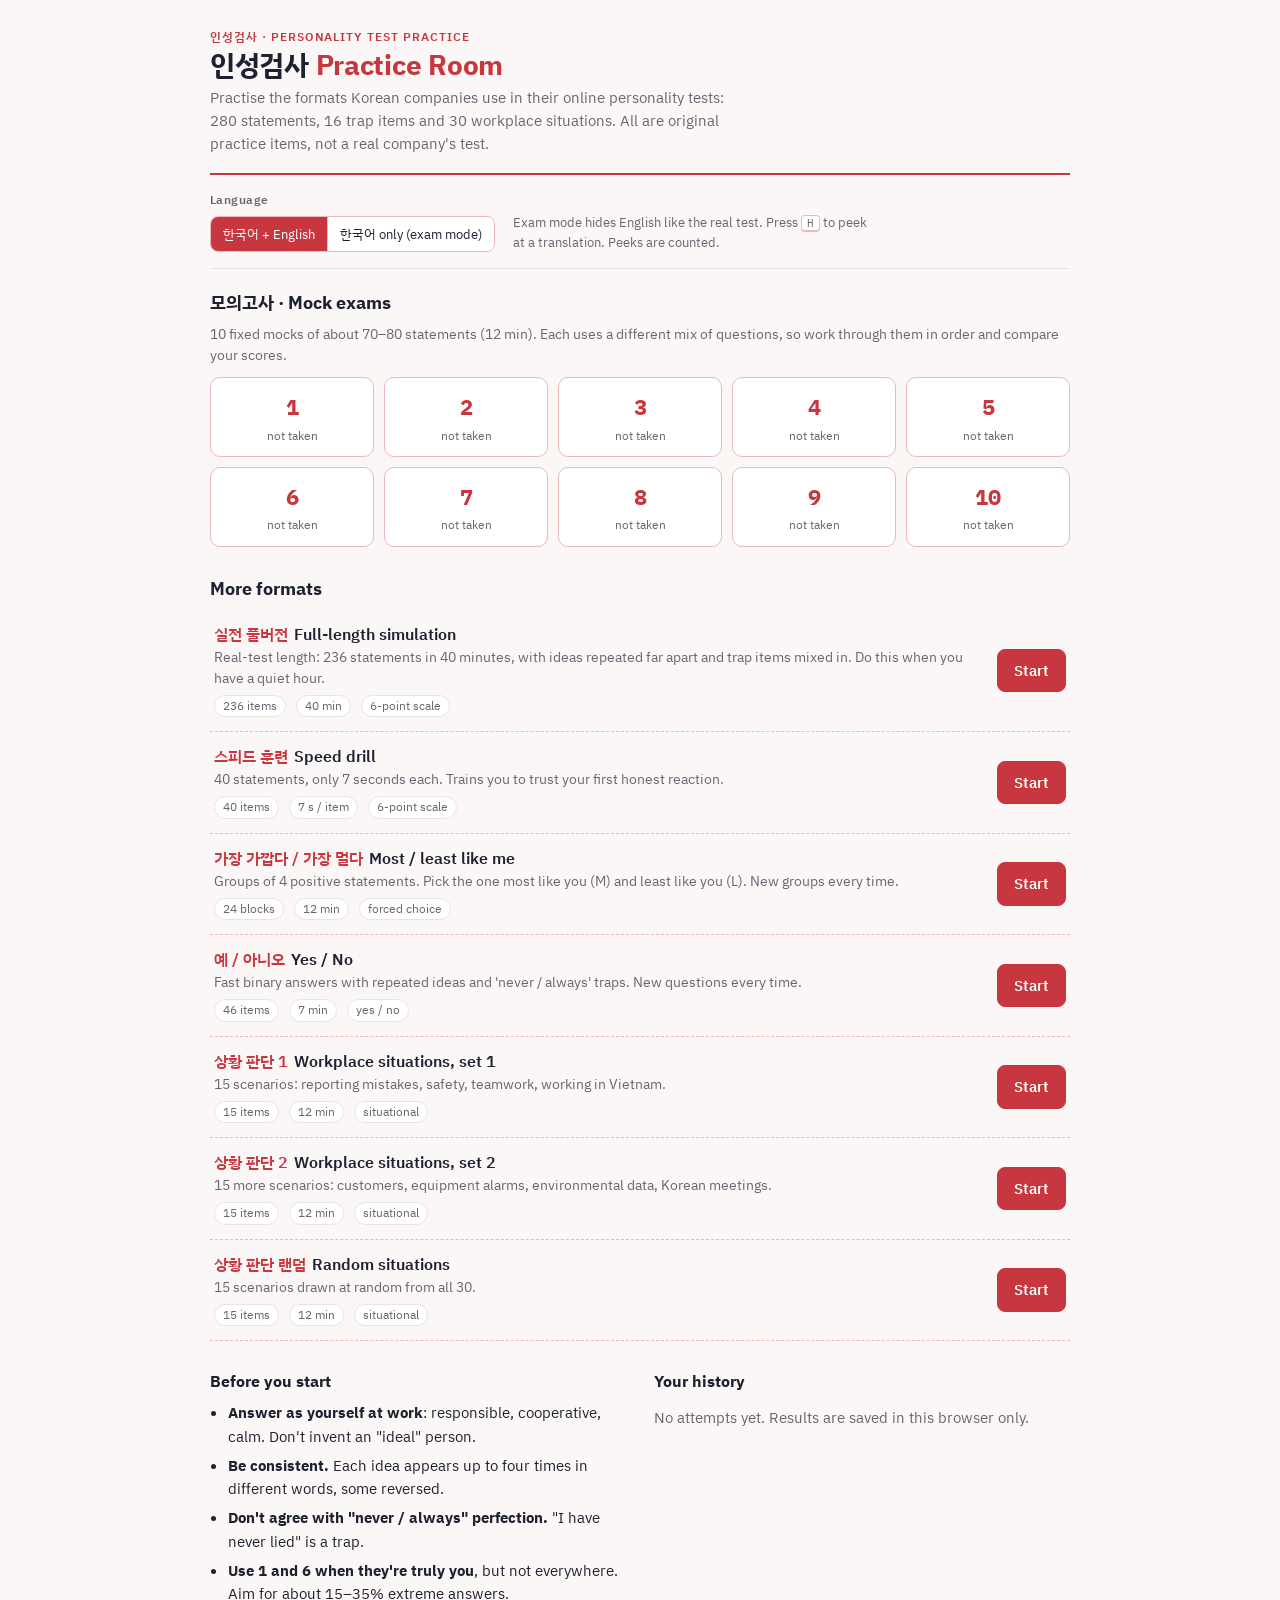
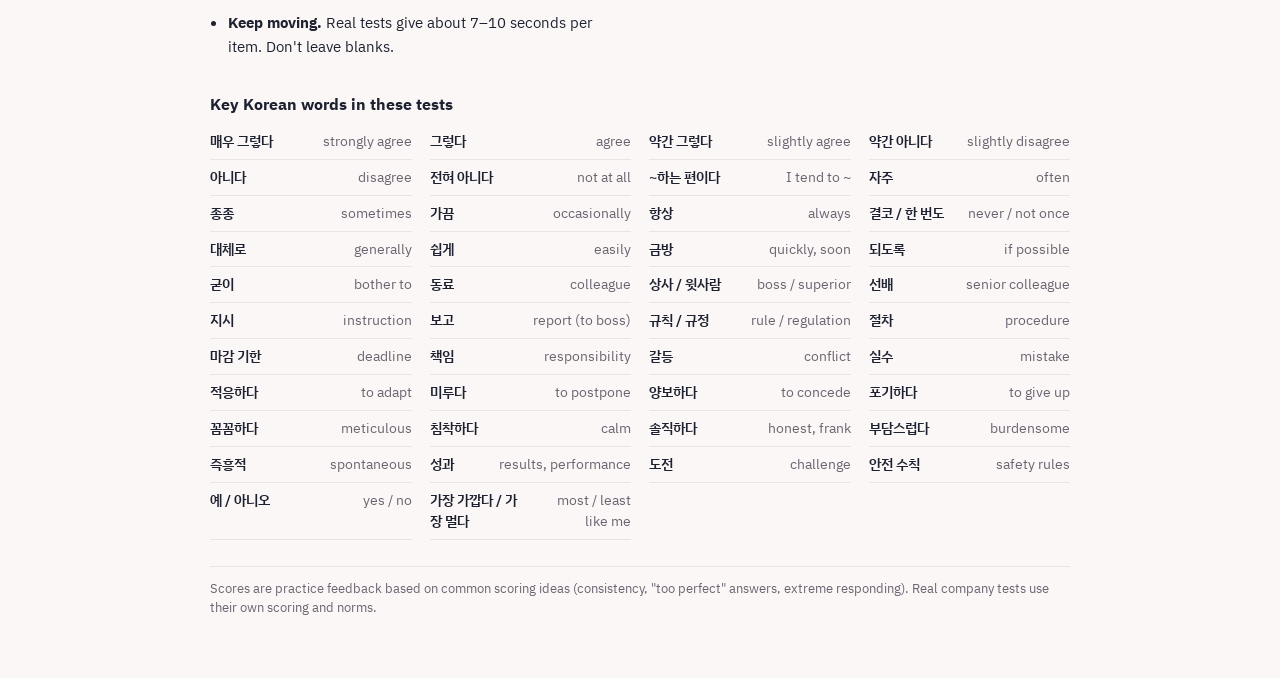
==== index.html @ 673fbba3 "Add 인성검사 practice room Co-Authored-By: Claude Opus 5.5 <noreply@anthropic.com>" ====
<!doctype html>
<html lang="ko">
<head>
<meta charset="utf-8">
<meta name="viewport" content="width=device-width, initial-scale=1, viewport-fit=cover">
<style>html{color-scheme:light dark}body{margin:0}[hidden]{display:none!important}img{max-width:100%}</style>
<title>인성검사 Practice Room</title>
<link rel="preconnect" href="https://fonts.googleapis.com">
<link rel="preconnect" href="https://fonts.gstatic.com" crossorigin>
<link rel="stylesheet" href="https://fonts.googleapis.com/css2?family=IBM+Plex+Sans+KR:wght@400;500;600;700&family=IBM+Plex+Mono:wght@500;600&display=swap">
<style>
:root{
  --ground:#FBF7F7; --surface:#FFFFFF; --sheet:#FFF1F1; --line:#E9B9BC; --omr:#C8373F; --omr-soft:#F7DADC;
  --ink:#1E2230; --muted:#6A6470; --faint:#EAE3E5; --mark:#23232B; --mark-ink:#FFFFFF;
  --good:#2E7D5B; --warn:#B7791F; --bad:#C8373F; --good-bg:#E4F3EC; --warn-bg:#FBF0DC; --bad-bg:#FBE4E5;
  --focus:#3B5BDB;
  --sans:"IBM Plex Sans KR","Apple SD Gothic Neo","Malgun Gothic","Noto Sans KR",system-ui,sans-serif;
  --mono:"IBM Plex Mono",ui-monospace,SFMono-Regular,Menlo,Consolas,monospace;
}
@media (prefers-color-scheme: dark){
  :root:not([data-theme="light"]){
    color-scheme:dark;
    --ground:#161418; --surface:#1F1C21; --sheet:#2A1F22; --line:#6B3A3F; --omr:#F0727A; --omr-soft:#3A2427;
    --ink:#EEEAEC; --muted:#A79FA6; --faint:#332E34; --mark:#EEEAEC; --mark-ink:#161418;
    --good:#6BC79C; --warn:#E5B35C; --bad:#F0727A; --good-bg:#1D3129; --warn-bg:#352A17; --bad-bg:#3A2124;
    --focus:#8AA2FF;
  }
}
:root[data-theme="dark"]{
  color-scheme:dark;
  --ground:#161418; --surface:#1F1C21; --sheet:#2A1F22; --line:#6B3A3F; --omr:#F0727A; --omr-soft:#3A2427;
  --ink:#EEEAEC; --muted:#A79FA6; --faint:#332E34; --mark:#EEEAEC; --mark-ink:#161418;
  --good:#6BC79C; --warn:#E5B35C; --bad:#F0727A; --good-bg:#1D3129; --warn-bg:#352A17; --bad-bg:#3A2124;
  --focus:#8AA2FF;
}
*{box-sizing:border-box}
body{background:var(--ground);color:var(--ink);font-family:var(--sans);font-size:15px;line-height:1.55;padding-inline:16px;padding-block:0 48px}
.wrap{max-width:860px;margin:0 auto}
h1,h2,h3{text-wrap:balance;margin:0;line-height:1.25}
button{font:inherit;color:inherit}
:focus-visible{outline:2px solid var(--focus);outline-offset:2px}
.mono{font-family:var(--mono);font-variant-numeric:tabular-nums}
.eyebrow{font-size:12px;letter-spacing:.08em;text-transform:uppercase;color:var(--omr);font-weight:600}
.muted{color:var(--muted)}

/* header */
.top{display:flex;flex-wrap:wrap;align-items:flex-end;justify-content:space-between;gap:12px;padding-block:28px 18px;border-bottom:2px solid var(--omr)}
.top h1{font-size:28px;font-weight:700;letter-spacing:-.01em}
.top h1 span{color:var(--omr)}
.top p{margin:4px 0 0;color:var(--muted);max-width:60ch}

/* settings */
.settings{display:flex;flex-wrap:wrap;gap:18px;padding-block:16px;border-bottom:1px solid var(--faint)}
.seg{display:flex;flex-direction:column;gap:6px}
.seg label.cap{font-size:12px;color:var(--muted);font-weight:600;letter-spacing:.04em}
.seg .opts{display:flex;border:1px solid var(--line);border-radius:8px;overflow:hidden}
.seg .opts button{border:0;background:var(--surface);padding:7px 12px;cursor:pointer;font-size:13px}
.seg .opts button+button{border-left:1px solid var(--line)}
.seg .opts button[aria-pressed="true"]{background:var(--omr);color:#fff}

/* test list: booklet table of contents */
.toc{margin-top:22px}
.toc h2{font-size:18px;margin-bottom:10px}
.row{display:grid;grid-template-columns:1fr auto;gap:12px;align-items:center;padding:14px 4px;border-bottom:1px dashed var(--line)}
.row h3{font-size:16px;font-weight:600}
.row .ko{color:var(--omr);font-weight:600;margin-right:6px}
.row p{margin:3px 0 0;color:var(--muted);font-size:13.5px}
.row .meta{display:flex;gap:10px;flex-wrap:wrap;margin-top:6px;font-size:12px;color:var(--muted)}
.row .meta span{border:1px solid var(--faint);border-radius:999px;padding:1px 8px;background:var(--surface)}
.btn{border:1px solid var(--omr);background:var(--omr);color:#fff;border-radius:8px;padding:9px 16px;cursor:pointer;font-weight:600;white-space:nowrap}
.btn.ghost{background:transparent;color:var(--omr)}
.btn:disabled{opacity:.4;cursor:not-allowed}

.twocol{display:grid;grid-template-columns:1fr 1fr;gap:28px;margin-top:30px}
@media (max-width:720px){.twocol{grid-template-columns:1fr}}
.panel h2{font-size:16px;margin-bottom:10px}
.tips li{margin-bottom:6px}
.tips{padding-left:18px;margin:0}
table.hist{width:100%;border-collapse:collapse;font-size:13px}
table.hist th,table.hist td{text-align:left;padding:6px 4px;border-bottom:1px solid var(--faint)}
table.hist th{color:var(--muted);font-weight:600;font-size:12px}
.tablewrap{overflow-x:auto}

.gloss{display:grid;grid-template-columns:repeat(auto-fill,minmax(180px,1fr));gap:0 18px;margin-top:10px}
.gloss div{padding:7px 0;border-bottom:1px solid var(--faint);display:flex;justify-content:space-between;gap:8px;font-size:13.5px}
.gloss b{font-weight:600}
.gloss i{font-style:normal;color:var(--muted);text-align:right}

/* test screen */
.bar{position:sticky;top:env(safe-area-inset-top,0px);z-index:5;background:var(--ground);padding-block:12px 10px;border-bottom:1px solid var(--line);display:flex;flex-wrap:wrap;gap:10px 16px;align-items:center;justify-content:space-between}
.bar .t{font-weight:600}
.clock{font-family:var(--mono);font-size:20px;font-weight:600;color:var(--ink);font-variant-numeric:tabular-nums}
.clock.low{color:var(--bad)}
.prog{flex-basis:100%;height:6px;background:var(--faint);border-radius:99px;overflow:hidden}
.prog i{display:block;height:100%;background:var(--omr);width:0;transition:width .2s}
@media (prefers-reduced-motion:reduce){.prog i{transition:none}}

.sheet{margin-top:22px;background:var(--sheet);border:1px solid var(--line);border-radius:12px;padding:22px}
.qnum{font-family:var(--mono);color:var(--omr);font-weight:600;font-size:13px}
.stmt{font-size:21px;font-weight:600;margin:6px 0 4px;line-height:1.45}
.en{color:var(--muted);font-size:14.5px;margin:0}
.peek{border:0;background:none;color:var(--omr);cursor:pointer;padding:0;font-size:13px;text-decoration:underline;text-underline-offset:3px}

.scale{display:grid;grid-template-columns:repeat(6,1fr);gap:8px;margin-top:22px}
.scale.two{grid-template-columns:repeat(2,1fr);max-width:360px}
.bub{display:flex;flex-direction:column;align-items:center;gap:6px;background:none;border:0;cursor:pointer;padding:4px 0}
.bub .o{width:42px;height:42px;border-radius:50%;border:2px solid var(--omr);display:grid;place-items:center;font-family:var(--mono);font-weight:600;color:var(--omr);background:var(--surface);transition:background .12s}
.bub:hover .o{background:var(--omr-soft)}
.bub[aria-pressed="true"] .o{background:var(--mark);border-color:var(--mark);color:var(--mark-ink)}
.bub small{font-size:11.5px;color:var(--muted);text-align:center;line-height:1.3}
.anchors{display:flex;justify-content:space-between;font-size:12px;color:var(--muted);margin-top:6px}

.nav{display:flex;justify-content:space-between;gap:10px;margin-top:18px;flex-wrap:wrap}
.keys{font-size:12px;color:var(--muted);margin-top:14px}
kbd{font-family:var(--mono);font-size:11px;border:1px solid var(--line);border-bottom-width:2px;border-radius:4px;padding:0 5px;background:var(--surface)}

/* forced choice */
.fc{width:100%;border-collapse:collapse;margin-top:14px}
.fc th{font-size:12px;color:var(--muted);font-weight:600;padding:6px;text-align:center}
.fc th:first-child{text-align:left}
.fc td{padding:10px 6px;border-top:1px solid var(--line);vertical-align:middle}
.fc td.c{text-align:center;width:64px}
.fc .s{font-weight:600}
.fc .s small{display:block;font-weight:400;color:var(--muted);font-size:13px}
.mini{width:34px;height:34px;border-radius:50%;border:2px solid var(--omr);background:var(--surface);color:var(--omr);font-family:var(--mono);font-weight:600;cursor:pointer}
.mini[aria-pressed="true"]{background:var(--mark);border-color:var(--mark);color:var(--mark-ink)}

/* SJT */
.opts-list{display:flex;flex-direction:column;gap:8px;margin-top:16px}
.opt{display:grid;grid-template-columns:34px 1fr;gap:10px;align-items:start;text-align:left;background:var(--surface);border:1px solid var(--line);border-radius:10px;padding:10px 12px;cursor:pointer}
.opt .l{width:30px;height:30px;border-radius:50%;border:2px solid var(--omr);display:grid;place-items:center;font-family:var(--mono);font-weight:600;color:var(--omr)}
.opt[aria-pressed="true"]{border-color:var(--mark)}
.opt[aria-pressed="true"] .l{background:var(--mark);border-color:var(--mark);color:var(--mark-ink)}
.opt small{display:block;color:var(--muted);font-size:13px}

/* results */
.res-head{padding-block:26px 12px;border-bottom:2px solid var(--omr)}
.res-head h1{font-size:24px}
.stats{display:grid;grid-template-columns:repeat(auto-fit,minmax(150px,1fr));gap:0;margin-top:18px;border:1px solid var(--line);border-radius:12px;overflow:hidden;background:var(--surface)}
.stat{padding:14px 16px;border-right:1px solid var(--faint);border-bottom:1px solid var(--faint)}
.stat b{display:block;font-family:var(--mono);font-size:24px;font-variant-numeric:tabular-nums}
.stat span{font-size:12.5px;color:var(--muted)}
.pill{display:inline-block;font-size:12px;font-weight:600;border-radius:999px;padding:2px 9px;margin-top:4px}
.pill.good{background:var(--good-bg);color:var(--good)}
.pill.warn{background:var(--warn-bg);color:var(--warn)}
.pill.bad{background:var(--bad-bg);color:var(--bad)}
.traits{margin-top:22px;display:flex;flex-direction:column;gap:10px}
.tr{display:grid;grid-template-columns:150px 1fr 44px;gap:12px;align-items:center;font-size:14px}
@media (max-width:520px){.tr{grid-template-columns:110px 1fr 40px}}
.tr .track{height:12px;background:var(--faint);border-radius:99px;position:relative;overflow:hidden}
.tr .track i{position:absolute;inset:0 auto 0 0;background:var(--omr);border-radius:99px}
.tr .v{font-family:var(--mono);text-align:right}
.fb{margin-top:24px;display:flex;flex-direction:column;gap:10px}
.fb div{padding:12px 14px;border-radius:10px;border:1px solid var(--faint);background:var(--surface)}
.fb div.warn{border-color:var(--warn);background:var(--warn-bg)}
.fb div.bad{border-color:var(--bad);background:var(--bad-bg)}
.fb div.good{border-color:var(--good);background:var(--good-bg)}
.review{margin-top:24px}
.review details{border-bottom:1px solid var(--faint);padding:10px 0}
.review summary{cursor:pointer;font-weight:600}
.review .ans{font-size:13.5px;margin-top:6px}
.tag{font-size:11.5px;font-weight:600;border-radius:4px;padding:1px 6px;margin-left:6px}
.tag.best{background:var(--good-bg);color:var(--good)}
.tag.ok{background:var(--warn-bg);color:var(--warn)}
.tag.bad{background:var(--bad-bg);color:var(--bad)}
.note{font-size:12.5px;color:var(--muted);margin-top:26px;border-top:1px solid var(--faint);padding-top:12px}
.confirm{margin-top:12px;padding:12px 14px;border:1px solid var(--warn);background:var(--warn-bg);border-radius:10px;display:flex;flex-wrap:wrap;gap:10px;align-items:center;justify-content:space-between}

.mockgrid{display:grid;grid-template-columns:repeat(5,1fr);gap:10px}
@media (max-width:560px){.mockgrid{grid-template-columns:repeat(3,1fr)}}
.mock{display:flex;flex-direction:column;align-items:center;gap:2px;padding:12px 6px;border:1.5px solid var(--line);border-radius:10px;background:var(--surface);cursor:pointer}
.mock b{font-family:var(--mono);font-size:22px;color:var(--omr)}
.mock span{font-size:11.5px;color:var(--muted)}
.mock:hover{border-color:var(--omr);background:var(--omr-soft)}
.toc+.toc{margin-top:30px}
</style>

</head>
<body>
<div class="wrap" id="app"></div>

<script>
/* ---------- Item bank: 70 facets x 4 reworded statements (280 items). Items in a facet measure the same idea, so answers should agree. ---------- */
const TRAITS = {
  C:{ko:"성실성",en:"Conscientiousness"},
  A:{ko:"협조성",en:"Cooperation"},
  S:{ko:"정서안정",en:"Emotional stability"},
  O:{ko:"개방성",en:"Openness"},
  E:{ko:"외향성",en:"Sociability"},
  I:{ko:"정직·윤리",en:"Integrity"},
  G:{ko:"성취지향",en:"Achievement"}
};
// [trait, facet, [[reverse, 한국어, English] x4]]
const FACETS = [
["C","책임감",[[0,"맡은 일은 끝까지 책임지고 마무리한다.","I take responsibility for finishing whatever task I'm given."],[1,"일을 중간에 그만두는 경우가 종종 있다.","I often quit tasks halfway."],[0,"어떤 일이든 시작하면 끝을 본다.","Whatever I start, I see it through to the end."],[1,"맡은 일을 다른 사람에게 미루는 편이다.","I tend to push my tasks onto others."]]],
["C","계획",[[0,"일을 시작하기 전에 계획을 먼저 세운다.","I make a plan before starting work."],[0,"일을 할 때는 미리 순서를 정해 둔다.","When I work, I decide the order of tasks in advance."],[1,"계획 없이 즉흥적으로 행동하는 편이다.","I tend to act spontaneously without a plan."],[1,"하루 일정을 따로 정리하지 않는다.","I don't bother organizing my daily schedule."]]],
["C","기한",[[1,"마감 기한을 넘기는 경우가 종종 있다.","I often miss deadlines."],[1,"기한을 지키지 못할 때가 자주 있다.","I frequently fail to meet deadlines."],[0,"정해진 기한보다 일찍 일을 끝내려고 한다.","I try to finish work before the deadline."],[0,"약속 시간을 잘 지키는 편이다.","I tend to be on time for appointments."]]],
["C","꼼꼼함",[[0,"세부 사항을 꼼꼼하게 확인한다.","I check details carefully."],[1,"일을 대충 끝내고 넘어갈 때가 많다.","I often finish work carelessly and move on."],[0,"제출하기 전에 한 번 더 검토한다.","I review my work once more before submitting it."],[1,"작은 오류는 확인하지 않고 넘어가는 편이다.","I tend to let small errors pass without checking them."]]],
["C","정리정돈",[[0,"물건을 정리정돈하는 것을 좋아한다.","I like keeping things organized."],[1,"책상 위가 어지러워도 불편하지 않다.","A messy desk doesn't bother me."],[0,"자료를 찾기 쉽게 분류해 둔다.","I sort my files so they're easy to find."],[1,"필요한 물건을 찾느라 시간을 자주 쓴다.","I often waste time looking for things I need."]]],
["C","미루기",[[1,"귀찮은 일은 되도록 미루는 편이다.","I tend to put off tedious tasks."],[0,"해야 할 일은 바로바로 처리한다.","I deal with tasks right away."],[1,"급한 일이 아니면 나중으로 미룬다.","If it's not urgent, I leave it for later."],[0,"하기 싫은 일도 먼저 끝내 놓는다.","I finish even unpleasant tasks first."]]],
["C","끈기",[[0,"한번 정한 목표는 쉽게 포기하지 않는다.","Once I set a goal, I don't give up easily."],[0,"어려움이 있어도 끝까지 노력한다.","I keep trying to the end even when it's hard."],[1,"결과가 빨리 나오지 않으면 흥미를 잃는다.","I lose interest if results don't come quickly."],[1,"힘든 일은 금방 포기하는 편이다.","I tend to give up quickly on hard tasks."]]],
["C","규칙적 생활",[[0,"규칙적인 생활을 유지한다.","I keep a regular daily routine."],[1,"생활 리듬이 자주 흐트러진다.","My daily rhythm is often disrupted."],[0,"매일 정해진 시간에 일어난다.","I get up at the same time every day."],[1,"기분에 따라 일하는 시간이 달라진다.","My working hours change depending on my mood."]]],
["C","기록",[[0,"중요한 내용은 반드시 기록해 둔다.","I always write down important things."],[1,"들은 내용을 자주 잊어버린다.","I often forget what I've been told."],[0,"업무 내용을 메모하는 습관이 있다.","I have a habit of taking notes on my work."],[1,"기록하는 것은 시간 낭비라고 생각한다.","I think taking notes is a waste of time."]]],
["C","신중함",[[0,"결정하기 전에 충분히 생각한다.","I think things through before deciding."],[1,"충동적으로 결정할 때가 많다.","I often make decisions on impulse."],[0,"중요한 일은 여러 번 확인한 후 진행한다.","I check important things several times before proceeding."],[1,"일단 저지르고 나중에 생각한다.","I act first and think later."]]],

["A","경청",[[0,"다른 사람의 의견을 끝까지 듣는 편이다.","I tend to listen to others' opinions to the end."],[1,"상대방의 말을 중간에 끊을 때가 많다.","I often interrupt people while they're talking."],[0,"대화할 때 상대의 입장을 먼저 생각한다.","In conversation, I consider the other person's position first."],[1,"내 말만 하고 싶을 때가 많다.","I often just want to talk about my own views."]]],
["A","팀워크",[[0,"팀으로 일할 때 더 좋은 결과가 나온다고 생각한다.","I think teamwork produces better results."],[0,"여럿이 함께 일하는 것을 선호한다.","I prefer working together with several people."],[1,"혼자 일하는 것이 훨씬 편하다.","Working alone is much more comfortable for me."],[1,"팀 활동은 비효율적이라고 생각한다.","I think team activities are inefficient."]]],
["A","돕기",[[0,"동료가 어려움을 겪으면 먼저 돕는다.","When a colleague struggles, I offer help first."],[1,"남의 일에는 관심을 두지 않는다.","I don't pay attention to other people's work."],[0,"부탁을 받지 않아도 필요한 도움을 준다.","I help where needed even without being asked."],[1,"내 일이 아니면 신경 쓰지 않는다.","If it's not my job, I don't care."]]],
["A","갈등 해결",[[0,"갈등이 생기면 대화로 해결하려고 노력한다.","When conflict arises, I try to resolve it by talking."],[1,"의견 충돌이 생기면 끝까지 내 주장을 고집한다.","In a disagreement, I insist on my view to the end."],[0,"다툼이 생기면 먼저 화해를 청한다.","After an argument, I'm the first to make peace."],[1,"불편한 사람과는 아예 대화를 피한다.","I avoid talking at all with people I find difficult."]]],
["A","관용",[[0,"다른 사람의 실수를 너그럽게 이해한다.","I am understanding about others' mistakes."],[1,"남의 실수를 쉽게 용서하지 못한다.","I find it hard to forgive others' mistakes."],[0,"사람마다 사정이 있다고 생각한다.","I believe everyone has their own circumstances."],[1,"다른 사람의 단점이 먼저 눈에 띈다.","Other people's faults are the first thing I notice."]]],
["A","지시 존중",[[0,"윗사람의 지시를 존중하고 따른다.","I respect and follow my superiors' instructions."],[1,"상사의 지시라도 마음에 들지 않으면 따르지 않는다.","I don't follow my boss's instructions if I don't like them."],[0,"조직의 결정에는 협조하는 편이다.","I tend to cooperate with the organization's decisions."],[1,"위에서 정한 방침에 불만이 많다.","I'm often unhappy with policies set from above."]]],
["A","양보",[[0,"공동의 목표를 위해 내 방식을 양보할 수 있다.","I can give up my own way for a shared goal."],[1,"내 방식대로 해야 마음이 편하다.","I only feel comfortable when things are done my way."],[0,"팀의 결정이 내 생각과 달라도 따른다.","I follow the team's decision even if I think differently."],[1,"양보하면 지는 것이라고 생각한다.","I think giving way means losing."]]],
["A","다른 의견",[[1,"내 의견과 다르면 쉽게 짜증이 난다.","I get irritated easily when others disagree with me."],[0,"다른 의견에도 배울 점이 있다고 생각한다.","I think different opinions have something to teach me."],[1,"나와 생각이 다른 사람과 일하기 싫다.","I don't like working with people who think differently."],[0,"반대 의견을 들어도 차분하게 받아들인다.","I accept opposing opinions calmly."]]],
["A","공유",[[0,"동료의 성과를 진심으로 축하한다.","I sincerely congratulate colleagues on their achievements."],[1,"동료가 인정받으면 질투가 난다.","I feel jealous when a colleague gets recognition."],[0,"내가 아는 정보는 동료와 공유한다.","I share what I know with colleagues."],[1,"좋은 정보는 나만 알고 싶다.","I want to keep useful information to myself."]]],
["A","배려",[[0,"다른 사람의 기분을 잘 살피는 편이다.","I tend to pay attention to how others feel."],[1,"말을 직설적으로 해서 상처를 줄 때가 있다.","I sometimes hurt people by being too blunt."],[0,"상대가 불편하지 않도록 말투에 신경 쓴다.","I choose my words so others don't feel uncomfortable."],[1,"다른 사람의 감정까지 신경 쓸 여유가 없다.","I have no room to care about others' feelings."]]],

["S","침착함",[[0,"스트레스를 받아도 침착함을 유지한다.","I stay calm even under stress."],[0,"긴장되는 상황에서도 차분한 편이다.","I tend to stay composed even in tense situations."],[1,"급한 상황이 되면 당황한다.","I panic when things get urgent."],[1,"예상치 못한 일이 생기면 어쩔 줄 모른다.","I don't know what to do when something unexpected happens."]]],
["S","걱정",[[1,"사소한 일에도 걱정이 많다.","I worry a lot even about small things."],[1,"작은 일에도 불안해지는 편이다.","I tend to feel anxious even over small things."],[0,"걱정거리가 있어도 크게 신경 쓰지 않는다.","Even when I have worries, they don't weigh on me much."],[0,"미래에 대해 대체로 낙관적이다.","I'm generally optimistic about the future."]]],
["S","비판 수용",[[1,"비판을 받으면 오랫동안 기분이 상한다.","Criticism upsets me for a long time."],[0,"지적을 받으면 개선의 기회로 생각한다.","When I'm corrected, I see it as a chance to improve."],[1,"다른 사람의 평가에 민감하다.","I'm sensitive to how others evaluate me."],[0,"비판을 들어도 금방 털어낸다.","I shake off criticism quickly."]]],
["S","기분 안정",[[1,"기분 변화가 심한 편이다.","My mood changes a lot."],[0,"감정 기복이 거의 없다.","My emotions rarely go up and down."],[1,"사소한 일로 하루 기분이 좌우된다.","Small things decide my mood for the whole day."],[0,"대체로 마음이 편안한 상태이다.","I am generally at ease."]]],
["S","위기 대처",[[0,"어려운 상황에서도 쉽게 흔들리지 않는다.","I'm not easily shaken in difficult situations."],[1,"문제가 생기면 쉽게 무너진다.","I fall apart easily when problems come up."],[0,"위기 상황일수록 냉정하게 판단한다.","The more critical the situation, the more coolly I judge it."],[1,"어려운 일이 겹치면 아무것도 할 수 없다.","When difficulties pile up, I can't do anything."]]],
["S","회복력",[[0,"실패해도 금방 다시 일어선다.","Even when I fail, I bounce back quickly."],[1,"한 번 실패하면 오래 우울하다.","After one failure, I stay down for a long time."],[0,"실패를 경험으로 받아들인다.","I accept failure as experience."],[1,"실수를 하면 계속 그 생각만 난다.","When I make a mistake, I can't stop thinking about it."]]],
["S","분노 조절",[[1,"화가 나면 감정을 참기 어렵다.","When I'm angry, I find it hard to control my emotions."],[0,"화가 나도 말과 행동을 조심한다.","Even when angry, I'm careful with my words and actions."],[1,"사소한 일에도 쉽게 화를 낸다.","I lose my temper easily over small things."],[0,"감정을 잘 조절하는 편이다.","I tend to control my emotions well."]]],
["S","압박 대처",[[0,"압박감 속에서도 일을 잘 해낸다.","I perform well under pressure."],[1,"긴장하면 실수를 자주 한다.","I make frequent mistakes when I'm nervous."],[0,"일이 몰려도 우선순위를 정해 처리한다.","When work piles up, I set priorities and handle it."],[1,"업무가 많아지면 쉽게 지친다.","I get worn out easily when the workload grows."]]],
["S","자신감",[[0,"나는 내 능력을 믿는 편이다.","I tend to trust my own abilities."],[1,"내 능력을 자주 의심한다.","I often doubt my abilities."],[0,"새로운 일도 해낼 수 있다는 자신이 있다.","I'm confident I can handle new tasks."],[1,"남과 비교하며 위축될 때가 많다.","I often feel small when comparing myself with others."]]],
["S","독립 적응",[[0,"낯선 곳에서 혼자 지내도 잘 적응한다.","I adapt well even when living alone in an unfamiliar place."],[1,"가족과 떨어져 있으면 일에 집중하기 어렵다.","It's hard to focus on work when I'm away from my family."],[0,"혼자 있는 시간도 즐길 줄 안다.","I know how to enjoy time on my own."],[1,"외로움을 쉽게 느낀다.","I feel lonely easily."]]],

["O","새로운 방법",[[0,"새로운 방법을 시도하는 것을 좋아한다.","I like trying new methods."],[1,"익숙한 방식이 가장 안전하다고 생각한다.","I think familiar ways are always the safest."],[0,"기존 방식보다 나은 방법이 있는지 고민한다.","I think about whether there's a better way than the current one."],[1,"해 오던 방식을 바꾸는 것은 번거롭다.","Changing the way things have been done is a hassle."]]],
["O","다문화",[[0,"다른 문화에 대해 배우는 것이 즐겁다.","I enjoy learning about other cultures."],[0,"외국인과 함께 일하는 것이 즐겁다.","I enjoy working with people from other countries."],[1,"문화가 다른 사람과 지내는 것은 불편하다.","Being around people from other cultures is uncomfortable."],[1,"외국 음식이나 풍습은 낯설어서 피한다.","I avoid foreign food and customs because they feel strange."]]],
["O","환경 적응",[[0,"새로운 환경에 빠르게 적응한다.","I adapt quickly to new environments."],[0,"낯선 곳에서도 금방 익숙해진다.","I get used to unfamiliar places quickly."],[1,"환경이 바뀌면 적응하는 데 오래 걸린다.","It takes me a long time to adjust when my environment changes."],[1,"이사나 부서 이동은 큰 스트레스다.","Moving house or changing departments is very stressful."]]],
["O","변화 수용",[[1,"변화는 되도록 피하고 싶다.","I'd rather avoid change."],[0,"변화는 성장의 기회라고 생각한다.","I think change is a chance to grow."],[1,"안정적인 것이 무엇보다 중요하다.","Stability matters more than anything."],[0,"새로운 제도가 도입되면 먼저 익혀 본다.","When a new system is introduced, I'm among the first to learn it."]]],
["O","호기심",[[0,"호기심이 많아 모르는 것은 찾아본다.","I'm curious, so I look up things I don't know."],[1,"궁금한 것이 있어도 그냥 넘어간다.","Even if I'm curious, I just let it go."],[0,"여러 분야에 관심이 많다.","I'm interested in many fields."],[1,"내 전공 외에는 관심이 없다.","I'm not interested in anything outside my major."]]],
["O","다양한 관점",[[0,"문제를 여러 관점에서 생각해 본다.","I look at problems from several angles."],[1,"한 가지 방법만 고집하는 편이다.","I tend to stick to only one method."],[0,"다른 사람의 아이디어를 적극적으로 받아들인다.","I actively take on other people's ideas."],[1,"정답은 하나뿐이라고 생각한다.","I think there is only one right answer."]]],
["O","배움",[[0,"새로운 기술을 배우는 데 시간을 투자한다.","I invest time in learning new skills."],[0,"퇴근 후에도 자기 계발을 한다.","I work on self-development even after work."],[1,"배움은 학교에서 끝났다고 생각한다.","I think learning ended at school."],[1,"새로운 것을 배우는 것은 부담스럽다.","Learning new things feels like a burden."]]],
["O","창의성",[[0,"독창적인 아이디어를 자주 떠올린다.","I often come up with original ideas."],[1,"창의적인 일보다 정해진 일이 편하다.","Routine work is more comfortable than creative work."],[0,"상상력이 풍부하다는 말을 듣는다.","People say I have a rich imagination."],[1,"새로운 아이디어를 내는 것은 어렵다.","Coming up with new ideas is hard for me."]]],
["O","언어·해외",[[0,"외국어를 배우는 것이 즐겁다.","I enjoy learning foreign languages."],[0,"해외에서 일할 기회가 있다면 도전하고 싶다.","If I had a chance to work abroad, I'd take it."],[1,"외국어로 말하는 것은 피하고 싶다.","I'd rather avoid speaking in a foreign language."],[1,"해외 근무는 부담스럽다.","Working abroad feels like too much."]]],
["O","피드백",[[0,"내 방식에 대한 피드백을 적극적으로 구한다.","I actively ask for feedback on how I work."],[1,"내 방식이 틀렸다는 말을 듣기 싫다.","I don't like being told my way is wrong."],[0,"잘못된 점을 알게 되면 바로 고친다.","When I find out I'm wrong, I fix it right away."],[1,"한번 정한 생각은 잘 바꾸지 않는다.","Once I've made up my mind, I rarely change it."]]],

["E","첫 만남",[[0,"처음 만난 사람과도 쉽게 이야기한다.","I talk easily even with people I've just met."],[0,"모르는 사람에게 먼저 말을 거는 편이다.","I tend to start conversations with strangers."],[1,"낯을 많이 가린다.","I'm very shy with new people."],[1,"처음 보는 사람과 있으면 어색하다.","I feel awkward around people I've just met."]]],
["E","발표",[[1,"여러 사람 앞에서 발표하는 것이 부담스럽다.","Presenting in front of many people is a burden to me."],[0,"발표할 기회가 있으면 먼저 나선다.","When there's a chance to present, I volunteer."],[1,"사람들의 주목을 받으면 긴장된다.","I get nervous when people pay attention to me."],[0,"많은 사람 앞에서도 내 의견을 말할 수 있다.","I can state my opinion even in front of many people."]]],
["E","분위기",[[0,"모임에서 분위기를 이끄는 편이다.","I tend to set the mood at gatherings."],[1,"모임에서는 주로 듣기만 한다.","At gatherings, I mostly just listen."],[0,"주변 사람들을 즐겁게 해 주는 편이다.","I tend to cheer up the people around me."],[1,"여러 사람이 모이는 자리는 피곤하다.","Gatherings with many people tire me out."]]],
["E","사교 에너지",[[1,"조용히 혼자 있는 시간이 더 좋다.","I prefer quiet time alone."],[0,"쉬는 날에도 사람들을 만나는 것이 좋다.","Even on days off, I like meeting people."],[1,"주말에는 혼자 쉬는 것이 좋다.","On weekends I like resting alone."],[0,"사람들과 어울릴 때 에너지를 얻는다.","Being with people gives me energy."]]],
["E","자기 표현",[[0,"내 생각을 자신 있게 표현한다.","I express my ideas confidently."],[1,"생각이 있어도 말하지 않을 때가 많다.","Even when I have an opinion, I often keep quiet."],[0,"필요한 말은 분명하게 한다.","I say what needs to be said clearly."],[1,"내 의견을 말하기 전에 망설인다.","I hesitate before giving my opinion."]]],
["E","대인 관계",[[0,"새로운 사람을 사귀는 것이 즐겁다.","I enjoy making new friends."],[1,"친구를 사귀는 데 시간이 오래 걸린다.","It takes me a long time to make friends."],[0,"다양한 사람들과 폭넓게 교류한다.","I interact widely with many kinds of people."],[1,"소수의 사람과만 가깝게 지낸다.","I'm close to only a few people."]]],
["E","리더십",[[0,"모임에서 리더 역할을 맡는 경우가 많다.","I often take the leader role in groups."],[1,"앞에 나서는 것보다 따르는 것이 편하다.","Following is more comfortable than leading."],[0,"사람들을 이끌어 목표를 달성한 경험이 있다.","I've led people to achieve a goal."],[1,"책임자 역할은 되도록 맡고 싶지 않다.","I'd rather not take the person-in-charge role."]]],
["E","활동성",[[0,"활동적인 일을 좋아한다.","I like active work."],[1,"몸을 움직이는 일은 귀찮다.","Physical work feels like a hassle."],[0,"현장에서 직접 뛰는 일이 즐겁다.","I enjoy hands-on work in the field."],[1,"하루 종일 자리에 앉아 있는 일이 편하다.","Sitting at a desk all day suits me."]]],
["E","설득",[[0,"다른 사람을 설득하는 데 자신이 있다.","I'm confident at persuading others."],[1,"협상하는 자리는 불편하다.","Negotiation situations make me uncomfortable."],[0,"내 아이디어의 장점을 잘 설명한다.","I explain the strengths of my ideas well."],[1,"상대가 반대하면 쉽게 물러선다.","I back down easily when someone disagrees."]]],
["E","먼저 다가가기",[[0,"오랜만에 친구에게 먼저 연락한다.","I'm the one who reaches out to old friends."],[1,"먼저 연락하는 일은 드물다.","I rarely contact people first."],[0,"새로 온 동료에게 먼저 인사한다.","I greet new colleagues first."],[1,"다른 사람이 다가오기를 기다린다.","I wait for others to approach me."]]],

["I","규정 준수",[[0,"회사의 규정은 상황과 관계없이 지켜야 한다.","Company rules should be followed regardless of the situation."],[1,"비효율적인 규정은 무시해도 된다.","It's fine to ignore inefficient rules."],[0,"불편하더라도 정해진 절차를 따른다.","I follow set procedures even when it's inconvenient."],[1,"규칙은 상황에 따라 융통성 있게 어겨도 된다.","Rules can be flexibly broken depending on the situation."]]],
["I","과정 중시",[[1,"결과가 좋다면 과정은 크게 중요하지 않다.","If the result is good, the process doesn't matter much."],[0,"좋은 결과도 올바른 과정에서 나와야 한다.","Even good results must come from the right process."],[1,"목표 달성을 위해서라면 편법도 괜찮다.","Shortcuts that bend the rules are fine if they reach the goal."],[0,"성과보다 정직이 더 중요하다.","Honesty matters more than performance."]]],
["I","실수 보고",[[0,"내 실수는 숨기지 않고 바로 보고한다.","I report my mistakes right away instead of hiding them."],[0,"실수를 하면 솔직하게 먼저 말한다.","When I make a mistake, I'm the first to say so honestly."],[1,"작은 실수는 굳이 알릴 필요가 없다.","There's no need to mention small mistakes."],[1,"내 실수가 드러나지 않기를 바란 적이 많다.","I've often hoped my mistakes wouldn't come to light."]]],
["I","감독 없이",[[1,"들키지 않는다면 작은 규칙은 어겨도 된다.","It's OK to break small rules if no one finds out."],[1,"아무도 모른다면 규칙을 조금 어겨도 괜찮다.","If nobody knows, bending the rules a little is fine."],[0,"보는 사람이 없어도 규칙을 지킨다.","I follow the rules even when no one is watching."],[0,"감독이 없어도 똑같이 일한다.","I work the same way even without supervision."]]],
["I","회사 자원",[[0,"회사 물품을 개인적으로 사용해서는 안 된다.","Company supplies should not be used for personal purposes."],[1,"회사 비품 몇 개쯤은 가져가도 괜찮다.","Taking a few company supplies home is no big deal."],[0,"근무 시간에는 개인적인 일을 하지 않는다.","I don't do personal things during working hours."],[1,"업무 시간에 개인 용무를 보는 것은 괜찮다.","Handling personal errands during work hours is fine."]]],
["I","정직",[[0,"손해를 보더라도 정직하게 행동한다.","I act honestly even if it costs me."],[1,"상황에 따라 거짓말이 필요할 때도 있다.","Sometimes a lie is necessary, depending on the situation."],[0,"불리한 사실도 솔직하게 말한다.","I tell the truth even when it's to my disadvantage."],[1,"작은 거짓말은 인간관계에 도움이 된다.","Small lies help relationships."]]],
["I","공정성",[[0,"누구에게나 공정하게 대한다.","I treat everyone fairly."],[1,"친한 사람에게는 규칙을 조금 봐줄 수 있다.","I can go easy on the rules for people I'm close to."],[0,"개인적인 친분보다 원칙을 우선한다.","I put principles before personal relationships."],[1,"아는 사람의 부탁이라면 원칙을 조금 어겨도 된다.","For a request from someone I know, bending the principles a little is fine."]]],
["I","보안",[[0,"회사의 정보를 외부에 말하지 않는다.","I don't talk about company information outside."],[1,"업무 이야기를 친구에게 자세히 하는 편이다.","I tend to tell friends about my work in detail."],[0,"보안 규정을 철저히 지킨다.","I strictly follow security rules."],[1,"비밀번호를 동료와 공유해도 괜찮다.","It's fine to share my password with colleagues."]]],
["I","안전",[[0,"안전 수칙은 반드시 지켜야 한다.","Safety rules must always be followed."],[1,"바쁠 때는 안전 절차를 생략해도 된다.","When busy, it's OK to skip safety procedures."],[0,"위험한 상황을 발견하면 즉시 보고한다.","When I spot a dangerous situation, I report it at once."],[1,"보호 장비는 불편해서 잘 착용하지 않는다.","I rarely wear protective equipment because it's uncomfortable."]]],
["I","책임 인정",[[0,"문제가 생기면 내 책임부터 돌아본다.","When a problem arises, I look at my own responsibility first."],[1,"잘못된 일은 다른 사람 탓일 때가 많다.","When things go wrong, it's often someone else's fault."],[0,"팀의 실패도 내 일처럼 책임진다.","I take responsibility for the team's failures as if they were mine."],[1,"불리한 상황에서는 책임을 피하고 싶다.","In bad situations, I want to avoid responsibility."]]],

["G","경쟁심",[[0,"남보다 더 잘하고 싶은 욕심이 있다.","I have a strong desire to do better than others."],[1,"다른 사람과 경쟁하는 것은 싫다.","I dislike competing with others."],[0,"경쟁 상황에서 더 힘이 난다.","Competition gives me more energy."],[1,"1등이 되는 것에는 관심이 없다.","I'm not interested in being number one."]]],
["G","도전",[[0,"어려운 목표에 도전하는 것을 좋아한다.","I like taking on difficult goals."],[0,"쉽지 않은 과제일수록 해 보고 싶어진다.","The harder a task is, the more I want to try it."],[1,"실패할 것 같은 일은 시작하지 않는다.","I don't start things I might fail at."],[1,"쉬운 일만 골라서 하는 편이다.","I tend to pick only easy tasks."]]],
["G","성장 욕구",[[1,"현재 수준에 만족하는 편이다.","I tend to be satisfied with my current level."],[0,"지금보다 더 발전하고 싶다.","I want to develop further than I am now."],[1,"더 노력할 필요를 느끼지 않는다.","I don't feel the need to try harder."],[0,"항상 더 높은 목표를 세운다.","I always set higher goals."]]],
["G","꾸준함",[[0,"목표를 이루기 위해 꾸준히 노력한다.","I work steadily to reach my goals."],[1,"처음에만 열심히 하는 편이다.","I tend to work hard only at the beginning."],[0,"장기적인 목표를 위해 당장의 즐거움을 참는다.","I give up short-term fun for long-term goals."],[1,"무언가를 꾸준히 해 본 적이 별로 없다.","I've rarely kept doing anything consistently."]]],
["G","추가 노력",[[0,"성과를 내기 위해 추가 시간을 투자할 수 있다.","I can invest extra time to achieve results."],[1,"정해진 시간 이상으로 일하고 싶지 않다.","I don't want to work beyond set hours."],[0,"필요하다면 주말에도 일할 수 있다.","If necessary, I can work on weekends."],[1,"기대 이상의 성과를 낼 필요는 없다.","There's no need to exceed expectations."]]],
["G","전문성",[[0,"내 분야에서 최고의 전문가가 되고 싶다.","I want to become a top expert in my field."],[1,"전문성보다 편한 업무가 더 좋다.","I prefer easy work to building expertise."],[0,"업무 관련 지식을 계속 쌓는다.","I keep building work-related knowledge."],[1,"지금 아는 것만으로도 충분하다.","What I know now is enough."]]],
["G","높은 기준",[[0,"스스로 높은 기준을 정하고 일한다.","I set high standards for myself."],[1,"적당히 하면 된다고 생각한다.","I think 'good enough' is fine."],[0,"결과물의 완성도를 중요하게 생각한다.","I care about the quality of what I produce."],[1,"평균 정도만 하면 충분하다.","Being average is enough."]]],
["G","주도성",[[0,"시키지 않아도 필요한 일을 찾아서 한다.","I find and do what's needed without being told."],[1,"지시받은 일만 하는 것이 편하다.","I'm comfortable doing only what I'm told."],[0,"개선할 점이 보이면 먼저 제안한다.","When I see something to improve, I suggest it first."],[1,"먼저 나서서 일을 만드는 것은 피한다.","I avoid creating extra work by stepping forward."]]],
["G","경력 목표",[[0,"나의 경력 목표가 분명하다.","My career goals are clear."],[1,"앞으로 무엇을 하고 싶은지 잘 모르겠다.","I'm not sure what I want to do in the future."],[0,"5년 후의 내 모습을 구체적으로 그려 본다.","I picture specifically where I'll be in five years."],[1,"계획보다는 흘러가는 대로 산다.","I go with the flow rather than making plans."]]],
["G","책임 확대",[[0,"노력한 만큼 인정받고 싶다.","I want to be recognized for the effort I put in."],[1,"승진에는 큰 관심이 없다.","I'm not very interested in promotion."],[0,"더 큰 책임을 맡는 것이 기대된다.","I look forward to taking on bigger responsibilities."],[1,"책임이 늘어나는 것은 부담스럽다.","More responsibility feels like a burden."]]]
];
// "Too perfect" (social desirability) items: agreeing = faking good
const LIE = [
 ["나는 지금까지 한 번도 거짓말을 한 적이 없다.","I have never told a lie in my life."],
 ["나는 누구에게도 화를 낸 적이 없다.","I have never gotten angry at anyone."],
 ["나는 모든 사람을 좋아한다.","I like everyone."],
 ["나는 약속에 늦은 적이 한 번도 없다.","I have never once been late for an appointment."],
 ["나는 남의 험담을 해 본 적이 없다.","I have never gossiped about anyone."],
 ["나는 어떤 일을 해도 실수하지 않는다.","I never make mistakes, whatever I do."],
 ["나는 귀찮다고 느낀 적이 전혀 없다.","I have never felt that something was a hassle."],
 ["나는 한 번도 규칙을 어긴 적이 없다.","I have never broken a rule."],
 ["나는 다른 사람을 부러워한 적이 없다.","I have never envied anyone."],
 ["나는 한 번도 게으름을 피운 적이 없다.","I have never slacked off."],
 ["나는 항상 모든 사람에게 친절하다.","I am always kind to everyone."],
 ["나는 한 번도 약속을 어긴 적이 없다.","I have never broken a promise."],
 ["나는 불평을 해 본 적이 없다.","I have never complained."],
 ["나는 모든 일을 완벽하게 처리한다.","I handle everything perfectly."],
 ["나는 누군가를 미워해 본 적이 없다.","I have never disliked anyone."],
 ["나는 다른 사람의 말을 오해한 적이 한 번도 없다.","I have never misunderstood what someone said."]
];
const SJT = [
 {ko:"팀장이 비효율적이라고 생각되는 절차를 따르라고 지시했다.",en:"Your team leader tells you to follow a procedure you think is inefficient.",
  o:[["말없이 그대로 따른다.","Follow it silently.","ok"],["지시대로 하되, 나중에 개선안을 정중하게 제안한다.","Follow it, then politely suggest an improvement later.","best"],["내가 생각하는 방식으로 처리한다.","Do it your own way.","worst"],["동료들에게 불만을 이야기한다.","Complain to colleagues.","bad"]],
  why:"Respect the process and hierarchy, but contribute ideas through the proper channel."},
 {ko:"마감 직전, 내 실수로 인한 데이터 오류를 발견했다.",en:"Just before a deadline, you find a data error caused by your own mistake.",
  o:[["아무도 모를 것이므로 그대로 제출한다.","Submit it anyway, since no one will notice.","worst"],["즉시 상사에게 알리고 수정 시간을 요청한다.","Tell your manager immediately and ask for time to fix it.","best"],["조용히 고친 뒤 늦게 제출하고 이유는 말하지 않는다.","Fix it quietly, submit late, and don't explain why.","bad"],["동료에게 대신 고쳐 달라고 부탁한다.","Ask a colleague to fix it for you.","bad"]],
  why:"Honesty and fast reporting (보고) are core values. Hiding a mistake is the worst choice."},
 {ko:"동료가 업무량이 많아 힘들어한다. 나의 일은 거의 끝났다.",en:"A colleague is overloaded. Your own work is almost done.",
  o:[["먼저 도울 일이 있는지 묻는다.","Ask first whether you can help.","best"],["내 일만 끝내고 퇴근한다.","Finish your work and go home.","bad"],["상사에게 동료가 느리다고 보고한다.","Tell the manager your colleague is slow.","worst"],["도움 요청을 받으면 돕는다.","Help if they ask you.","ok"]],
  why:"Proactive teamwork is rated higher than waiting to be asked."},
 {ko:"회의에서 선배의 의견이 틀렸다고 생각한다.",en:"In a meeting, you think a senior colleague's idea is wrong.",
  o:[["회의 중 바로 틀렸다고 지적한다.","Say it's wrong right away in the meeting.","bad"],["아무 말도 하지 않는다.","Say nothing.","bad"],["근거 자료를 준비해 적절한 때에 정중히 의견을 낸다.","Prepare evidence and share your view politely at a suitable time.","best"],["회의 후 다른 동료들과 선배를 비판한다.","Criticize the senior with other colleagues afterward.","worst"]],
  why:"Speak up, but with evidence and respect for seniority."},
 {ko:"공장 현장에서 안전 수칙을 지키면 작업이 늦어진다.",en:"On the plant floor, following safety rules slows the work down.",
  o:[["급할 때는 안전 수칙을 생략한다.","Skip safety rules when you're in a hurry.","worst"],["안전 수칙을 지키고, 일정 문제는 상사와 상의한다.","Follow the safety rules and discuss the schedule with your manager.","best"],["보는 사람이 없으면 생략한다.","Skip them when no one is watching.","worst"],["동료들이 생략하면 따라 한다.","Skip them if colleagues do.","bad"]],
  why:"Safety is non-negotiable in manufacturing."},
 {ko:"외국인 동료와 언어 문제로 오해가 생겼다.",en:"A misunderstanding arises with a foreign colleague because of language.",
  o:[["다시 설명하고 이해했는지 확인하며, 필요하면 글로 정리한다.","Explain again, check understanding, and put it in writing if needed.","best"],["그냥 넘어간다.","Let it go.","bad"],["그 동료와 일하지 않게 해 달라고 요청한다.","Ask not to work with that colleague.","worst"],["다른 사람에게 통역을 부탁한다.","Ask someone else to interpret.","ok"]],
  why:"Taking ownership of clear communication is the strongest answer."},
 {ko:"퇴근 직전 상사가 급한 업무를 맡겼다. 개인 약속이 있다.",en:"Right before you leave, your manager gives you urgent work. You have personal plans.",
  o:[["약속을 이유로 거절한다.","Refuse because of your plans.","bad"],["업무의 긴급성을 확인하고, 필요하면 약속을 조정한다.","Check how urgent it is and adjust your plans if needed.","best"],["대충 끝내고 퇴근한다.","Rush through it and leave.","worst"],["동료에게 넘긴다.","Pass it to a colleague.","bad"]],
  why:"Clarify the real deadline, then show commitment."},
 {ko:"입사 초기, 업무 방법을 잘 모르겠다.",en:"Early in your job, you don't know how to do a task.",
  o:[["혼자 해결될 때까지 계속 시도한다.","Keep trying alone until it works.","ok"],["먼저 자료를 찾아보고, 모르는 부분을 정리해 선배에게 질문한다.","Research first, list what you don't understand, then ask a senior.","best"],["모르는 채로 대충 처리한다.","Do it roughly without understanding.","worst"],["선배에게 처음부터 전부 알려 달라고 한다.","Ask a senior to explain everything from the start.","bad"]],
  why:"Initiative first, then focused questions that respect seniors' time."},
 {ko:"동료가 회사 비용을 개인적으로 사용하는 것을 알게 되었다.",en:"You find out a colleague is using company money for personal purposes.",
  o:[["모른 척한다.","Pretend you didn't notice.","bad"],["동료에게 직접 이야기하고, 계속되면 정해진 절차로 보고한다.","Talk to the colleague directly, and report through proper channels if it continues.","best"],["다른 동료들에게 소문을 낸다.","Spread it among other colleagues.","bad"],["나도 같이 사용한다.","Start doing the same.","worst"]],
  why:"Integrity is weighted heavily. Use official channels, never gossip."},
 {ko:"새로 도입된 시스템이 불편해서 팀원들의 불만이 많다.",en:"A newly introduced system is inconvenient and the team complains a lot.",
  o:[["함께 불평한다.","Complain along with them.","bad"],["사용법을 익혀 동료들을 돕고, 개선점을 정리해 건의한다.","Learn it well, help colleagues, and collect suggestions for improvement.","best"],["예전 방식으로 몰래 계속한다.","Secretly keep using the old way.","worst"],["상사가 해결해 주기를 기다린다.","Wait for the manager to solve it.","ok"]],
  why:"Adapting to change and helping others adapt shows openness and cooperation."},
 {ko:"내가 제안한 아이디어가 채택되지 않았다.",en:"The idea you proposed was not adopted.",
  o:[["결정을 존중하고 이유를 물어 다음 제안에 반영한다.","Respect the decision, ask why, and use it for your next proposal.","best"],["실망해서 앞으로는 의견을 내지 않는다.","Feel disappointed and stop sharing ideas.","bad"],["결정한 사람을 비판한다.","Criticize the person who decided.","worst"],["같은 제안을 계속 반복한다.","Keep repeating the same proposal.","bad"]],
  why:"Emotional stability plus a learning attitude."},
 {ko:"해외 법인(베트남)으로 발령이 났다. 현지 직원들과 처음 일하게 된다.",en:"You're posted to the Vietnam subsidiary and will work with local staff for the first time.",
  o:[["본사 방식을 그대로 따르도록 요구한다.","Require them to follow HQ's way exactly.","bad"],["현지 직원들의 의견을 먼저 듣고, 본사 기준과 현지 상황을 조율한다.","Listen to local staff first, then balance HQ standards with local conditions.","best"],["현지 직원들에게 모든 것을 맡긴다.","Leave everything to the local staff.","bad"],["한국인 직원들과만 소통한다.","Communicate only with Korean staff.","worst"]],
  why:"Bridging HQ and local teams is exactly the role of a global hire."},
 {ko:"협력 부서가 자료를 늦게 보내 내 업무가 지연되고 있다.",en:"Another department is late sending data you need, and your work is delayed.",
  o:[["상사에게 그 부서를 비난한다.","Blame that department to your manager.","bad"],["담당자에게 정중히 상황을 설명하고 가능한 일정을 함께 정한다.","Politely explain the situation to the person in charge and agree on a realistic date together.","best"],["연락 없이 계속 기다린다.","Keep waiting without contacting them.","ok"],["자료 없이 추측으로 진행한다.","Carry on by guessing the data.","worst"]],
  why:"Solve it directly and politely before escalating. Never guess data."},
 {ko:"내가 교육하는 신입 사원이 같은 질문을 여러 번 한다.",en:"A new hire you're training asks the same question several times.",
  o:[["짜증을 내며 스스로 찾아보라고 한다.","Get irritated and tell them to look it up.","worst"],["이해하기 쉽게 다시 설명하고 매뉴얼로 정리해 준다.","Explain again more simply and write a short manual for them.","best"],["다른 사람에게 물어보라고 한다.","Tell them to ask someone else.","bad"],["대답은 하되 짧게만 한다.","Answer, but only briefly.","ok"]],
  why:"Patience and making knowledge reusable shows leadership."},
 {ko:"거래처가 무리한 납기 단축을 요구한다.",en:"A customer demands an unreasonably earlier delivery date.",
  o:[["무조건 가능하다고 약속한다.","Promise it can be done, no matter what.","bad"],["바로 거절한다.","Refuse immediately.","bad"],["생산 가능 여부를 확인한 후 현실적인 대안을 제시한다.","Check production capacity, then offer a realistic alternative.","best"],["대답을 미루고 연락을 피한다.","Delay answering and avoid their calls.","worst"]],
  why:"Balance customer needs with facts. Never over-promise or disappear."},
 {ko:"설비에서 이상한 소리가 나지만 생산 목표가 급하다.",en:"Equipment is making a strange noise, but the production target is urgent.",
  o:[["목표를 달성한 뒤에 점검한다.","Check it after reaching the target.","bad"],["즉시 담당자에게 보고하고 안전 절차에 따라 점검한다.","Report it immediately and inspect it following safety procedures.","best"],["소리가 커질 때까지 지켜본다.","Watch it until the noise gets louder.","worst"],["동료에게 괜찮은지 물어보고 계속 가동한다.","Ask a colleague if it's fine and keep running.","bad"]],
  why:"Equipment warnings come before production targets."},
 {ko:"팀 프로젝트에서 한 팀원이 맡은 일을 하지 않는다.",en:"A team member isn't doing their part of a project.",
  o:[["그 팀원의 일을 몰래 대신한다.","Quietly do their work for them.","ok"],["먼저 그 팀원과 이야기해 이유를 듣고, 해결되지 않으면 팀장과 상의한다.","Talk with them first to understand why, and consult the team leader if it isn't resolved.","best"],["팀장에게 바로 불만을 말한다.","Complain to the team leader right away.","bad"],["다른 팀원들과 뒷담화를 한다.","Gossip about them with other members.","worst"]],
  why:"Direct, respectful conversation first; escalate only if needed."},
 {ko:"상사가 나의 성과를 자신의 성과처럼 보고했다.",en:"Your manager reported your work as their own achievement.",
  o:[["여러 사람 앞에서 공개적으로 항의한다.","Protest publicly in front of others.","bad"],["감정을 조절하고, 적절한 때 상사와 1:1로 정중하게 이야기한다.","Stay calm and talk politely one-on-one with your manager at a good time.","best"],["동료들에게 상사를 험담한다.","Speak badly of the manager to colleagues.","worst"],["앞으로는 일을 적당히만 한다.","Do only the minimum from now on.","bad"]],
  why:"Emotional control and private, respectful communication."},
 {ko:"업무 중 해결 방법을 모르는 기술적 문제가 생겼다.",en:"A technical problem you don't know how to solve comes up at work.",
  o:[["원인을 분석하고 자료를 찾은 뒤, 필요하면 전문가의 도움을 구한다.","Analyze the cause, research it, and ask an expert if needed.","best"],["문제를 무시하고 넘어간다.","Ignore it and move on.","worst"],["바로 상사에게 해결해 달라고 한다.","Ask your manager to solve it right away.","ok"],["다른 사람이 발견할 때까지 기다린다.","Wait until someone else notices.","bad"]],
  why:"Ownership plus knowing when to ask for help."},
 {ko:"팀 회식에 참석하기 어려운 사정이 있다.",en:"You have a reason you can't attend a team dinner.",
  o:[["아무 말 없이 불참한다.","Skip it without saying anything.","worst"],["미리 정중하게 사정을 설명하고 다음에 꼭 참석하겠다고 한다.","Explain politely in advance and say you'll join next time.","best"],["억지로 참석해서 불편한 티를 낸다.","Go reluctantly and show you're uncomfortable.","bad"],["거짓 핑계를 댄다.","Make up an excuse.","bad"]],
  why:"Honest, early communication respects the team."},
 {ko:"야간 근무 중 동료가 졸면서 설비를 다루고 있다.",en:"On a night shift, a colleague is operating equipment while dozing off.",
  o:[["모른 척한다.","Pretend not to notice.","worst"],["즉시 동료를 깨우고 잠시 교대를 제안하며, 필요하면 책임자에게 알린다.","Wake them immediately, offer to swap for a while, and tell the supervisor if needed.","best"],["나중에 상사에게만 보고한다.","Only report it to the manager later.","bad"],["증거로 사진을 찍어 둔다.","Take a photo as evidence.","bad"]],
  why:"Immediate action to prevent an accident comes first."},
 {ko:"한국 본사 직원과 베트남 현지 직원 사이에 업무 방식 차이로 갈등이 생겼다.",en:"Conflict arises between Korean HQ staff and Vietnamese local staff over different working styles.",
  o:[["한국 방식이 맞다고 현지 직원들을 설득한다.","Persuade the local staff that the Korean way is right.","bad"],["양측의 입장을 듣고 차이를 설명하며 공통 기준을 함께 만든다.","Hear both sides, explain the differences, and build shared standards together.","best"],["베트남 직원들의 편을 든다.","Take the Vietnamese staff's side.","bad"],["관여하지 않는다.","Stay out of it.","worst"]],
  why:"This is the bridge role global hires are expected to play."},
 {ko:"매일 반복되는 업무가 지루하게 느껴진다.",en:"Your daily repetitive tasks feel boring.",
  o:[["대충 처리한다.","Do them carelessly.","worst"],["업무를 더 효율적으로 개선할 방법을 찾아 제안한다.","Look for ways to make the work more efficient and propose them.","best"],["부서를 옮겨 달라고 바로 요청한다.","Ask to change departments right away.","bad"],["참고 계속한다.","Put up with it and continue.","ok"]],
  why:"Turning routine into improvement shows initiative."},
 {ko:"두 명의 상사에게서 동시에 급한 업무를 받았다.",en:"Two managers give you urgent tasks at the same time.",
  o:[["먼저 받은 일만 한다.","Do only the first task you got.","bad"],["두 상사에게 상황을 알리고 우선순위를 확인한다.","Tell both managers the situation and confirm priorities.","best"],["둘 다 대충 끝낸다.","Rush through both.","worst"],["직급이 더 높은 상사의 일만 한다.","Do only the more senior manager's task.","ok"]],
  why:"Transparent communication about priorities."},
 {ko:"내가 작성한 보고서에서 선배가 여러 오류를 지적했다.",en:"A senior points out several errors in your report.",
  o:[["변명한다.","Make excuses.","bad"],["감사를 표하고 수정한 뒤, 같은 실수를 막을 체크리스트를 만든다.","Thank them, fix it, and make a checklist to prevent the same mistakes.","best"],["기분이 상해 선배를 피한다.","Feel hurt and avoid the senior.","worst"],["지적받은 부분만 고친다.","Fix only what was pointed out.","ok"]],
  why:"Accept feedback and prevent repeats."},
 {ko:"한국어로 진행된 회의 내용을 절반 정도만 이해했다.",en:"You understood only about half of a meeting held in Korean.",
  o:[["이해한 척하고 넘어간다.","Pretend you understood and move on.","worst"],["회의 후 핵심 내용을 정리해 동료에게 확인한다.","After the meeting, summarize the key points and check them with a colleague.","best"],["회의 중 계속 통역을 요청한다.","Keep asking for interpretation during the meeting.","ok"],["앞으로 회의에 참석하지 않는다.","Stop attending meetings.","bad"]],
  why:"Honest follow-up beats pretending. Very relevant for you."},
 {ko:"비용 절감을 위해 품질 검사를 줄이자는 의견이 나왔다.",en:"Someone suggests reducing quality inspections to cut costs.",
  o:[["찬성한다.","Agree.","bad"],["품질 위험을 데이터로 설명하고 다른 비용 절감 방법을 제안한다.","Explain the quality risk with data and propose other ways to save cost.","best"],["아무 의견도 내지 않는다.","Say nothing.","bad"],["검사 횟수를 몰래 줄인다.","Secretly cut the inspections.","worst"]],
  why:"Data-based, constructive objection."},
 {ko:"폐수 측정값이 환경 기준을 약간 초과했다.",en:"A wastewater measurement slightly exceeds the environmental limit.",
  o:[["다시 측정해서 기준 이하인 값만 기록한다.","Re-measure and record only a value under the limit.","worst"],["즉시 보고하고 원인을 조사해 조치한다.","Report it immediately, investigate the cause, and act.","best"],["한 번쯤은 괜찮다고 생각한다.","Think once is fine.","bad"],["다음 정기 측정까지 기다린다.","Wait for the next scheduled measurement.","bad"]],
  why:"Data integrity and legal compliance. Your water-treatment background fits here."},
 {ko:"입사 동기가 나보다 먼저 승진했다.",en:"A peer who joined with you is promoted before you.",
  o:[["축하하고, 나에게 부족한 점을 돌아본다.","Congratulate them and reflect on what you can improve.","best"],["회사가 불공정하다고 비난한다.","Accuse the company of being unfair.","worst"],["동기와 거리를 둔다.","Distance yourself from them.","bad"],["바로 이직을 준비한다.","Start job hunting right away.","bad"]],
  why:"Emotional maturity and self-reflection."},
 {ko:"해외 파견 중 현지 작업자가 안전모를 쓰지 않고 일하고 있다.",en:"During an overseas posting, a local worker is working without a hard hat.",
  o:[["문화 차이라고 생각하고 넘어간다.","Treat it as a cultural difference and let it go.","worst"],["작업을 멈추게 하고, 정중하지만 분명하게 안전모 착용을 안내한다.","Stop the work and politely but firmly tell them to wear a hard hat.","best"],["나중에 관리자에게 알린다.","Tell their supervisor later.","bad"],["크게 소리치며 혼낸다.","Shout at them.","bad"]],
  why:"Safety first, delivered with respect."}
];

const GLOSS = [["매우 그렇다","strongly agree"],["그렇다","agree"],["약간 그렇다","slightly agree"],["약간 아니다","slightly disagree"],["아니다","disagree"],["전혀 아니다","not at all"],["~하는 편이다","I tend to ~"],["자주","often"],["종종","sometimes"],["가끔","occasionally"],["항상","always"],["결코 / 한 번도","never / not once"],["대체로","generally"],["쉽게","easily"],["금방","quickly, soon"],["되도록","if possible"],["굳이","bother to"],["동료","colleague"],["상사 / 윗사람","boss / superior"],["선배","senior colleague"],["지시","instruction"],["보고","report (to boss)"],["규칙 / 규정","rule / regulation"],["절차","procedure"],["마감 기한","deadline"],["책임","responsibility"],["갈등","conflict"],["실수","mistake"],["적응하다","to adapt"],["미루다","to postpone"],["양보하다","to concede"],["포기하다","to give up"],["꼼꼼하다","meticulous"],["침착하다","calm"],["솔직하다","honest, frank"],["부담스럽다","burdensome"],["즉흥적","spontaneous"],["성과","results, performance"],["도전","challenge"],["안전 수칙","safety rules"],["예 / 아니오","yes / no"],["가장 가깝다 / 가장 멀다","most / least like me"]];
const LIKERT = [["전혀 아니다","Not at all"],["아니다","Disagree"],["약간 아니다","Slightly disagree"],["약간 그렇다","Slightly agree"],["그렇다","Agree"],["매우 그렇다","Strongly agree"]];
const TKEYS = Object.keys(TRAITS);

/* ---------- helpers ---------- */
function rng(seed){return function(){seed|=0;seed=seed+0x6D2B79F5|0;let t=Math.imul(seed^seed>>>15,1|seed);t=t+Math.imul(t^t>>>7,61|t)^t;return((t^t>>>14)>>>0)/4294967296}}
function shuffle(a,r){a=a.slice();for(let i=a.length-1;i>0;i--){const j=Math.floor(r()*(i+1));[a[i],a[j]]=[a[j],a[i]]}return a}
const $=s=>document.querySelector(s);
function esc(s){return String(s).replace(/[&<>"]/g,c=>({"&":"&amp;","<":"&lt;",">":"&gt;",'"':"&quot;"}[c]))}
function store(k,v){try{if(v===undefined){const x=localStorage.getItem(k);return x?JSON.parse(x):null}localStorage.setItem(k,JSON.stringify(v))}catch(e){return null}}
const seedNow=()=>Math.floor(Math.random()*1e9);

// All items, with facet ids
const ITEMS=[];FACETS.forEach((f,fi)=>f[2].forEach((it,k)=>ITEMS.push({id:`f${fi}_${k}`,f:fi,trait:f[0],facet:f[1],rev:!!it[0],ko:it[1],en:it[2]})));
const LIES=LIE.map((l,i)=>({id:`l${i}`,lie:true,trait:"L",rev:false,ko:l[0],en:l[1]}));
const byFacet=fi=>ITEMS.filter(i=>i.f===fi);

// Pick facets per trait, then spread each facet's 4 items across 4 "rounds" so repeats sit far apart
function likertSet(seed,perTrait,lieN,itemsPerFacet){
  const r=rng(seed);itemsPerFacet=itemsPerFacet||4;
  let facets=[];
  TKEYS.forEach((t,ti)=>{const ids=FACETS.map((f,i)=>f[0]===t?i:-1).filter(i=>i>=0);const n=typeof perTrait==="function"?perTrait(ti):perTrait;facets=facets.concat(shuffle(ids,r).slice(0,n))});
  const groups=facets.map(fi=>shuffle(byFacet(fi),r).slice(0,itemsPerFacet));
  let out=[];for(let k=0;k<itemsPerFacet;k++)out=out.concat(shuffle(groups.map(g=>g[k]).filter(Boolean),r));
  shuffle(LIES,r).slice(0,lieN).forEach(l=>out.splice(Math.floor(r()*(out.length+1)),0,l));
  return out;
}
function fcBlocks(seed,n){
  const r=rng(seed);const pools={};
  ITEMS.filter(i=>!i.rev).forEach(i=>(pools[i.trait]=pools[i.trait]||[]).push(i));
  TKEYS.forEach(k=>pools[k]=shuffle(pools[k],r));
  const idx={};const blocks=[];
  for(let b=0;b<n;b++){const ts=shuffle(TKEYS,r).slice(0,4);blocks.push(ts.map(t=>{idx[t]=idx[t]||0;return pools[t][idx[t]++%pools[t].length]}))}
  return blocks;
}

const MOCKS=[];
for(let m=1;m<=10;m++)MOCKS.push({id:"mock"+m,kind:"likert",n:m,ko:`모의고사 ${m}`,en:`Mock ${m}`,build:()=>likertSet(1000+m*7919,ti=>((m+ti)%2?3:2),6),mins:12});
const TESTS = [
 ...MOCKS,
 {id:"full",kind:"likert",ko:"실전 풀버전",en:"Full-length simulation",desc:"Real-test length: 236 statements in 40 minutes, with ideas repeated far apart and trap items mixed in. Do this when you have a quiet hour.",
  build:()=>likertSet(seedNow(),8,12),mins:40},
 {id:"speed",kind:"likert",ko:"스피드 훈련",en:"Speed drill",desc:"40 statements, only 7 seconds each. Trains you to trust your first honest reaction.",
  build:()=>likertSet(seedNow(),ti=>ti<2?2:1,4,4).slice(0,40),perItem:7},
 {id:"forced",kind:"forced",ko:"가장 가깝다 / 가장 멀다",en:"Most / least like me",desc:"Groups of 4 positive statements. Pick the one most like you (M) and least like you (L). New groups every time.",
  build:()=>fcBlocks(seedNow(),24),mins:12},
 {id:"yesno",kind:"yesno",ko:"예 / 아니오",en:"Yes / No",desc:"Fast binary answers with repeated ideas and 'never / always' traps. New questions every time.",
  build:()=>likertSet(seedNow(),ti=>ti%3===0?2:1,6,4),mins:7},
 {id:"sjt1",kind:"sjt",ko:"상황 판단 1",en:"Workplace situations, set 1",desc:"15 scenarios: reporting mistakes, safety, teamwork, working in Vietnam.",build:()=>SJT.slice(0,15),mins:12},
 {id:"sjt2",kind:"sjt",ko:"상황 판단 2",en:"Workplace situations, set 2",desc:"15 more scenarios: customers, equipment alarms, environmental data, Korean meetings.",build:()=>SJT.slice(15),mins:12},
 {id:"sjtr",kind:"sjt",ko:"상황 판단 랜덤",en:"Random situations",desc:"15 scenarios drawn at random from all 30.",build:()=>shuffle(SJT,rng(seedNow())).slice(0,15),mins:12}
];
const OTHER=TESTS.filter(t=>!t.id.startsWith("mock"));

/* ---------- state ---------- */
let S={lang:store("ip_lang")||"both"};
let T=null,timerId=null;
function setLang(l){S.lang=l;store("ip_lang",l);home()}
function lastFor(id){const h=store("ip_hist")||[];for(let i=h.length-1;i>=0;i--)if(h[i].id===id)return h[i];return null}
function countOf(t){if(t.kind==="forced")return 24;if(t.kind==="sjt")return 15;const x=t.build();return x.length}

/* ---------- home ---------- */
function home(){
  clearInterval(timerId);T=null;
  const hist=store("ip_hist")||[];
  $("#app").innerHTML=`
  <header class="top"><div><div class="eyebrow">인성검사 · personality test practice</div>
    <h1>인성검사 <span>Practice Room</span></h1>
    <p>Practise the formats Korean companies use in their online personality tests: 280 statements, 16 trap items and 30 workplace situations. All are original practice items, not a real company's test.</p></div></header>
  <div class="settings">
    <div class="seg"><label class="cap" id="lang-l">Language</label>
      <div class="opts" role="group" aria-labelledby="lang-l">
        <button id="lang-both" aria-pressed="${S.lang==="both"}">한국어 + English</button>
        <button id="lang-ko" aria-pressed="${S.lang==="ko"}">한국어 only (exam mode)</button></div></div>
    <p class="muted" style="margin:0;align-self:flex-end;font-size:13px;max-width:46ch">Exam mode hides English like the real test. Press <kbd>H</kbd> to peek at a translation. Peeks are counted.</p>
  </div>
  <section class="toc"><h2>모의고사 · Mock exams</h2>
    <p class="muted" style="margin:0 0 12px;font-size:13.5px">10 fixed mocks of about 70–80 statements (12 min). Each uses a different mix of questions, so work through them in order and compare your scores.</p>
    <div class="mockgrid">${MOCKS.map(t=>{const l=lastFor(t.id);return `<button class="mock" data-start="${t.id}"><b>${t.n}</b><span>${l?(l.c!=null?l.c+"% cons.":"done"):"not taken"}</span></button>`}).join("")}</div>
  </section>
  <section class="toc"><h2>More formats</h2>
  ${OTHER.map(t=>{const n=countOf(t);const time=t.perItem?`${t.perItem} s / item`:`${t.mins} min`;const l=lastFor(t.id);
    return `<div class="row"><div><h3><span class="ko">${t.ko}</span>${t.en}</h3><p>${t.desc}</p>
      <div class="meta"><span>${n} ${t.kind==="forced"?"blocks":"items"}</span><span>${time}</span><span>${fmtKind(t.kind)}</span>${l?`<span>last: ${l.c!=null?l.c+"%":"done"}</span>`:""}</div></div>
      <button class="btn" data-start="${t.id}">Start</button></div>`}).join("")}
  </section>
  <div class="twocol">
    <section class="panel"><h2>Before you start</h2><ul class="tips">
      <li><b>Answer as yourself at work</b>: responsible, cooperative, calm. Don't invent an "ideal" person.</li>
      <li><b>Be consistent.</b> Each idea appears up to four times in different words, some reversed.</li>
      <li><b>Don't agree with "never / always" perfection.</b> "I have never lied" is a trap.</li>
      <li><b>Use 1 and 6 when they're truly you</b>, but not everywhere. Aim for about 15–35% extreme answers.</li>
      <li><b>Keep moving.</b> Real tests give about 7–10 seconds per item. Don't leave blanks.</li></ul></section>
    <section class="panel"><h2>Your history</h2>
      ${hist.length?`<div class="tablewrap"><table class="hist"><thead><tr><th>Date</th><th>Test</th><th>Consistency</th><th>Traps</th><th>Extreme</th></tr></thead><tbody>
      ${hist.slice(-10).reverse().map(h=>`<tr><td class="mono">${esc(h.d)}</td><td>${esc(h.t)}</td><td class="mono">${h.c==null?"–":h.c+"%"}</td><td class="mono">${h.f==null?"–":h.f}</td><td class="mono">${h.x==null?"–":h.x+"%"}</td></tr>`).join("")}
      </tbody></table></div><div id="clr-area" style="margin-top:10px"><button class="btn ghost" id="clr">Clear history</button></div>`
      :`<p class="muted">No attempts yet. Results are saved in this browser only.</p>`}</section>
  </div>
  <section class="panel" style="margin-top:30px"><h2>Key Korean words in these tests</h2>
    <div class="gloss">${GLOSS.map(g=>`<div><b>${g[0]}</b><i>${g[1]}</i></div>`).join("")}</div></section>
  <p class="note">Scores are practice feedback based on common scoring ideas (consistency, "too perfect" answers, extreme responding). Real company tests use their own scoring and norms.</p>`;
  $("#lang-both").onclick=()=>setLang("both");$("#lang-ko").onclick=()=>setLang("ko");
  document.querySelectorAll("[data-start]").forEach(b=>b.onclick=()=>start(b.dataset.start));
  const c=$("#clr");if(c)c.onclick=()=>{$("#clr-area").innerHTML=`<div class="confirm"><span>Delete all saved attempts?</span><span style="display:flex;gap:8px"><button class="btn ghost" id="no">Keep</button><button class="btn" id="yes">Delete</button></span></div>`;$("#no").onclick=home;$("#yes").onclick=()=>{store("ip_hist",[]);home()}};
}
function fmtKind(k){return {likert:"6-point scale",forced:"forced choice",yesno:"yes / no",sjt:"situational"}[k]}

/* ---------- run ---------- */
function start(id){
  const def=TESTS.find(t=>t.id===id);
  T={def,items:def.build(),i:0,ans:{},peeks:0,t0:Date.now(),itemStart:Date.now(),times:{},left:def.mins?def.mins*60:null,itemLeft:def.perItem||null,shown:{}};
  clearInterval(timerId);timerId=setInterval(tick,1000);q();window.scrollTo(0,0);
}
function tick(){
  if(!T)return;
  if(T.left!=null){T.left--;if(T.left<=0){finish();return}}
  if(T.itemLeft!=null){T.itemLeft--;if(T.itemLeft<=0){next();return}}
  const c=$("#clock");if(c){c.textContent=clockText();c.classList.toggle("low",(T.left!=null&&T.left<=60)||(T.itemLeft!=null&&T.itemLeft<=2))}
}
function clockText(){const s=T.left!=null?T.left:T.itemLeft;const m=Math.floor(s/60),x=s%60;return T.left!=null?`${m}:${String(x).padStart(2,"0")}`:`${x}s`}
function bar(){
  const n=T.items.length,done=Object.keys(T.ans).length;
  return `<div class="bar"><span class="t"><span class="muted">${esc(T.def.ko)}</span> · ${esc(T.def.en)}</span>
  <span style="display:flex;gap:14px;align-items:center"><span class="mono muted">${T.i+1} / ${n}</span><span class="clock mono" id="clock">${clockText()}</span>
  <span id="quit-area"><button class="btn ghost" id="quit">Finish now</button></span></span>
  <div class="prog" aria-hidden="true"><i style="width:${done/n*100}%"></i></div></div>`;
}
function enLine(en){if(S.lang==="both"||T.shown[T.i])return `<p class="en">${esc(en)}</p>`;return `<button class="peek" id="peek">Show English (H)</button>`}
function q(){
  const it=T.items[T.i];T.itemStart=Date.now();if(T.def.perItem)T.itemLeft=T.def.perItem;
  const k=T.def.kind;let body="";const showEn=S.lang==="both"||T.shown[T.i];
  if(k==="likert"||k==="yesno"){
    const a=T.ans[it.id];
    const opts=k==="likert"?LIKERT.map((l,x)=>`<button class="bub" data-v="${x+1}" aria-pressed="${a===x+1}" aria-label="${x+1} ${l[1]}"><span class="o">${x+1}</span><small>${l[0]}${S.lang==="both"?"<br>"+l[1]:""}</small></button>`).join("")
      :[["예","Yes",1],["아니오","No",0]].map(o=>`<button class="bub" data-v="${o[2]}" aria-pressed="${a===o[2]}"><span class="o">${o[0][0]}</span><small>${o[0]}${S.lang==="both"?"<br>"+o[1]:""}</small></button>`).join("");
    body=`<div class="sheet"><div class="qnum">문항 ${T.i+1}</div><p class="stmt">${esc(it.ko)}</p>${enLine(it.en)}
      <div class="scale ${k==="yesno"?"two":""}">${opts}</div></div>
      <div class="nav"><button class="btn ghost" id="prev" ${T.i===0||T.def.perItem?"disabled":""}>Previous</button><button class="btn" id="nx">${T.i===T.items.length-1?"Finish":"Next"}</button></div>
      <p class="keys">Keys: ${k==="likert"?"<kbd>1</kbd>–<kbd>6</kbd>":"<kbd>Y</kbd> / <kbd>N</kbd>"} to answer · <kbd>→</kbd> next · <kbd>←</kbd> back${S.lang==="ko"?" · <kbd>H</kbd> peek English":""}</p>`;
  } else if(k==="forced"){
    const a=T.ans[T.i]||{};
    body=`<div class="sheet"><div class="qnum">문항 ${T.i+1}</div><p class="stmt" style="font-size:18px">다음 중 자신과 가장 가까운 것(M)과 가장 먼 것(L)을 고르시오.</p>${enLine("Choose the statement MOST like you (M) and LEAST like you (L).")}
      <div class="tablewrap"><table class="fc"><thead><tr><th>Statement</th><th>M</th><th>L</th></tr></thead><tbody>
      ${it.map((s,x)=>`<tr><td class="s">${esc(s.ko)}${showEn?`<small>${esc(s.en)}</small>`:""}</td>
      <td class="c"><button class="mini" data-m="${x}" aria-pressed="${a.m===x}" aria-label="Most like me">M</button></td>
      <td class="c"><button class="mini" data-l="${x}" aria-pressed="${a.l===x}" aria-label="Least like me">L</button></td></tr>`).join("")}
      </tbody></table></div></div>
      <div class="nav"><button class="btn ghost" id="prev" ${T.i===0?"disabled":""}>Previous</button><button class="btn" id="nx" ${a.m==null||a.l==null?"disabled":""}>${T.i===T.items.length-1?"Finish":"Next"}</button></div>
      <p class="keys">Pick one M and a different L to continue.${S.lang==="ko"?" <kbd>H</kbd> peek English":""}</p>`;
  } else {
    const a=T.ans[T.i];
    body=`<div class="sheet"><div class="qnum">상황 ${T.i+1}</div><p class="stmt" style="font-size:19px">${esc(it.ko)}</p>${enLine(it.en)}
      <p class="muted" style="margin:10px 0 0;font-size:13px">가장 적절한 행동은?${showEn?" · What is the most appropriate action?":""}</p>
      <div class="opts-list">${it.o.map((o,x)=>`<button class="opt" data-o="${x}" aria-pressed="${a===x}"><span class="l">${"ABCD"[x]}</span><span>${esc(o[0])}${showEn?`<small>${esc(o[1])}</small>`:""}</span></button>`).join("")}</div></div>
      <div class="nav"><button class="btn ghost" id="prev" ${T.i===0?"disabled":""}>Previous</button><button class="btn" id="nx" ${a==null?"disabled":""}>${T.i===T.items.length-1?"Finish":"Next"}</button></div>
      <p class="keys">Keys: <kbd>A</kbd>–<kbd>D</kbd> to answer · <kbd>→</kbd> next${S.lang==="ko"?" · <kbd>H</kbd> peek English":""}</p>`;
  }
  $("#app").innerHTML=bar()+body;
  $("#quit").onclick=()=>{$("#quit-area").innerHTML=`<span style="display:flex;gap:6px;align-items:center"><span class="muted" style="font-size:13px">End test?</span><button class="btn ghost" id="qno">No</button><button class="btn" id="qyes">End</button></span>`;$("#qno").onclick=q;$("#qyes").onclick=finish};
  const pk=$("#peek");if(pk)pk.onclick=peek;
  document.querySelectorAll(".bub").forEach(b=>b.onclick=()=>answer(it.id,+b.dataset.v));
  document.querySelectorAll("[data-m]").forEach(b=>b.onclick=()=>fcPick("m",+b.dataset.m));
  document.querySelectorAll("[data-l]").forEach(b=>b.onclick=()=>fcPick("l",+b.dataset.l));
  document.querySelectorAll("[data-o]").forEach(b=>b.onclick=()=>{T.ans[T.i]=+b.dataset.o;q()});
  const p=$("#prev");if(p)p.onclick=()=>{if(T.i>0){T.i--;q()}};
  $("#nx").onclick=()=>next();
}
function peek(){if(!T.shown[T.i]){T.shown[T.i]=1;T.peeks++}q()}
function answer(id,v){
  T.ans[id]=v;T.times[id]=(Date.now()-T.itemStart)/1000;
  document.querySelectorAll(".bub").forEach(b=>b.setAttribute("aria-pressed",+b.dataset.v===v));
  setTimeout(()=>{if(T&&T.items[T.i]&&T.items[T.i].id===id)next()},180);
}
function fcPick(kind,x){const a=T.ans[T.i]||{};a[kind]=x;const o=kind==="m"?"l":"m";if(a[o]===x)a[o]=null;T.ans[T.i]=a;q()}
function next(){if(!T)return;if(T.i<T.items.length-1){T.i++;q()}else finish()}
document.addEventListener("keydown",e=>{
  if(!T||e.metaKey||e.ctrlKey||e.altKey)return;
  const k=T.def.kind,key=e.key.toLowerCase();
  if(key==="h"&&S.lang==="ko"){peek();return}
  if(k==="likert"&&/^[1-6]$/.test(key)){answer(T.items[T.i].id,+key);return}
  if(k==="yesno"&&(key==="y"||key==="n")){answer(T.items[T.i].id,key==="y"?1:0);return}
  if(k==="sjt"&&key.length===1&&"abcd".includes(key)){T.ans[T.i]="abcd".indexOf(key);q();return}
  if(key==="arrowright"){const b=$("#nx");if(b&&!b.disabled)b.click()}
  if(key==="arrowleft"){const b=$("#prev");if(b&&!b.disabled)b.click()}
});

/* ---------- scoring ---------- */
function keyed(it,v){if(v==null)return null;return it.rev?7-v:v}
function fmtA(k,v){if(v==null)return "blank";return k==="yesno"?(v?"예 (yes)":"아니오 (no)"):v+" · "+LIKERT[v-1][1]}
function finish(){
  clearInterval(timerId);const R=T;T=null;
  const k=R.def.kind;const elapsed=Math.round((Date.now()-R.t0)/1000);
  let html=`<header class="res-head"><div class="eyebrow">결과 · Results</div><h1>${esc(R.def.ko)} · ${esc(R.def.en)}</h1>
    <p class="muted" style="margin:6px 0 0">Time used <span class="mono">${Math.floor(elapsed/60)}:${String(elapsed%60).padStart(2,"0")}</span>${R.peeks?` · English peeks <span class="mono">${R.peeks}</span>`:""}</p></header>`;
  let hC=null,hF=null,hX=null;const fb=[];
  if(k==="likert"||k==="yesno"){
    const items=R.items,n=items.length;
    const val=it=>{const v=R.ans[it.id];if(v==null)return null;return k==="yesno"?(v?6:1):v};
    const answered=items.filter(it=>R.ans[it.id]!=null).length;
    const tr={};items.filter(it=>!it.lie).forEach(it=>{const v=keyed(it,val(it));if(v!=null)(tr[it.trait]=tr[it.trait]||[]).push(v)});
    // consistency within each facet
    const fac={};items.filter(it=>!it.lie).forEach(it=>(fac[it.f]=fac[it.f]||[]).push(it));
    let ok=0,tot=0;const bad=[];
    Object.values(fac).forEach(g=>{for(let a=0;a<g.length;a++)for(let b=a+1;b<g.length;b++){const va=keyed(g[a],val(g[a])),vb=keyed(g[b],val(g[b]));if(va==null||vb==null)continue;tot++;if(Math.abs(va-vb)<=(k==="yesno"?0:2))ok++;else bad.push([g[a],g[b]])}});
    const cons=tot?Math.round(ok/tot*100):null;hC=cons;
    const lies=items.filter(it=>it.lie&&R.ans[it.id]!=null);
    const lieHits=lies.filter(it=>k==="yesno"?R.ans[it.id]===1:R.ans[it.id]>=5);hF=lieHits.length;
    const ext=k==="likert"?items.filter(it=>R.ans[it.id]===1||R.ans[it.id]===6).length:null;
    const extPct=k==="likert"&&answered?Math.round(ext/answered*100):null;hX=extPct;
    const ts=Object.values(R.times);const avg=ts.length?ts.reduce((a,b)=>a+b,0)/ts.length:0;
    const pill=(v,g,w)=>v==null?"":v>=g?'<span class="pill good">good</span>':v>=w?'<span class="pill warn">check</span>':'<span class="pill bad">risk</span>';
    const extPill=extPct==null?"":extPct<5?'<span class="pill warn">too cautious</span>':extPct<=40?'<span class="pill good">balanced</span>':extPct<=60?'<span class="pill warn">high</span>':'<span class="pill bad">very high</span>';
    html+=`<div class="stats">
      <div class="stat"><b>${answered}/${n}</b><span>answered</span><br>${answered===n?'<span class="pill good">complete</span>':'<span class="pill bad">blanks</span>'}</div>
      <div class="stat"><b>${cons==null?"–":cons+"%"}</b><span>consistency (${tot} pairs)</span><br>${pill(cons,80,65)}</div>
      <div class="stat"><b>${lieHits.length}/${lies.length}</b><span>"too perfect" answers</span><br>${lies.length?(lieHits.length<=1?'<span class="pill good">natural</span>':lieHits.length<=3?'<span class="pill warn">check</span>':'<span class="pill bad">faking risk</span>'):""}</div>
      ${k==="likert"?`<div class="stat"><b>${extPct}%</b><span>extreme answers (1 or 6)</span><br>${extPill}</div>`:""}
      <div class="stat"><b>${avg.toFixed(1)}s</b><span>average per item</span><br>${avg<=9?'<span class="pill good">on pace</span>':avg<=13?'<span class="pill warn">slow</span>':'<span class="pill bad">too slow</span>'}</div></div>`;
    const prof=TKEYS.filter(t=>tr[t]).map(t=>{const m=tr[t].reduce((a,b)=>a+b,0)/tr[t].length;return [t,Math.round((m-1)/5*100)]});
    html+=`<section><h2 style="font-size:16px;margin-top:26px">Trait profile</h2><div class="traits">`+prof.map(([t,p])=>`<div class="tr"><span>${TRAITS[t].ko} <span class="muted" style="font-size:12px">${TRAITS[t].en}</span></span><span class="track"><i style="width:${p}%"></i></span><span class="v">${p}</span></div>`).join("")+`</div></section>`;
    if(answered<n)fb.push(["bad",`You left <b>${n-answered}</b> item(s) blank. Many real tests treat blanks as unreliable. Keep a steady pace so you finish.`]);
    if(cons!=null&&cons<80)fb.push([cons<65?"bad":"warn",`Some answers contradicted each other. Review the pairs below: they measure the same idea.`]);
    if(lieHits.length>=2)fb.push([lieHits.length>3?"bad":"warn",`You agreed with ${lieHits.length} "never / always" perfection statements. Real tests flag this as faking good.`]);
    if(extPct!=null&&extPct>40)fb.push(["warn",`${extPct}% of your answers were at the extremes (1 or 6). Use 2–5 when you're not completely sure.`]);
    if(extPct!=null&&extPct<5)fb.push(["warn",`Only ${extPct}% extreme answers, so your profile comes out flat. Choose 6 (매우 그렇다) or 1 (전혀 아니다) when a statement clearly is, or isn't, you. That shows your real strengths.`]);
    if(prof.length>2){const sp=Math.max(...prof.map(p=>p[1]))-Math.min(...prof.map(p=>p[1]));if(sp<12)fb.push(["warn",`All traits are within ${sp} points of each other. A real person usually has clearer strengths.`])}
    if(avg>9)fb.push(["warn",`Average ${avg.toFixed(1)} s per item. Real tests allow about 7–10 s. Trust your first honest reaction.`]);
    if(R.peeks)fb.push(["warn",`You peeked at English ${R.peeks} time(s) (${Math.round(R.peeks/n*100)}% of items). Review the glossary and aim to peek less each round.`]);
    if(!fb.length)fb.push(["good","Complete, consistent, natural and on pace. That's what a strong result looks like."]);
    html+=`<section class="fb">${fb.map(f=>`<div class="${f[0]}">${f[1]}</div>`).join("")}</section>`;
    if(bad.length)html+=`<section class="review"><h2 style="font-size:16px">Inconsistent pairs (${bad.length})</h2>${bad.slice(0,12).map(([a,b])=>`<details><summary>${esc(a.facet)}: ${esc(a.ko)}</summary><div class="ans">${esc(a.en)} → <b class="mono">${fmtA(k,R.ans[a.id])}</b><br>${esc(b.ko)} (${esc(b.en)}) → <b class="mono">${fmtA(k,R.ans[b.id])}</b><br><span class='muted'>${a.rev!==b.rev?"One statement is positive and the other negative about the same quality, so a consistent person agrees with one and disagrees with the other.":(a.rev?"Both statements describe the negative side of this quality, so a consistent person gives them similar answers.":"Both statements describe the positive side of this quality, so a consistent person gives them similar answers.")} Your answers differ by ${Math.abs(keyed(a,R.ans[a.id]==null?null:(k==="yesno"?(R.ans[a.id]?6:1):R.ans[a.id]))-keyed(b,R.ans[b.id]==null?null:(k==="yesno"?(R.ans[b.id]?6:1):R.ans[b.id])))} points on the same scale. If a statement could be read two ways, read it in a work context.</span></div></details>`).join("")}</section>`;
    if(lieHits.length)html+=`<section class="review"><h2 style="font-size:16px">"Too perfect" answers</h2>${lieHits.map(it=>`<details><summary>${esc(it.ko)}</summary><div class="ans">${esc(it.en)} → <b class="mono">${fmtA(k,R.ans[it.id])}</b>. A natural, honest answer is usually "disagree".</div></details>`).join("")}</section>`;
  } else if(k==="forced"){
    const sc={};let done=0;
    R.items.forEach((blk,i)=>{const a=R.ans[i];if(!a||a.m==null||a.l==null)return;done++;sc[blk[a.m].trait]=(sc[blk[a.m].trait]||0)+2;sc[blk[a.l].trait]=(sc[blk[a.l].trait]||0)-1});
    const vals=TKEYS.map(t=>sc[t]||0);const mx=Math.max(1,...vals.map(Math.abs));
    html+=`<div class="stats"><div class="stat"><b>${done}/${R.items.length}</b><span>blocks answered</span></div><div class="stat"><b>${Math.floor(elapsed/Math.max(1,done))}s</b><span>average per block</span></div></div>
    <section><h2 style="font-size:16px;margin-top:26px">What you prioritized (M = +2, L = −1)</h2><div class="traits">${TKEYS.map((t,x)=>{const p=Math.round((vals[x]+mx)/(2*mx)*100);return `<div class="tr"><span>${TRAITS[t].ko} <span class="muted" style="font-size:12px">${TRAITS[t].en}</span></span><span class="track"><i style="width:${p}%"></i></span><span class="v">${vals[x]>0?"+":""}${vals[x]}</span></div>`}).join("")}</div></section>
    <section class="fb"><div>Forced-choice tests show what you put first when every option sounds good. Manufacturing and management roles usually hope to see <b>integrity, conscientiousness and cooperation</b> near the top. Don't game it, but if a result surprises you, think about why.</div>
    ${done<R.items.length?`<div class="bad">${R.items.length-done} block(s) unanswered.</div>`:""}</section>`;
  } else {
    let pts=0,done=0;const pv={best:3,ok:2,bad:1,worst:0};
    R.items.forEach((s,i)=>{const a=R.ans[i];if(a==null)return;done++;pts+=pv[s.o[a][2]]});
    const pct=Math.round(pts/(R.items.length*3)*100);hC=pct;
    const lab={best:["best","Best"],ok:["ok","Acceptable"],bad:["bad","Weak"],worst:["bad","Worst"]};
    html+=`<div class="stats"><div class="stat"><b>${pct}%</b><span>situational score</span><br>${pct>=80?'<span class="pill good">strong</span>':pct>=60?'<span class="pill warn">fair</span>':'<span class="pill bad">review</span>'}</div><div class="stat"><b>${done}/${R.items.length}</b><span>answered</span></div></div>
    <section class="review"><h2 style="font-size:16px">Review each situation</h2>${R.items.map((s,i)=>{const a=R.ans[i];
      return `<details ${a!=null&&s.o[a][2]!=="best"?"open":""}><summary>${i+1}. ${esc(s.ko)}</summary><div class="ans"><p class="muted" style="margin:4px 0">${esc(s.en)}</p>
      ${s.o.map((o,x)=>`<div style="margin:3px 0">${"ABCD"[x]}. ${esc(o[0])} <span class="muted">${esc(o[1])}</span><span class="tag ${lab[o[2]][0]}">${lab[o[2]][1]}</span>${a===x?" <b>← your answer</b>":""}</div>`).join("")}
      <p style="margin:8px 0 0">${esc(s.why)}</p></div></details>`}).join("")}</section>`;
  }
  html+=`<div class="nav" style="margin-top:26px"><button class="btn ghost" id="home">All tests</button><button class="btn" id="again">Try again</button></div>
  <p class="note">Practice feedback only. Real company tests use their own scoring and norms.</p>`;
  $("#app").innerHTML=html;
  $("#home").onclick=home;$("#again").onclick=()=>start(R.def.id);
  const h=store("ip_hist")||[];const d=new Date();
  h.push({id:R.def.id,d:`${d.getMonth()+1}/${d.getDate()} ${String(d.getHours()).padStart(2,"0")}:${String(d.getMinutes()).padStart(2,"0")}`,t:R.def.en,c:hC,f:hF,x:hX});store("ip_hist",h.slice(-60));
  window.scrollTo(0,0);
}
home();
</script>
</body>
</html>
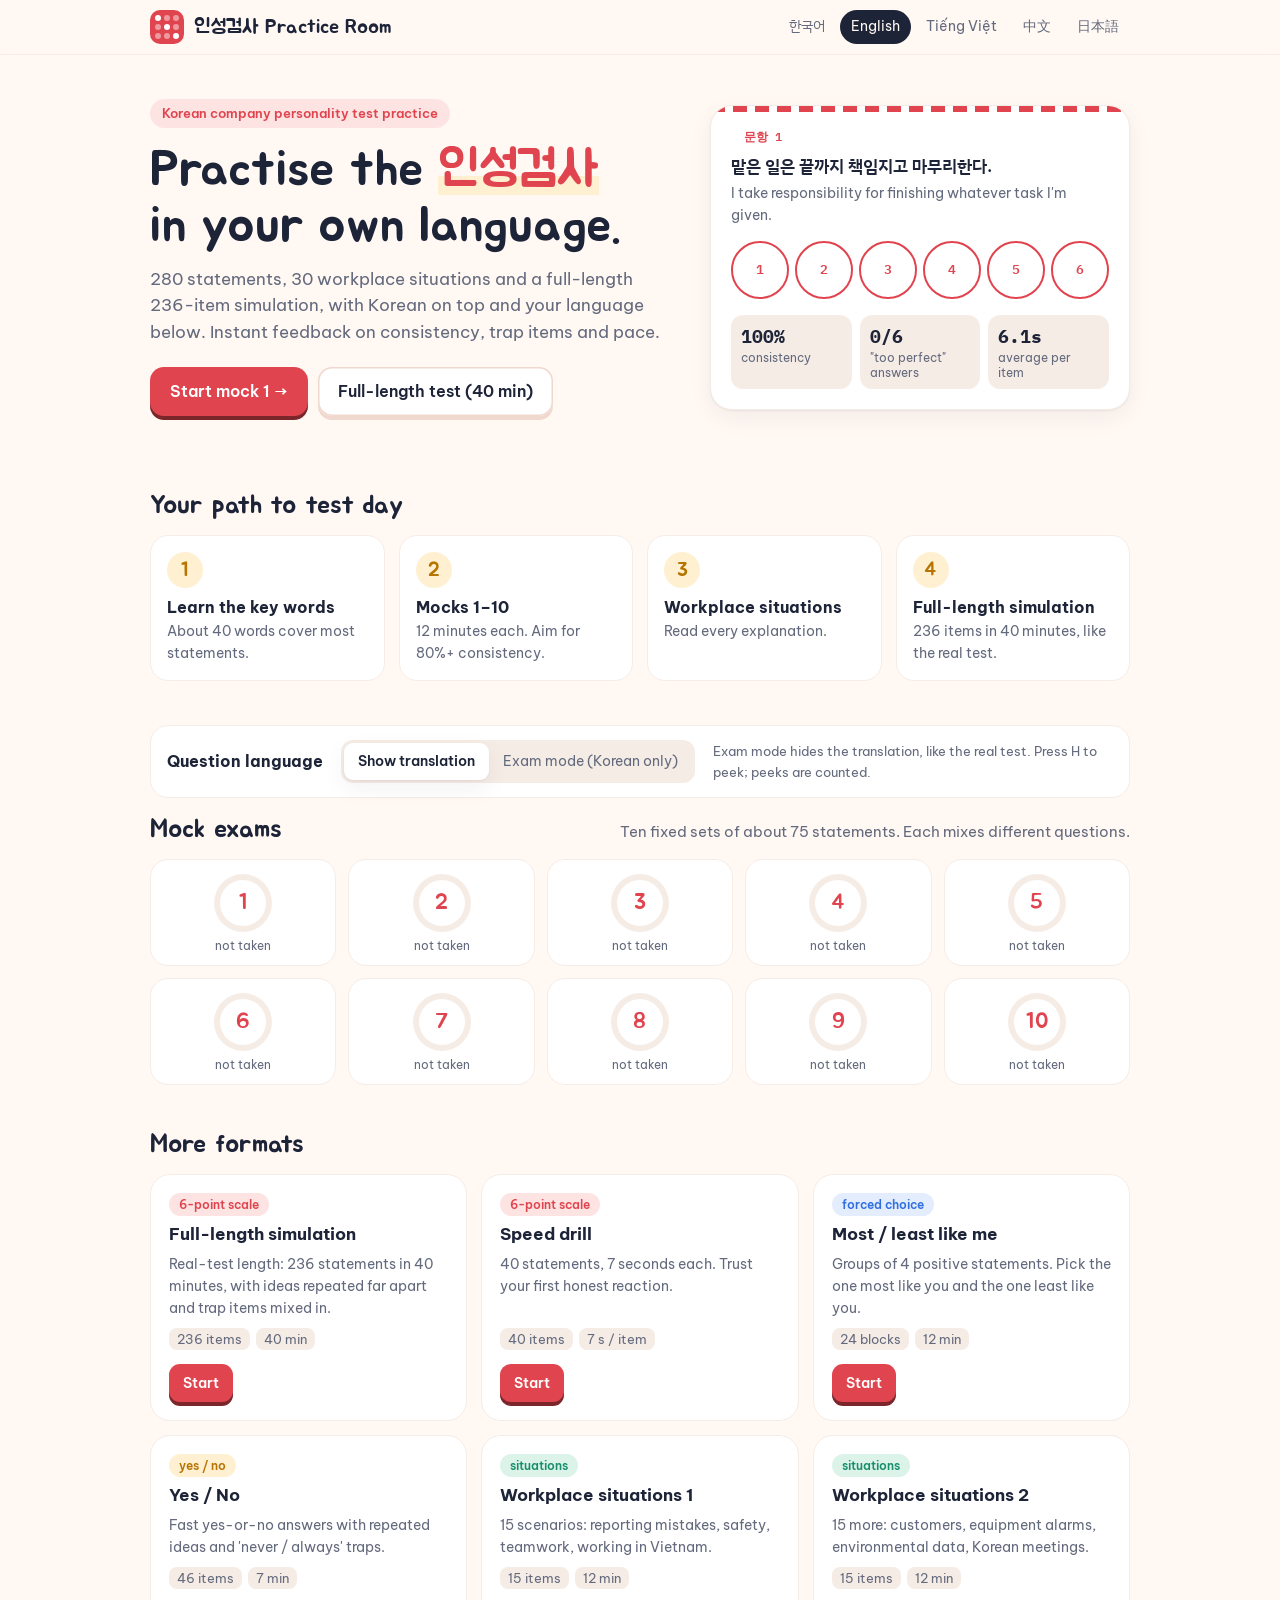
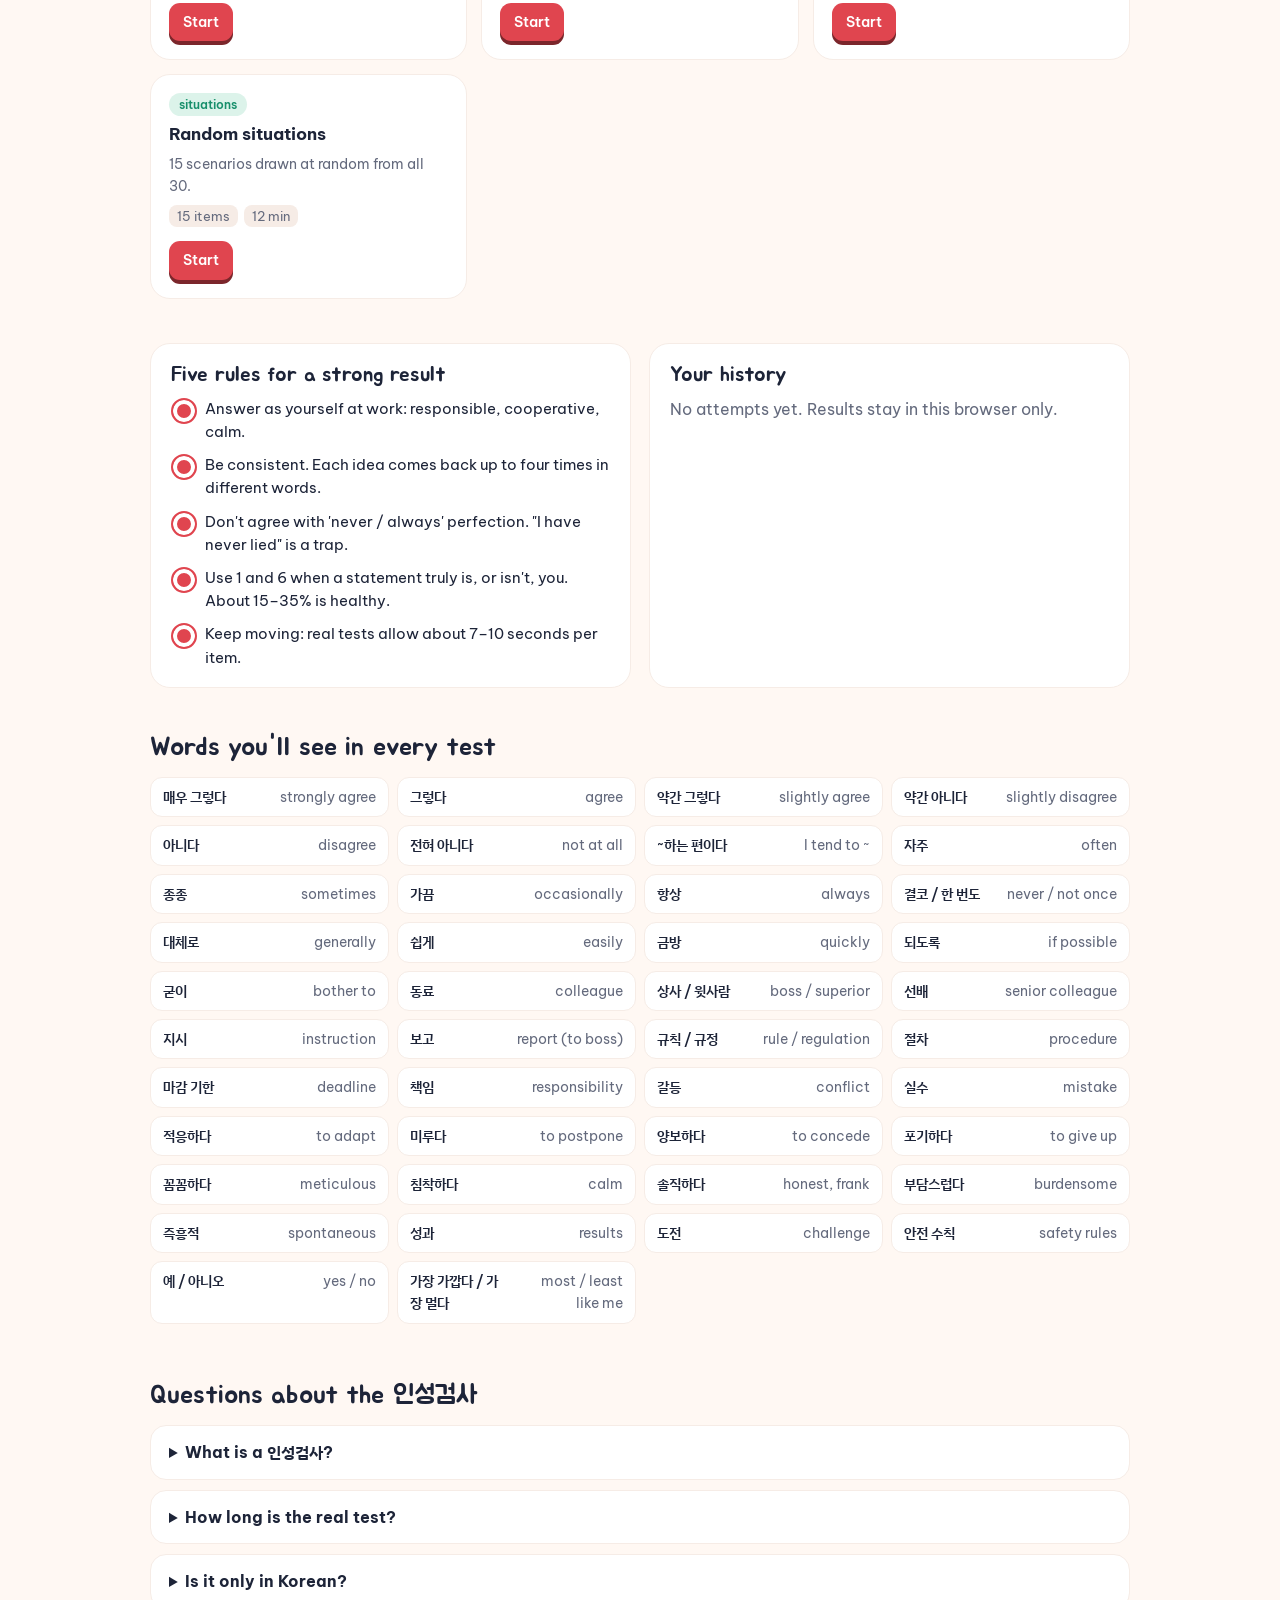
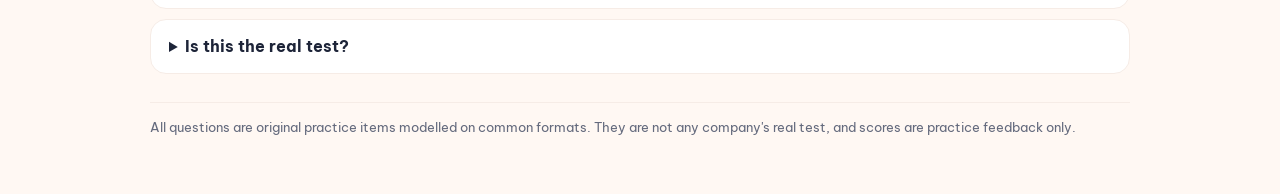
==== commit c250f8a0: "Redesign with 5 languages (ko/en/vi/zh/ja), per-language pages and FAQ Co-Authored-By: Claude Opus 5" ====
--- a/index.html
+++ b/index.html
@@ -1,647 +1,22 @@
 <!doctype html>
-<html lang="ko">
+<html lang="en">
 <head>
-<meta charset="utf-8">
-<meta name="viewport" content="width=device-width, initial-scale=1, viewport-fit=cover">
-<style>html{color-scheme:light dark}body{margin:0}[hidden]{display:none!important}img{max-width:100%}</style>
-<title>인성검사 Practice Room</title>
-<link rel="preconnect" href="https://fonts.googleapis.com">
-<link rel="preconnect" href="https://fonts.gstatic.com" crossorigin>
-<link rel="stylesheet" href="https://fonts.googleapis.com/css2?family=IBM+Plex+Sans+KR:wght@400;500;600;700&family=IBM+Plex+Mono:wght@500;600&display=swap">
-<style>
-:root{
-  --ground:#FBF7F7; --surface:#FFFFFF; --sheet:#FFF1F1; --line:#E9B9BC; --omr:#C8373F; --omr-soft:#F7DADC;
-  --ink:#1E2230; --muted:#6A6470; --faint:#EAE3E5; --mark:#23232B; --mark-ink:#FFFFFF;
-  --good:#2E7D5B; --warn:#B7791F; --bad:#C8373F; --good-bg:#E4F3EC; --warn-bg:#FBF0DC; --bad-bg:#FBE4E5;
-  --focus:#3B5BDB;
-  --sans:"IBM Plex Sans KR","Apple SD Gothic Neo","Malgun Gothic","Noto Sans KR",system-ui,sans-serif;
-  --mono:"IBM Plex Mono",ui-monospace,SFMono-Regular,Menlo,Consolas,monospace;
-}
-@media (prefers-color-scheme: dark){
-  :root:not([data-theme="light"]){
-    color-scheme:dark;
-    --ground:#161418; --surface:#1F1C21; --sheet:#2A1F22; --line:#6B3A3F; --omr:#F0727A; --omr-soft:#3A2427;
-    --ink:#EEEAEC; --muted:#A79FA6; --faint:#332E34; --mark:#EEEAEC; --mark-ink:#161418;
-    --good:#6BC79C; --warn:#E5B35C; --bad:#F0727A; --good-bg:#1D3129; --warn-bg:#352A17; --bad-bg:#3A2124;
-    --focus:#8AA2FF;
-  }
-}
-:root[data-theme="dark"]{
-  color-scheme:dark;
-  --ground:#161418; --surface:#1F1C21; --sheet:#2A1F22; --line:#6B3A3F; --omr:#F0727A; --omr-soft:#3A2427;
-  --ink:#EEEAEC; --muted:#A79FA6; --faint:#332E34; --mark:#EEEAEC; --mark-ink:#161418;
-  --good:#6BC79C; --warn:#E5B35C; --bad:#F0727A; --good-bg:#1D3129; --warn-bg:#352A17; --bad-bg:#3A2124;
-  --focus:#8AA2FF;
-}
-*{box-sizing:border-box}
-body{background:var(--ground);color:var(--ink);font-family:var(--sans);font-size:15px;line-height:1.55;padding-inline:16px;padding-block:0 48px}
-.wrap{max-width:860px;margin:0 auto}
-h1,h2,h3{text-wrap:balance;margin:0;line-height:1.25}
-button{font:inherit;color:inherit}
-:focus-visible{outline:2px solid var(--focus);outline-offset:2px}
-.mono{font-family:var(--mono);font-variant-numeric:tabular-nums}
-.eyebrow{font-size:12px;letter-spacing:.08em;text-transform:uppercase;color:var(--omr);font-weight:600}
-.muted{color:var(--muted)}
-
-/* header */
-.top{display:flex;flex-wrap:wrap;align-items:flex-end;justify-content:space-between;gap:12px;padding-block:28px 18px;border-bottom:2px solid var(--omr)}
-.top h1{font-size:28px;font-weight:700;letter-spacing:-.01em}
-.top h1 span{color:var(--omr)}
-.top p{margin:4px 0 0;color:var(--muted);max-width:60ch}
-
-/* settings */
-.settings{display:flex;flex-wrap:wrap;gap:18px;padding-block:16px;border-bottom:1px solid var(--faint)}
-.seg{display:flex;flex-direction:column;gap:6px}
-.seg label.cap{font-size:12px;color:var(--muted);font-weight:600;letter-spacing:.04em}
-.seg .opts{display:flex;border:1px solid var(--line);border-radius:8px;overflow:hidden}
-.seg .opts button{border:0;background:var(--surface);padding:7px 12px;cursor:pointer;font-size:13px}
-.seg .opts button+button{border-left:1px solid var(--line)}
-.seg .opts button[aria-pressed="true"]{background:var(--omr);color:#fff}
-
-/* test list: booklet table of contents */
-.toc{margin-top:22px}
-.toc h2{font-size:18px;margin-bottom:10px}
-.row{display:grid;grid-template-columns:1fr auto;gap:12px;align-items:center;padding:14px 4px;border-bottom:1px dashed var(--line)}
-.row h3{font-size:16px;font-weight:600}
-.row .ko{color:var(--omr);font-weight:600;margin-right:6px}
-.row p{margin:3px 0 0;color:var(--muted);font-size:13.5px}
-.row .meta{display:flex;gap:10px;flex-wrap:wrap;margin-top:6px;font-size:12px;color:var(--muted)}
-.row .meta span{border:1px solid var(--faint);border-radius:999px;padding:1px 8px;background:var(--surface)}
-.btn{border:1px solid var(--omr);background:var(--omr);color:#fff;border-radius:8px;padding:9px 16px;cursor:pointer;font-weight:600;white-space:nowrap}
-.btn.ghost{background:transparent;color:var(--omr)}
-.btn:disabled{opacity:.4;cursor:not-allowed}
-
-.twocol{display:grid;grid-template-columns:1fr 1fr;gap:28px;margin-top:30px}
-@media (max-width:720px){.twocol{grid-template-columns:1fr}}
-.panel h2{font-size:16px;margin-bottom:10px}
-.tips li{margin-bottom:6px}
-.tips{padding-left:18px;margin:0}
-table.hist{width:100%;border-collapse:collapse;font-size:13px}
-table.hist th,table.hist td{text-align:left;padding:6px 4px;border-bottom:1px solid var(--faint)}
-table.hist th{color:var(--muted);font-weight:600;font-size:12px}
-.tablewrap{overflow-x:auto}
-
-.gloss{display:grid;grid-template-columns:repeat(auto-fill,minmax(180px,1fr));gap:0 18px;margin-top:10px}
-.gloss div{padding:7px 0;border-bottom:1px solid var(--faint);display:flex;justify-content:space-between;gap:8px;font-size:13.5px}
-.gloss b{font-weight:600}
-.gloss i{font-style:normal;color:var(--muted);text-align:right}
-
-/* test screen */
-.bar{position:sticky;top:env(safe-area-inset-top,0px);z-index:5;background:var(--ground);padding-block:12px 10px;border-bottom:1px solid var(--line);display:flex;flex-wrap:wrap;gap:10px 16px;align-items:center;justify-content:space-between}
-.bar .t{font-weight:600}
-.clock{font-family:var(--mono);font-size:20px;font-weight:600;color:var(--ink);font-variant-numeric:tabular-nums}
-.clock.low{color:var(--bad)}
-.prog{flex-basis:100%;height:6px;background:var(--faint);border-radius:99px;overflow:hidden}
-.prog i{display:block;height:100%;background:var(--omr);width:0;transition:width .2s}
-@media (prefers-reduced-motion:reduce){.prog i{transition:none}}
-
-.sheet{margin-top:22px;background:var(--sheet);border:1px solid var(--line);border-radius:12px;padding:22px}
-.qnum{font-family:var(--mono);color:var(--omr);font-weight:600;font-size:13px}
-.stmt{font-size:21px;font-weight:600;margin:6px 0 4px;line-height:1.45}
-.en{color:var(--muted);font-size:14.5px;margin:0}
-.peek{border:0;background:none;color:var(--omr);cursor:pointer;padding:0;font-size:13px;text-decoration:underline;text-underline-offset:3px}
-
-.scale{display:grid;grid-template-columns:repeat(6,1fr);gap:8px;margin-top:22px}
-.scale.two{grid-template-columns:repeat(2,1fr);max-width:360px}
-.bub{display:flex;flex-direction:column;align-items:center;gap:6px;background:none;border:0;cursor:pointer;padding:4px 0}
-.bub .o{width:42px;height:42px;border-radius:50%;border:2px solid var(--omr);display:grid;place-items:center;font-family:var(--mono);font-weight:600;color:var(--omr);background:var(--surface);transition:background .12s}
-.bub:hover .o{background:var(--omr-soft)}
-.bub[aria-pressed="true"] .o{background:var(--mark);border-color:var(--mark);color:var(--mark-ink)}
-.bub small{font-size:11.5px;color:var(--muted);text-align:center;line-height:1.3}
-.anchors{display:flex;justify-content:space-between;font-size:12px;color:var(--muted);margin-top:6px}
-
-.nav{display:flex;justify-content:space-between;gap:10px;margin-top:18px;flex-wrap:wrap}
-.keys{font-size:12px;color:var(--muted);margin-top:14px}
-kbd{font-family:var(--mono);font-size:11px;border:1px solid var(--line);border-bottom-width:2px;border-radius:4px;padding:0 5px;background:var(--surface)}
-
-/* forced choice */
-.fc{width:100%;border-collapse:collapse;margin-top:14px}
-.fc th{font-size:12px;color:var(--muted);font-weight:600;padding:6px;text-align:center}
-.fc th:first-child{text-align:left}
-.fc td{padding:10px 6px;border-top:1px solid var(--line);vertical-align:middle}
-.fc td.c{text-align:center;width:64px}
-.fc .s{font-weight:600}
-.fc .s small{display:block;font-weight:400;color:var(--muted);font-size:13px}
-.mini{width:34px;height:34px;border-radius:50%;border:2px solid var(--omr);background:var(--surface);color:var(--omr);font-family:var(--mono);font-weight:600;cursor:pointer}
-.mini[aria-pressed="true"]{background:var(--mark);border-color:var(--mark);color:var(--mark-ink)}
-
-/* SJT */
-.opts-list{display:flex;flex-direction:column;gap:8px;margin-top:16px}
-.opt{display:grid;grid-template-columns:34px 1fr;gap:10px;align-items:start;text-align:left;background:var(--surface);border:1px solid var(--line);border-radius:10px;padding:10px 12px;cursor:pointer}
-.opt .l{width:30px;height:30px;border-radius:50%;border:2px solid var(--omr);display:grid;place-items:center;font-family:var(--mono);font-weight:600;color:var(--omr)}
-.opt[aria-pressed="true"]{border-color:var(--mark)}
-.opt[aria-pressed="true"] .l{background:var(--mark);border-color:var(--mark);color:var(--mark-ink)}
-.opt small{display:block;color:var(--muted);font-size:13px}
-
-/* results */
-.res-head{padding-block:26px 12px;border-bottom:2px solid var(--omr)}
-.res-head h1{font-size:24px}
-.stats{display:grid;grid-template-columns:repeat(auto-fit,minmax(150px,1fr));gap:0;margin-top:18px;border:1px solid var(--line);border-radius:12px;overflow:hidden;background:var(--surface)}
-.stat{padding:14px 16px;border-right:1px solid var(--faint);border-bottom:1px solid var(--faint)}
-.stat b{display:block;font-family:var(--mono);font-size:24px;font-variant-numeric:tabular-nums}
-.stat span{font-size:12.5px;color:var(--muted)}
-.pill{display:inline-block;font-size:12px;font-weight:600;border-radius:999px;padding:2px 9px;margin-top:4px}
-.pill.good{background:var(--good-bg);color:var(--good)}
-.pill.warn{background:var(--warn-bg);color:var(--warn)}
-.pill.bad{background:var(--bad-bg);color:var(--bad)}
-.traits{margin-top:22px;display:flex;flex-direction:column;gap:10px}
-.tr{display:grid;grid-template-columns:150px 1fr 44px;gap:12px;align-items:center;font-size:14px}
-@media (max-width:520px){.tr{grid-template-columns:110px 1fr 40px}}
-.tr .track{height:12px;background:var(--faint);border-radius:99px;position:relative;overflow:hidden}
-.tr .track i{position:absolute;inset:0 auto 0 0;background:var(--omr);border-radius:99px}
-.tr .v{font-family:var(--mono);text-align:right}
-.fb{margin-top:24px;display:flex;flex-direction:column;gap:10px}
-.fb div{padding:12px 14px;border-radius:10px;border:1px solid var(--faint);background:var(--surface)}
-.fb div.warn{border-color:var(--warn);background:var(--warn-bg)}
-.fb div.bad{border-color:var(--bad);background:var(--bad-bg)}
-.fb div.good{border-color:var(--good);background:var(--good-bg)}
-.review{margin-top:24px}
-.review details{border-bottom:1px solid var(--faint);padding:10px 0}
-.review summary{cursor:pointer;font-weight:600}
-.review .ans{font-size:13.5px;margin-top:6px}
-.tag{font-size:11.5px;font-weight:600;border-radius:4px;padding:1px 6px;margin-left:6px}
-.tag.best{background:var(--good-bg);color:var(--good)}
-.tag.ok{background:var(--warn-bg);color:var(--warn)}
-.tag.bad{background:var(--bad-bg);color:var(--bad)}
-.note{font-size:12.5px;color:var(--muted);margin-top:26px;border-top:1px solid var(--faint);padding-top:12px}
-.confirm{margin-top:12px;padding:12px 14px;border:1px solid var(--warn);background:var(--warn-bg);border-radius:10px;display:flex;flex-wrap:wrap;gap:10px;align-items:center;justify-content:space-between}
-
-.mockgrid{display:grid;grid-template-columns:repeat(5,1fr);gap:10px}
-@media (max-width:560px){.mockgrid{grid-template-columns:repeat(3,1fr)}}
-.mock{display:flex;flex-direction:column;align-items:center;gap:2px;padding:12px 6px;border:1.5px solid var(--line);border-radius:10px;background:var(--surface);cursor:pointer}
-.mock b{font-family:var(--mono);font-size:22px;color:var(--omr)}
-.mock span{font-size:11.5px;color:var(--muted)}
-.mock:hover{border-color:var(--omr);background:var(--omr-soft)}
-.toc+.toc{margin-top:30px}
-</style>
-
+<meta charset="utf-8"><meta name="viewport" content="width=device-width, initial-scale=1, viewport-fit=cover">
+<title>Korean Personality Test (인성검사) Practice – Free Mock Exams in English</title><meta name="description" content="Free practice for the Korean company personality test (인성검사): 10 mock exams, a 236-item full-length simulation, speed drill, forced-choice and 30 workplace situations, with English translations and instant feedback on consistency and faking."><meta name="keywords" content="인성검사, Korean personality test, Korean company personality test practice, inseong test, Korean job test, Samsung SK LG personality test practice, foreign students Korea job, 인적성 practice">
+<link rel="canonical" href="https://nguyenducanh97.github.io/personality-test/"><link rel="alternate" hreflang="en" href="https://nguyenducanh97.github.io/personality-test/"><link rel="alternate" hreflang="ko" href="https://nguyenducanh97.github.io/personality-test/ko/"><link rel="alternate" hreflang="vi" href="https://nguyenducanh97.github.io/personality-test/vi/"><link rel="alternate" hreflang="zh-Hans" href="https://nguyenducanh97.github.io/personality-test/zh/"><link rel="alternate" hreflang="ja" href="https://nguyenducanh97.github.io/personality-test/ja/"><link rel="alternate" hreflang="x-default" href="https://nguyenducanh97.github.io/personality-test/"><meta name="robots" content="index, follow">
+<meta property="og:type" content="website"><meta property="og:url" content="https://nguyenducanh97.github.io/personality-test/"><meta property="og:title" content="Korean Personality Test (인성검사) Practice – Free Mock Exams in English"><meta property="og:description" content="Free practice for the Korean company personality test (인성검사): 10 mock exams, a 236-item full-length simulation, speed drill, forced-choice and 30 workplace situations, with English translations and instant feedback on consistency and faking."><meta property="og:locale" content="en_US"><meta name="twitter:card" content="summary">
+<meta name="theme-color" content="#E0454F"><link rel="preconnect" href="https://fonts.googleapis.com"><link rel="preconnect" href="https://fonts.gstatic.com" crossorigin><link rel="stylesheet" href="https://fonts.googleapis.com/css2?family=Jua&family=Be+Vietnam+Pro:wght@400;600;700&family=IBM+Plex+Sans+KR:wght@400;600;700&family=IBM+Plex+Mono:wght@500;600&display=swap"><script type="application/ld+json">{"@context": "https://schema.org", "@graph": [{"@type": "WebApplication", "name": "인성검사 Practice Room", "url": "https://nguyenducanh97.github.io/personality-test/", "inLanguage": "en", "applicationCategory": "EducationalApplication", "operatingSystem": "Any", "description": "Free practice for the Korean company personality test (인성검사): 10 mock exams, a 236-item full-length simulation, speed drill, forced-choice and 30 workplace situations, with English translations and instant feedback on consistency and faking.", "offers": {"@type": "Offer", "price": "0", "priceCurrency": "USD"}}, {"@type": "FAQPage", "mainEntity": [{"@type": "Question", "name": "What is a 인성검사?", "acceptedAnswer": {"@type": "Answer", "text": "It's the personality test most large Korean companies give applicants after document screening. You rate hundreds of short statements about yourself; there are no right answers, but companies check consistency, honesty and fit."}}, {"@type": "Question", "name": "How long is the real test?", "acceptedAnswer": {"@type": "Answer", "text": "Usually 200–400+ statements in 40–60 minutes, about 7–10 seconds each. The full-length simulation here matches that."}}, {"@type": "Question", "name": "Is it only in Korean?", "acceptedAnswer": {"@type": "Answer", "text": "Most tests are in Korean. Practise with translations first, then switch to exam mode to build reading speed."}}, {"@type": "Question", "name": "Is this the real test?", "acceptedAnswer": {"@type": "Answer", "text": "No. Every question here is an original practice item based on common formats, not any company's actual test."}}]}]}</script>
+<link rel="stylesheet" href="assets/style.css">
 </head>
 <body>
-<div class="wrap" id="app"></div>
-
-<script>
-/* ---------- Item bank: 70 facets x 4 reworded statements (280 items). Items in a facet measure the same idea, so answers should agree. ---------- */
-const TRAITS = {
-  C:{ko:"성실성",en:"Conscientiousness"},
-  A:{ko:"협조성",en:"Cooperation"},
-  S:{ko:"정서안정",en:"Emotional stability"},
-  O:{ko:"개방성",en:"Openness"},
-  E:{ko:"외향성",en:"Sociability"},
-  I:{ko:"정직·윤리",en:"Integrity"},
-  G:{ko:"성취지향",en:"Achievement"}
-};
-// [trait, facet, [[reverse, 한국어, English] x4]]
-const FACETS = [
-["C","책임감",[[0,"맡은 일은 끝까지 책임지고 마무리한다.","I take responsibility for finishing whatever task I'm given."],[1,"일을 중간에 그만두는 경우가 종종 있다.","I often quit tasks halfway."],[0,"어떤 일이든 시작하면 끝을 본다.","Whatever I start, I see it through to the end."],[1,"맡은 일을 다른 사람에게 미루는 편이다.","I tend to push my tasks onto others."]]],
-["C","계획",[[0,"일을 시작하기 전에 계획을 먼저 세운다.","I make a plan before starting work."],[0,"일을 할 때는 미리 순서를 정해 둔다.","When I work, I decide the order of tasks in advance."],[1,"계획 없이 즉흥적으로 행동하는 편이다.","I tend to act spontaneously without a plan."],[1,"하루 일정을 따로 정리하지 않는다.","I don't bother organizing my daily schedule."]]],
-["C","기한",[[1,"마감 기한을 넘기는 경우가 종종 있다.","I often miss deadlines."],[1,"기한을 지키지 못할 때가 자주 있다.","I frequently fail to meet deadlines."],[0,"정해진 기한보다 일찍 일을 끝내려고 한다.","I try to finish work before the deadline."],[0,"약속 시간을 잘 지키는 편이다.","I tend to be on time for appointments."]]],
-["C","꼼꼼함",[[0,"세부 사항을 꼼꼼하게 확인한다.","I check details carefully."],[1,"일을 대충 끝내고 넘어갈 때가 많다.","I often finish work carelessly and move on."],[0,"제출하기 전에 한 번 더 검토한다.","I review my work once more before submitting it."],[1,"작은 오류는 확인하지 않고 넘어가는 편이다.","I tend to let small errors pass without checking them."]]],
-["C","정리정돈",[[0,"물건을 정리정돈하는 것을 좋아한다.","I like keeping things organized."],[1,"책상 위가 어지러워도 불편하지 않다.","A messy desk doesn't bother me."],[0,"자료를 찾기 쉽게 분류해 둔다.","I sort my files so they're easy to find."],[1,"필요한 물건을 찾느라 시간을 자주 쓴다.","I often waste time looking for things I need."]]],
-["C","미루기",[[1,"귀찮은 일은 되도록 미루는 편이다.","I tend to put off tedious tasks."],[0,"해야 할 일은 바로바로 처리한다.","I deal with tasks right away."],[1,"급한 일이 아니면 나중으로 미룬다.","If it's not urgent, I leave it for later."],[0,"하기 싫은 일도 먼저 끝내 놓는다.","I finish even unpleasant tasks first."]]],
-["C","끈기",[[0,"한번 정한 목표는 쉽게 포기하지 않는다.","Once I set a goal, I don't give up easily."],[0,"어려움이 있어도 끝까지 노력한다.","I keep trying to the end even when it's hard."],[1,"결과가 빨리 나오지 않으면 흥미를 잃는다.","I lose interest if results don't come quickly."],[1,"힘든 일은 금방 포기하는 편이다.","I tend to give up quickly on hard tasks."]]],
-["C","규칙적 생활",[[0,"규칙적인 생활을 유지한다.","I keep a regular daily routine."],[1,"생활 리듬이 자주 흐트러진다.","My daily rhythm is often disrupted."],[0,"매일 정해진 시간에 일어난다.","I get up at the same time every day."],[1,"기분에 따라 일하는 시간이 달라진다.","My working hours change depending on my mood."]]],
-["C","기록",[[0,"중요한 내용은 반드시 기록해 둔다.","I always write down important things."],[1,"들은 내용을 자주 잊어버린다.","I often forget what I've been told."],[0,"업무 내용을 메모하는 습관이 있다.","I have a habit of taking notes on my work."],[1,"기록하는 것은 시간 낭비라고 생각한다.","I think taking notes is a waste of time."]]],
-["C","신중함",[[0,"결정하기 전에 충분히 생각한다.","I think things through before deciding."],[1,"충동적으로 결정할 때가 많다.","I often make decisions on impulse."],[0,"중요한 일은 여러 번 확인한 후 진행한다.","I check important things several times before proceeding."],[1,"일단 저지르고 나중에 생각한다.","I act first and think later."]]],
-
-["A","경청",[[0,"다른 사람의 의견을 끝까지 듣는 편이다.","I tend to listen to others' opinions to the end."],[1,"상대방의 말을 중간에 끊을 때가 많다.","I often interrupt people while they're talking."],[0,"대화할 때 상대의 입장을 먼저 생각한다.","In conversation, I consider the other person's position first."],[1,"내 말만 하고 싶을 때가 많다.","I often just want to talk about my own views."]]],
-["A","팀워크",[[0,"팀으로 일할 때 더 좋은 결과가 나온다고 생각한다.","I think teamwork produces better results."],[0,"여럿이 함께 일하는 것을 선호한다.","I prefer working together with several people."],[1,"혼자 일하는 것이 훨씬 편하다.","Working alone is much more comfortable for me."],[1,"팀 활동은 비효율적이라고 생각한다.","I think team activities are inefficient."]]],
-["A","돕기",[[0,"동료가 어려움을 겪으면 먼저 돕는다.","When a colleague struggles, I offer help first."],[1,"남의 일에는 관심을 두지 않는다.","I don't pay attention to other people's work."],[0,"부탁을 받지 않아도 필요한 도움을 준다.","I help where needed even without being asked."],[1,"내 일이 아니면 신경 쓰지 않는다.","If it's not my job, I don't care."]]],
-["A","갈등 해결",[[0,"갈등이 생기면 대화로 해결하려고 노력한다.","When conflict arises, I try to resolve it by talking."],[1,"의견 충돌이 생기면 끝까지 내 주장을 고집한다.","In a disagreement, I insist on my view to the end."],[0,"다툼이 생기면 먼저 화해를 청한다.","After an argument, I'm the first to make peace."],[1,"불편한 사람과는 아예 대화를 피한다.","I avoid talking at all with people I find difficult."]]],
-["A","관용",[[0,"다른 사람의 실수를 너그럽게 이해한다.","I am understanding about others' mistakes."],[1,"남의 실수를 쉽게 용서하지 못한다.","I find it hard to forgive others' mistakes."],[0,"사람마다 사정이 있다고 생각한다.","I believe everyone has their own circumstances."],[1,"다른 사람의 단점이 먼저 눈에 띈다.","Other people's faults are the first thing I notice."]]],
-["A","지시 존중",[[0,"윗사람의 지시를 존중하고 따른다.","I respect and follow my superiors' instructions."],[1,"상사의 지시라도 마음에 들지 않으면 따르지 않는다.","I don't follow my boss's instructions if I don't like them."],[0,"조직의 결정에는 협조하는 편이다.","I tend to cooperate with the organization's decisions."],[1,"위에서 정한 방침에 불만이 많다.","I'm often unhappy with policies set from above."]]],
-["A","양보",[[0,"공동의 목표를 위해 내 방식을 양보할 수 있다.","I can give up my own way for a shared goal."],[1,"내 방식대로 해야 마음이 편하다.","I only feel comfortable when things are done my way."],[0,"팀의 결정이 내 생각과 달라도 따른다.","I follow the team's decision even if I think differently."],[1,"양보하면 지는 것이라고 생각한다.","I think giving way means losing."]]],
-["A","다른 의견",[[1,"내 의견과 다르면 쉽게 짜증이 난다.","I get irritated easily when others disagree with me."],[0,"다른 의견에도 배울 점이 있다고 생각한다.","I think different opinions have something to teach me."],[1,"나와 생각이 다른 사람과 일하기 싫다.","I don't like working with people who think differently."],[0,"반대 의견을 들어도 차분하게 받아들인다.","I accept opposing opinions calmly."]]],
-["A","공유",[[0,"동료의 성과를 진심으로 축하한다.","I sincerely congratulate colleagues on their achievements."],[1,"동료가 인정받으면 질투가 난다.","I feel jealous when a colleague gets recognition."],[0,"내가 아는 정보는 동료와 공유한다.","I share what I know with colleagues."],[1,"좋은 정보는 나만 알고 싶다.","I want to keep useful information to myself."]]],
-["A","배려",[[0,"다른 사람의 기분을 잘 살피는 편이다.","I tend to pay attention to how others feel."],[1,"말을 직설적으로 해서 상처를 줄 때가 있다.","I sometimes hurt people by being too blunt."],[0,"상대가 불편하지 않도록 말투에 신경 쓴다.","I choose my words so others don't feel uncomfortable."],[1,"다른 사람의 감정까지 신경 쓸 여유가 없다.","I have no room to care about others' feelings."]]],
-
-["S","침착함",[[0,"스트레스를 받아도 침착함을 유지한다.","I stay calm even under stress."],[0,"긴장되는 상황에서도 차분한 편이다.","I tend to stay composed even in tense situations."],[1,"급한 상황이 되면 당황한다.","I panic when things get urgent."],[1,"예상치 못한 일이 생기면 어쩔 줄 모른다.","I don't know what to do when something unexpected happens."]]],
-["S","걱정",[[1,"사소한 일에도 걱정이 많다.","I worry a lot even about small things."],[1,"작은 일에도 불안해지는 편이다.","I tend to feel anxious even over small things."],[0,"걱정거리가 있어도 크게 신경 쓰지 않는다.","Even when I have worries, they don't weigh on me much."],[0,"미래에 대해 대체로 낙관적이다.","I'm generally optimistic about the future."]]],
-["S","비판 수용",[[1,"비판을 받으면 오랫동안 기분이 상한다.","Criticism upsets me for a long time."],[0,"지적을 받으면 개선의 기회로 생각한다.","When I'm corrected, I see it as a chance to improve."],[1,"다른 사람의 평가에 민감하다.","I'm sensitive to how others evaluate me."],[0,"비판을 들어도 금방 털어낸다.","I shake off criticism quickly."]]],
-["S","기분 안정",[[1,"기분 변화가 심한 편이다.","My mood changes a lot."],[0,"감정 기복이 거의 없다.","My emotions rarely go up and down."],[1,"사소한 일로 하루 기분이 좌우된다.","Small things decide my mood for the whole day."],[0,"대체로 마음이 편안한 상태이다.","I am generally at ease."]]],
-["S","위기 대처",[[0,"어려운 상황에서도 쉽게 흔들리지 않는다.","I'm not easily shaken in difficult situations."],[1,"문제가 생기면 쉽게 무너진다.","I fall apart easily when problems come up."],[0,"위기 상황일수록 냉정하게 판단한다.","The more critical the situation, the more coolly I judge it."],[1,"어려운 일이 겹치면 아무것도 할 수 없다.","When difficulties pile up, I can't do anything."]]],
-["S","회복력",[[0,"실패해도 금방 다시 일어선다.","Even when I fail, I bounce back quickly."],[1,"한 번 실패하면 오래 우울하다.","After one failure, I stay down for a long time."],[0,"실패를 경험으로 받아들인다.","I accept failure as experience."],[1,"실수를 하면 계속 그 생각만 난다.","When I make a mistake, I can't stop thinking about it."]]],
-["S","분노 조절",[[1,"화가 나면 감정을 참기 어렵다.","When I'm angry, I find it hard to control my emotions."],[0,"화가 나도 말과 행동을 조심한다.","Even when angry, I'm careful with my words and actions."],[1,"사소한 일에도 쉽게 화를 낸다.","I lose my temper easily over small things."],[0,"감정을 잘 조절하는 편이다.","I tend to control my emotions well."]]],
-["S","압박 대처",[[0,"압박감 속에서도 일을 잘 해낸다.","I perform well under pressure."],[1,"긴장하면 실수를 자주 한다.","I make frequent mistakes when I'm nervous."],[0,"일이 몰려도 우선순위를 정해 처리한다.","When work piles up, I set priorities and handle it."],[1,"업무가 많아지면 쉽게 지친다.","I get worn out easily when the workload grows."]]],
-["S","자신감",[[0,"나는 내 능력을 믿는 편이다.","I tend to trust my own abilities."],[1,"내 능력을 자주 의심한다.","I often doubt my abilities."],[0,"새로운 일도 해낼 수 있다는 자신이 있다.","I'm confident I can handle new tasks."],[1,"남과 비교하며 위축될 때가 많다.","I often feel small when comparing myself with others."]]],
-["S","독립 적응",[[0,"낯선 곳에서 혼자 지내도 잘 적응한다.","I adapt well even when living alone in an unfamiliar place."],[1,"가족과 떨어져 있으면 일에 집중하기 어렵다.","It's hard to focus on work when I'm away from my family."],[0,"혼자 있는 시간도 즐길 줄 안다.","I know how to enjoy time on my own."],[1,"외로움을 쉽게 느낀다.","I feel lonely easily."]]],
-
-["O","새로운 방법",[[0,"새로운 방법을 시도하는 것을 좋아한다.","I like trying new methods."],[1,"익숙한 방식이 가장 안전하다고 생각한다.","I think familiar ways are always the safest."],[0,"기존 방식보다 나은 방법이 있는지 고민한다.","I think about whether there's a better way than the current one."],[1,"해 오던 방식을 바꾸는 것은 번거롭다.","Changing the way things have been done is a hassle."]]],
-["O","다문화",[[0,"다른 문화에 대해 배우는 것이 즐겁다.","I enjoy learning about other cultures."],[0,"외국인과 함께 일하는 것이 즐겁다.","I enjoy working with people from other countries."],[1,"문화가 다른 사람과 지내는 것은 불편하다.","Being around people from other cultures is uncomfortable."],[1,"외국 음식이나 풍습은 낯설어서 피한다.","I avoid foreign food and customs because they feel strange."]]],
-["O","환경 적응",[[0,"새로운 환경에 빠르게 적응한다.","I adapt quickly to new environments."],[0,"낯선 곳에서도 금방 익숙해진다.","I get used to unfamiliar places quickly."],[1,"환경이 바뀌면 적응하는 데 오래 걸린다.","It takes me a long time to adjust when my environment changes."],[1,"이사나 부서 이동은 큰 스트레스다.","Moving house or changing departments is very stressful."]]],
-["O","변화 수용",[[1,"변화는 되도록 피하고 싶다.","I'd rather avoid change."],[0,"변화는 성장의 기회라고 생각한다.","I think change is a chance to grow."],[1,"안정적인 것이 무엇보다 중요하다.","Stability matters more than anything."],[0,"새로운 제도가 도입되면 먼저 익혀 본다.","When a new system is introduced, I'm among the first to learn it."]]],
-["O","호기심",[[0,"호기심이 많아 모르는 것은 찾아본다.","I'm curious, so I look up things I don't know."],[1,"궁금한 것이 있어도 그냥 넘어간다.","Even if I'm curious, I just let it go."],[0,"여러 분야에 관심이 많다.","I'm interested in many fields."],[1,"내 전공 외에는 관심이 없다.","I'm not interested in anything outside my major."]]],
-["O","다양한 관점",[[0,"문제를 여러 관점에서 생각해 본다.","I look at problems from several angles."],[1,"한 가지 방법만 고집하는 편이다.","I tend to stick to only one method."],[0,"다른 사람의 아이디어를 적극적으로 받아들인다.","I actively take on other people's ideas."],[1,"정답은 하나뿐이라고 생각한다.","I think there is only one right answer."]]],
-["O","배움",[[0,"새로운 기술을 배우는 데 시간을 투자한다.","I invest time in learning new skills."],[0,"퇴근 후에도 자기 계발을 한다.","I work on self-development even after work."],[1,"배움은 학교에서 끝났다고 생각한다.","I think learning ended at school."],[1,"새로운 것을 배우는 것은 부담스럽다.","Learning new things feels like a burden."]]],
-["O","창의성",[[0,"독창적인 아이디어를 자주 떠올린다.","I often come up with original ideas."],[1,"창의적인 일보다 정해진 일이 편하다.","Routine work is more comfortable than creative work."],[0,"상상력이 풍부하다는 말을 듣는다.","People say I have a rich imagination."],[1,"새로운 아이디어를 내는 것은 어렵다.","Coming up with new ideas is hard for me."]]],
-["O","언어·해외",[[0,"외국어를 배우는 것이 즐겁다.","I enjoy learning foreign languages."],[0,"해외에서 일할 기회가 있다면 도전하고 싶다.","If I had a chance to work abroad, I'd take it."],[1,"외국어로 말하는 것은 피하고 싶다.","I'd rather avoid speaking in a foreign language."],[1,"해외 근무는 부담스럽다.","Working abroad feels like too much."]]],
-["O","피드백",[[0,"내 방식에 대한 피드백을 적극적으로 구한다.","I actively ask for feedback on how I work."],[1,"내 방식이 틀렸다는 말을 듣기 싫다.","I don't like being told my way is wrong."],[0,"잘못된 점을 알게 되면 바로 고친다.","When I find out I'm wrong, I fix it right away."],[1,"한번 정한 생각은 잘 바꾸지 않는다.","Once I've made up my mind, I rarely change it."]]],
-
-["E","첫 만남",[[0,"처음 만난 사람과도 쉽게 이야기한다.","I talk easily even with people I've just met."],[0,"모르는 사람에게 먼저 말을 거는 편이다.","I tend to start conversations with strangers."],[1,"낯을 많이 가린다.","I'm very shy with new people."],[1,"처음 보는 사람과 있으면 어색하다.","I feel awkward around people I've just met."]]],
-["E","발표",[[1,"여러 사람 앞에서 발표하는 것이 부담스럽다.","Presenting in front of many people is a burden to me."],[0,"발표할 기회가 있으면 먼저 나선다.","When there's a chance to present, I volunteer."],[1,"사람들의 주목을 받으면 긴장된다.","I get nervous when people pay attention to me."],[0,"많은 사람 앞에서도 내 의견을 말할 수 있다.","I can state my opinion even in front of many people."]]],
-["E","분위기",[[0,"모임에서 분위기를 이끄는 편이다.","I tend to set the mood at gatherings."],[1,"모임에서는 주로 듣기만 한다.","At gatherings, I mostly just listen."],[0,"주변 사람들을 즐겁게 해 주는 편이다.","I tend to cheer up the people around me."],[1,"여러 사람이 모이는 자리는 피곤하다.","Gatherings with many people tire me out."]]],
-["E","사교 에너지",[[1,"조용히 혼자 있는 시간이 더 좋다.","I prefer quiet time alone."],[0,"쉬는 날에도 사람들을 만나는 것이 좋다.","Even on days off, I like meeting people."],[1,"주말에는 혼자 쉬는 것이 좋다.","On weekends I like resting alone."],[0,"사람들과 어울릴 때 에너지를 얻는다.","Being with people gives me energy."]]],
-["E","자기 표현",[[0,"내 생각을 자신 있게 표현한다.","I express my ideas confidently."],[1,"생각이 있어도 말하지 않을 때가 많다.","Even when I have an opinion, I often keep quiet."],[0,"필요한 말은 분명하게 한다.","I say what needs to be said clearly."],[1,"내 의견을 말하기 전에 망설인다.","I hesitate before giving my opinion."]]],
-["E","대인 관계",[[0,"새로운 사람을 사귀는 것이 즐겁다.","I enjoy making new friends."],[1,"친구를 사귀는 데 시간이 오래 걸린다.","It takes me a long time to make friends."],[0,"다양한 사람들과 폭넓게 교류한다.","I interact widely with many kinds of people."],[1,"소수의 사람과만 가깝게 지낸다.","I'm close to only a few people."]]],
-["E","리더십",[[0,"모임에서 리더 역할을 맡는 경우가 많다.","I often take the leader role in groups."],[1,"앞에 나서는 것보다 따르는 것이 편하다.","Following is more comfortable than leading."],[0,"사람들을 이끌어 목표를 달성한 경험이 있다.","I've led people to achieve a goal."],[1,"책임자 역할은 되도록 맡고 싶지 않다.","I'd rather not take the person-in-charge role."]]],
-["E","활동성",[[0,"활동적인 일을 좋아한다.","I like active work."],[1,"몸을 움직이는 일은 귀찮다.","Physical work feels like a hassle."],[0,"현장에서 직접 뛰는 일이 즐겁다.","I enjoy hands-on work in the field."],[1,"하루 종일 자리에 앉아 있는 일이 편하다.","Sitting at a desk all day suits me."]]],
-["E","설득",[[0,"다른 사람을 설득하는 데 자신이 있다.","I'm confident at persuading others."],[1,"협상하는 자리는 불편하다.","Negotiation situations make me uncomfortable."],[0,"내 아이디어의 장점을 잘 설명한다.","I explain the strengths of my ideas well."],[1,"상대가 반대하면 쉽게 물러선다.","I back down easily when someone disagrees."]]],
-["E","먼저 다가가기",[[0,"오랜만에 친구에게 먼저 연락한다.","I'm the one who reaches out to old friends."],[1,"먼저 연락하는 일은 드물다.","I rarely contact people first."],[0,"새로 온 동료에게 먼저 인사한다.","I greet new colleagues first."],[1,"다른 사람이 다가오기를 기다린다.","I wait for others to approach me."]]],
-
-["I","규정 준수",[[0,"회사의 규정은 상황과 관계없이 지켜야 한다.","Company rules should be followed regardless of the situation."],[1,"비효율적인 규정은 무시해도 된다.","It's fine to ignore inefficient rules."],[0,"불편하더라도 정해진 절차를 따른다.","I follow set procedures even when it's inconvenient."],[1,"규칙은 상황에 따라 융통성 있게 어겨도 된다.","Rules can be flexibly broken depending on the situation."]]],
-["I","과정 중시",[[1,"결과가 좋다면 과정은 크게 중요하지 않다.","If the result is good, the process doesn't matter much."],[0,"좋은 결과도 올바른 과정에서 나와야 한다.","Even good results must come from the right process."],[1,"목표 달성을 위해서라면 편법도 괜찮다.","Shortcuts that bend the rules are fine if they reach the goal."],[0,"성과보다 정직이 더 중요하다.","Honesty matters more than performance."]]],
-["I","실수 보고",[[0,"내 실수는 숨기지 않고 바로 보고한다.","I report my mistakes right away instead of hiding them."],[0,"실수를 하면 솔직하게 먼저 말한다.","When I make a mistake, I'm the first to say so honestly."],[1,"작은 실수는 굳이 알릴 필요가 없다.","There's no need to mention small mistakes."],[1,"내 실수가 드러나지 않기를 바란 적이 많다.","I've often hoped my mistakes wouldn't come to light."]]],
-["I","감독 없이",[[1,"들키지 않는다면 작은 규칙은 어겨도 된다.","It's OK to break small rules if no one finds out."],[1,"아무도 모른다면 규칙을 조금 어겨도 괜찮다.","If nobody knows, bending the rules a little is fine."],[0,"보는 사람이 없어도 규칙을 지킨다.","I follow the rules even when no one is watching."],[0,"감독이 없어도 똑같이 일한다.","I work the same way even without supervision."]]],
-["I","회사 자원",[[0,"회사 물품을 개인적으로 사용해서는 안 된다.","Company supplies should not be used for personal purposes."],[1,"회사 비품 몇 개쯤은 가져가도 괜찮다.","Taking a few company supplies home is no big deal."],[0,"근무 시간에는 개인적인 일을 하지 않는다.","I don't do personal things during working hours."],[1,"업무 시간에 개인 용무를 보는 것은 괜찮다.","Handling personal errands during work hours is fine."]]],
-["I","정직",[[0,"손해를 보더라도 정직하게 행동한다.","I act honestly even if it costs me."],[1,"상황에 따라 거짓말이 필요할 때도 있다.","Sometimes a lie is necessary, depending on the situation."],[0,"불리한 사실도 솔직하게 말한다.","I tell the truth even when it's to my disadvantage."],[1,"작은 거짓말은 인간관계에 도움이 된다.","Small lies help relationships."]]],
-["I","공정성",[[0,"누구에게나 공정하게 대한다.","I treat everyone fairly."],[1,"친한 사람에게는 규칙을 조금 봐줄 수 있다.","I can go easy on the rules for people I'm close to."],[0,"개인적인 친분보다 원칙을 우선한다.","I put principles before personal relationships."],[1,"아는 사람의 부탁이라면 원칙을 조금 어겨도 된다.","For a request from someone I know, bending the principles a little is fine."]]],
-["I","보안",[[0,"회사의 정보를 외부에 말하지 않는다.","I don't talk about company information outside."],[1,"업무 이야기를 친구에게 자세히 하는 편이다.","I tend to tell friends about my work in detail."],[0,"보안 규정을 철저히 지킨다.","I strictly follow security rules."],[1,"비밀번호를 동료와 공유해도 괜찮다.","It's fine to share my password with colleagues."]]],
-["I","안전",[[0,"안전 수칙은 반드시 지켜야 한다.","Safety rules must always be followed."],[1,"바쁠 때는 안전 절차를 생략해도 된다.","When busy, it's OK to skip safety procedures."],[0,"위험한 상황을 발견하면 즉시 보고한다.","When I spot a dangerous situation, I report it at once."],[1,"보호 장비는 불편해서 잘 착용하지 않는다.","I rarely wear protective equipment because it's uncomfortable."]]],
-["I","책임 인정",[[0,"문제가 생기면 내 책임부터 돌아본다.","When a problem arises, I look at my own responsibility first."],[1,"잘못된 일은 다른 사람 탓일 때가 많다.","When things go wrong, it's often someone else's fault."],[0,"팀의 실패도 내 일처럼 책임진다.","I take responsibility for the team's failures as if they were mine."],[1,"불리한 상황에서는 책임을 피하고 싶다.","In bad situations, I want to avoid responsibility."]]],
-
-["G","경쟁심",[[0,"남보다 더 잘하고 싶은 욕심이 있다.","I have a strong desire to do better than others."],[1,"다른 사람과 경쟁하는 것은 싫다.","I dislike competing with others."],[0,"경쟁 상황에서 더 힘이 난다.","Competition gives me more energy."],[1,"1등이 되는 것에는 관심이 없다.","I'm not interested in being number one."]]],
-["G","도전",[[0,"어려운 목표에 도전하는 것을 좋아한다.","I like taking on difficult goals."],[0,"쉽지 않은 과제일수록 해 보고 싶어진다.","The harder a task is, the more I want to try it."],[1,"실패할 것 같은 일은 시작하지 않는다.","I don't start things I might fail at."],[1,"쉬운 일만 골라서 하는 편이다.","I tend to pick only easy tasks."]]],
-["G","성장 욕구",[[1,"현재 수준에 만족하는 편이다.","I tend to be satisfied with my current level."],[0,"지금보다 더 발전하고 싶다.","I want to develop further than I am now."],[1,"더 노력할 필요를 느끼지 않는다.","I don't feel the need to try harder."],[0,"항상 더 높은 목표를 세운다.","I always set higher goals."]]],
-["G","꾸준함",[[0,"목표를 이루기 위해 꾸준히 노력한다.","I work steadily to reach my goals."],[1,"처음에만 열심히 하는 편이다.","I tend to work hard only at the beginning."],[0,"장기적인 목표를 위해 당장의 즐거움을 참는다.","I give up short-term fun for long-term goals."],[1,"무언가를 꾸준히 해 본 적이 별로 없다.","I've rarely kept doing anything consistently."]]],
-["G","추가 노력",[[0,"성과를 내기 위해 추가 시간을 투자할 수 있다.","I can invest extra time to achieve results."],[1,"정해진 시간 이상으로 일하고 싶지 않다.","I don't want to work beyond set hours."],[0,"필요하다면 주말에도 일할 수 있다.","If necessary, I can work on weekends."],[1,"기대 이상의 성과를 낼 필요는 없다.","There's no need to exceed expectations."]]],
-["G","전문성",[[0,"내 분야에서 최고의 전문가가 되고 싶다.","I want to become a top expert in my field."],[1,"전문성보다 편한 업무가 더 좋다.","I prefer easy work to building expertise."],[0,"업무 관련 지식을 계속 쌓는다.","I keep building work-related knowledge."],[1,"지금 아는 것만으로도 충분하다.","What I know now is enough."]]],
-["G","높은 기준",[[0,"스스로 높은 기준을 정하고 일한다.","I set high standards for myself."],[1,"적당히 하면 된다고 생각한다.","I think 'good enough' is fine."],[0,"결과물의 완성도를 중요하게 생각한다.","I care about the quality of what I produce."],[1,"평균 정도만 하면 충분하다.","Being average is enough."]]],
-["G","주도성",[[0,"시키지 않아도 필요한 일을 찾아서 한다.","I find and do what's needed without being told."],[1,"지시받은 일만 하는 것이 편하다.","I'm comfortable doing only what I'm told."],[0,"개선할 점이 보이면 먼저 제안한다.","When I see something to improve, I suggest it first."],[1,"먼저 나서서 일을 만드는 것은 피한다.","I avoid creating extra work by stepping forward."]]],
-["G","경력 목표",[[0,"나의 경력 목표가 분명하다.","My career goals are clear."],[1,"앞으로 무엇을 하고 싶은지 잘 모르겠다.","I'm not sure what I want to do in the future."],[0,"5년 후의 내 모습을 구체적으로 그려 본다.","I picture specifically where I'll be in five years."],[1,"계획보다는 흘러가는 대로 산다.","I go with the flow rather than making plans."]]],
-["G","책임 확대",[[0,"노력한 만큼 인정받고 싶다.","I want to be recognized for the effort I put in."],[1,"승진에는 큰 관심이 없다.","I'm not very interested in promotion."],[0,"더 큰 책임을 맡는 것이 기대된다.","I look forward to taking on bigger responsibilities."],[1,"책임이 늘어나는 것은 부담스럽다.","More responsibility feels like a burden."]]]
-];
-// "Too perfect" (social desirability) items: agreeing = faking good
-const LIE = [
- ["나는 지금까지 한 번도 거짓말을 한 적이 없다.","I have never told a lie in my life."],
- ["나는 누구에게도 화를 낸 적이 없다.","I have never gotten angry at anyone."],
- ["나는 모든 사람을 좋아한다.","I like everyone."],
- ["나는 약속에 늦은 적이 한 번도 없다.","I have never once been late for an appointment."],
- ["나는 남의 험담을 해 본 적이 없다.","I have never gossiped about anyone."],
- ["나는 어떤 일을 해도 실수하지 않는다.","I never make mistakes, whatever I do."],
- ["나는 귀찮다고 느낀 적이 전혀 없다.","I have never felt that something was a hassle."],
- ["나는 한 번도 규칙을 어긴 적이 없다.","I have never broken a rule."],
- ["나는 다른 사람을 부러워한 적이 없다.","I have never envied anyone."],
- ["나는 한 번도 게으름을 피운 적이 없다.","I have never slacked off."],
- ["나는 항상 모든 사람에게 친절하다.","I am always kind to everyone."],
- ["나는 한 번도 약속을 어긴 적이 없다.","I have never broken a promise."],
- ["나는 불평을 해 본 적이 없다.","I have never complained."],
- ["나는 모든 일을 완벽하게 처리한다.","I handle everything perfectly."],
- ["나는 누군가를 미워해 본 적이 없다.","I have never disliked anyone."],
- ["나는 다른 사람의 말을 오해한 적이 한 번도 없다.","I have never misunderstood what someone said."]
-];
-const SJT = [
- {ko:"팀장이 비효율적이라고 생각되는 절차를 따르라고 지시했다.",en:"Your team leader tells you to follow a procedure you think is inefficient.",
-  o:[["말없이 그대로 따른다.","Follow it silently.","ok"],["지시대로 하되, 나중에 개선안을 정중하게 제안한다.","Follow it, then politely suggest an improvement later.","best"],["내가 생각하는 방식으로 처리한다.","Do it your own way.","worst"],["동료들에게 불만을 이야기한다.","Complain to colleagues.","bad"]],
-  why:"Respect the process and hierarchy, but contribute ideas through the proper channel."},
- {ko:"마감 직전, 내 실수로 인한 데이터 오류를 발견했다.",en:"Just before a deadline, you find a data error caused by your own mistake.",
-  o:[["아무도 모를 것이므로 그대로 제출한다.","Submit it anyway, since no one will notice.","worst"],["즉시 상사에게 알리고 수정 시간을 요청한다.","Tell your manager immediately and ask for time to fix it.","best"],["조용히 고친 뒤 늦게 제출하고 이유는 말하지 않는다.","Fix it quietly, submit late, and don't explain why.","bad"],["동료에게 대신 고쳐 달라고 부탁한다.","Ask a colleague to fix it for you.","bad"]],
-  why:"Honesty and fast reporting (보고) are core values. Hiding a mistake is the worst choice."},
- {ko:"동료가 업무량이 많아 힘들어한다. 나의 일은 거의 끝났다.",en:"A colleague is overloaded. Your own work is almost done.",
-  o:[["먼저 도울 일이 있는지 묻는다.","Ask first whether you can help.","best"],["내 일만 끝내고 퇴근한다.","Finish your work and go home.","bad"],["상사에게 동료가 느리다고 보고한다.","Tell the manager your colleague is slow.","worst"],["도움 요청을 받으면 돕는다.","Help if they ask you.","ok"]],
-  why:"Proactive teamwork is rated higher than waiting to be asked."},
- {ko:"회의에서 선배의 의견이 틀렸다고 생각한다.",en:"In a meeting, you think a senior colleague's idea is wrong.",
-  o:[["회의 중 바로 틀렸다고 지적한다.","Say it's wrong right away in the meeting.","bad"],["아무 말도 하지 않는다.","Say nothing.","bad"],["근거 자료를 준비해 적절한 때에 정중히 의견을 낸다.","Prepare evidence and share your view politely at a suitable time.","best"],["회의 후 다른 동료들과 선배를 비판한다.","Criticize the senior with other colleagues afterward.","worst"]],
-  why:"Speak up, but with evidence and respect for seniority."},
- {ko:"공장 현장에서 안전 수칙을 지키면 작업이 늦어진다.",en:"On the plant floor, following safety rules slows the work down.",
-  o:[["급할 때는 안전 수칙을 생략한다.","Skip safety rules when you're in a hurry.","worst"],["안전 수칙을 지키고, 일정 문제는 상사와 상의한다.","Follow the safety rules and discuss the schedule with your manager.","best"],["보는 사람이 없으면 생략한다.","Skip them when no one is watching.","worst"],["동료들이 생략하면 따라 한다.","Skip them if colleagues do.","bad"]],
-  why:"Safety is non-negotiable in manufacturing."},
- {ko:"외국인 동료와 언어 문제로 오해가 생겼다.",en:"A misunderstanding arises with a foreign colleague because of language.",
-  o:[["다시 설명하고 이해했는지 확인하며, 필요하면 글로 정리한다.","Explain again, check understanding, and put it in writing if needed.","best"],["그냥 넘어간다.","Let it go.","bad"],["그 동료와 일하지 않게 해 달라고 요청한다.","Ask not to work with that colleague.","worst"],["다른 사람에게 통역을 부탁한다.","Ask someone else to interpret.","ok"]],
-  why:"Taking ownership of clear communication is the strongest answer."},
- {ko:"퇴근 직전 상사가 급한 업무를 맡겼다. 개인 약속이 있다.",en:"Right before you leave, your manager gives you urgent work. You have personal plans.",
-  o:[["약속을 이유로 거절한다.","Refuse because of your plans.","bad"],["업무의 긴급성을 확인하고, 필요하면 약속을 조정한다.","Check how urgent it is and adjust your plans if needed.","best"],["대충 끝내고 퇴근한다.","Rush through it and leave.","worst"],["동료에게 넘긴다.","Pass it to a colleague.","bad"]],
-  why:"Clarify the real deadline, then show commitment."},
- {ko:"입사 초기, 업무 방법을 잘 모르겠다.",en:"Early in your job, you don't know how to do a task.",
-  o:[["혼자 해결될 때까지 계속 시도한다.","Keep trying alone until it works.","ok"],["먼저 자료를 찾아보고, 모르는 부분을 정리해 선배에게 질문한다.","Research first, list what you don't understand, then ask a senior.","best"],["모르는 채로 대충 처리한다.","Do it roughly without understanding.","worst"],["선배에게 처음부터 전부 알려 달라고 한다.","Ask a senior to explain everything from the start.","bad"]],
-  why:"Initiative first, then focused questions that respect seniors' time."},
- {ko:"동료가 회사 비용을 개인적으로 사용하는 것을 알게 되었다.",en:"You find out a colleague is using company money for personal purposes.",
-  o:[["모른 척한다.","Pretend you didn't notice.","bad"],["동료에게 직접 이야기하고, 계속되면 정해진 절차로 보고한다.","Talk to the colleague directly, and report through proper channels if it continues.","best"],["다른 동료들에게 소문을 낸다.","Spread it among other colleagues.","bad"],["나도 같이 사용한다.","Start doing the same.","worst"]],
-  why:"Integrity is weighted heavily. Use official channels, never gossip."},
- {ko:"새로 도입된 시스템이 불편해서 팀원들의 불만이 많다.",en:"A newly introduced system is inconvenient and the team complains a lot.",
-  o:[["함께 불평한다.","Complain along with them.","bad"],["사용법을 익혀 동료들을 돕고, 개선점을 정리해 건의한다.","Learn it well, help colleagues, and collect suggestions for improvement.","best"],["예전 방식으로 몰래 계속한다.","Secretly keep using the old way.","worst"],["상사가 해결해 주기를 기다린다.","Wait for the manager to solve it.","ok"]],
-  why:"Adapting to change and helping others adapt shows openness and cooperation."},
- {ko:"내가 제안한 아이디어가 채택되지 않았다.",en:"The idea you proposed was not adopted.",
-  o:[["결정을 존중하고 이유를 물어 다음 제안에 반영한다.","Respect the decision, ask why, and use it for your next proposal.","best"],["실망해서 앞으로는 의견을 내지 않는다.","Feel disappointed and stop sharing ideas.","bad"],["결정한 사람을 비판한다.","Criticize the person who decided.","worst"],["같은 제안을 계속 반복한다.","Keep repeating the same proposal.","bad"]],
-  why:"Emotional stability plus a learning attitude."},
- {ko:"해외 법인(베트남)으로 발령이 났다. 현지 직원들과 처음 일하게 된다.",en:"You're posted to the Vietnam subsidiary and will work with local staff for the first time.",
-  o:[["본사 방식을 그대로 따르도록 요구한다.","Require them to follow HQ's way exactly.","bad"],["현지 직원들의 의견을 먼저 듣고, 본사 기준과 현지 상황을 조율한다.","Listen to local staff first, then balance HQ standards with local conditions.","best"],["현지 직원들에게 모든 것을 맡긴다.","Leave everything to the local staff.","bad"],["한국인 직원들과만 소통한다.","Communicate only with Korean staff.","worst"]],
-  why:"Bridging HQ and local teams is exactly the role of a global hire."},
- {ko:"협력 부서가 자료를 늦게 보내 내 업무가 지연되고 있다.",en:"Another department is late sending data you need, and your work is delayed.",
-  o:[["상사에게 그 부서를 비난한다.","Blame that department to your manager.","bad"],["담당자에게 정중히 상황을 설명하고 가능한 일정을 함께 정한다.","Politely explain the situation to the person in charge and agree on a realistic date together.","best"],["연락 없이 계속 기다린다.","Keep waiting without contacting them.","ok"],["자료 없이 추측으로 진행한다.","Carry on by guessing the data.","worst"]],
-  why:"Solve it directly and politely before escalating. Never guess data."},
- {ko:"내가 교육하는 신입 사원이 같은 질문을 여러 번 한다.",en:"A new hire you're training asks the same question several times.",
-  o:[["짜증을 내며 스스로 찾아보라고 한다.","Get irritated and tell them to look it up.","worst"],["이해하기 쉽게 다시 설명하고 매뉴얼로 정리해 준다.","Explain again more simply and write a short manual for them.","best"],["다른 사람에게 물어보라고 한다.","Tell them to ask someone else.","bad"],["대답은 하되 짧게만 한다.","Answer, but only briefly.","ok"]],
-  why:"Patience and making knowledge reusable shows leadership."},
- {ko:"거래처가 무리한 납기 단축을 요구한다.",en:"A customer demands an unreasonably earlier delivery date.",
-  o:[["무조건 가능하다고 약속한다.","Promise it can be done, no matter what.","bad"],["바로 거절한다.","Refuse immediately.","bad"],["생산 가능 여부를 확인한 후 현실적인 대안을 제시한다.","Check production capacity, then offer a realistic alternative.","best"],["대답을 미루고 연락을 피한다.","Delay answering and avoid their calls.","worst"]],
-  why:"Balance customer needs with facts. Never over-promise or disappear."},
- {ko:"설비에서 이상한 소리가 나지만 생산 목표가 급하다.",en:"Equipment is making a strange noise, but the production target is urgent.",
-  o:[["목표를 달성한 뒤에 점검한다.","Check it after reaching the target.","bad"],["즉시 담당자에게 보고하고 안전 절차에 따라 점검한다.","Report it immediately and inspect it following safety procedures.","best"],["소리가 커질 때까지 지켜본다.","Watch it until the noise gets louder.","worst"],["동료에게 괜찮은지 물어보고 계속 가동한다.","Ask a colleague if it's fine and keep running.","bad"]],
-  why:"Equipment warnings come before production targets."},
- {ko:"팀 프로젝트에서 한 팀원이 맡은 일을 하지 않는다.",en:"A team member isn't doing their part of a project.",
-  o:[["그 팀원의 일을 몰래 대신한다.","Quietly do their work for them.","ok"],["먼저 그 팀원과 이야기해 이유를 듣고, 해결되지 않으면 팀장과 상의한다.","Talk with them first to understand why, and consult the team leader if it isn't resolved.","best"],["팀장에게 바로 불만을 말한다.","Complain to the team leader right away.","bad"],["다른 팀원들과 뒷담화를 한다.","Gossip about them with other members.","worst"]],
-  why:"Direct, respectful conversation first; escalate only if needed."},
- {ko:"상사가 나의 성과를 자신의 성과처럼 보고했다.",en:"Your manager reported your work as their own achievement.",
-  o:[["여러 사람 앞에서 공개적으로 항의한다.","Protest publicly in front of others.","bad"],["감정을 조절하고, 적절한 때 상사와 1:1로 정중하게 이야기한다.","Stay calm and talk politely one-on-one with your manager at a good time.","best"],["동료들에게 상사를 험담한다.","Speak badly of the manager to colleagues.","worst"],["앞으로는 일을 적당히만 한다.","Do only the minimum from now on.","bad"]],
-  why:"Emotional control and private, respectful communication."},
- {ko:"업무 중 해결 방법을 모르는 기술적 문제가 생겼다.",en:"A technical problem you don't know how to solve comes up at work.",
-  o:[["원인을 분석하고 자료를 찾은 뒤, 필요하면 전문가의 도움을 구한다.","Analyze the cause, research it, and ask an expert if needed.","best"],["문제를 무시하고 넘어간다.","Ignore it and move on.","worst"],["바로 상사에게 해결해 달라고 한다.","Ask your manager to solve it right away.","ok"],["다른 사람이 발견할 때까지 기다린다.","Wait until someone else notices.","bad"]],
-  why:"Ownership plus knowing when to ask for help."},
- {ko:"팀 회식에 참석하기 어려운 사정이 있다.",en:"You have a reason you can't attend a team dinner.",
-  o:[["아무 말 없이 불참한다.","Skip it without saying anything.","worst"],["미리 정중하게 사정을 설명하고 다음에 꼭 참석하겠다고 한다.","Explain politely in advance and say you'll join next time.","best"],["억지로 참석해서 불편한 티를 낸다.","Go reluctantly and show you're uncomfortable.","bad"],["거짓 핑계를 댄다.","Make up an excuse.","bad"]],
-  why:"Honest, early communication respects the team."},
- {ko:"야간 근무 중 동료가 졸면서 설비를 다루고 있다.",en:"On a night shift, a colleague is operating equipment while dozing off.",
-  o:[["모른 척한다.","Pretend not to notice.","worst"],["즉시 동료를 깨우고 잠시 교대를 제안하며, 필요하면 책임자에게 알린다.","Wake them immediately, offer to swap for a while, and tell the supervisor if needed.","best"],["나중에 상사에게만 보고한다.","Only report it to the manager later.","bad"],["증거로 사진을 찍어 둔다.","Take a photo as evidence.","bad"]],
-  why:"Immediate action to prevent an accident comes first."},
- {ko:"한국 본사 직원과 베트남 현지 직원 사이에 업무 방식 차이로 갈등이 생겼다.",en:"Conflict arises between Korean HQ staff and Vietnamese local staff over different working styles.",
-  o:[["한국 방식이 맞다고 현지 직원들을 설득한다.","Persuade the local staff that the Korean way is right.","bad"],["양측의 입장을 듣고 차이를 설명하며 공통 기준을 함께 만든다.","Hear both sides, explain the differences, and build shared standards together.","best"],["베트남 직원들의 편을 든다.","Take the Vietnamese staff's side.","bad"],["관여하지 않는다.","Stay out of it.","worst"]],
-  why:"This is the bridge role global hires are expected to play."},
- {ko:"매일 반복되는 업무가 지루하게 느껴진다.",en:"Your daily repetitive tasks feel boring.",
-  o:[["대충 처리한다.","Do them carelessly.","worst"],["업무를 더 효율적으로 개선할 방법을 찾아 제안한다.","Look for ways to make the work more efficient and propose them.","best"],["부서를 옮겨 달라고 바로 요청한다.","Ask to change departments right away.","bad"],["참고 계속한다.","Put up with it and continue.","ok"]],
-  why:"Turning routine into improvement shows initiative."},
- {ko:"두 명의 상사에게서 동시에 급한 업무를 받았다.",en:"Two managers give you urgent tasks at the same time.",
-  o:[["먼저 받은 일만 한다.","Do only the first task you got.","bad"],["두 상사에게 상황을 알리고 우선순위를 확인한다.","Tell both managers the situation and confirm priorities.","best"],["둘 다 대충 끝낸다.","Rush through both.","worst"],["직급이 더 높은 상사의 일만 한다.","Do only the more senior manager's task.","ok"]],
-  why:"Transparent communication about priorities."},
- {ko:"내가 작성한 보고서에서 선배가 여러 오류를 지적했다.",en:"A senior points out several errors in your report.",
-  o:[["변명한다.","Make excuses.","bad"],["감사를 표하고 수정한 뒤, 같은 실수를 막을 체크리스트를 만든다.","Thank them, fix it, and make a checklist to prevent the same mistakes.","best"],["기분이 상해 선배를 피한다.","Feel hurt and avoid the senior.","worst"],["지적받은 부분만 고친다.","Fix only what was pointed out.","ok"]],
-  why:"Accept feedback and prevent repeats."},
- {ko:"한국어로 진행된 회의 내용을 절반 정도만 이해했다.",en:"You understood only about half of a meeting held in Korean.",
-  o:[["이해한 척하고 넘어간다.","Pretend you understood and move on.","worst"],["회의 후 핵심 내용을 정리해 동료에게 확인한다.","After the meeting, summarize the key points and check them with a colleague.","best"],["회의 중 계속 통역을 요청한다.","Keep asking for interpretation during the meeting.","ok"],["앞으로 회의에 참석하지 않는다.","Stop attending meetings.","bad"]],
-  why:"Honest follow-up beats pretending. Very relevant for you."},
- {ko:"비용 절감을 위해 품질 검사를 줄이자는 의견이 나왔다.",en:"Someone suggests reducing quality inspections to cut costs.",
-  o:[["찬성한다.","Agree.","bad"],["품질 위험을 데이터로 설명하고 다른 비용 절감 방법을 제안한다.","Explain the quality risk with data and propose other ways to save cost.","best"],["아무 의견도 내지 않는다.","Say nothing.","bad"],["검사 횟수를 몰래 줄인다.","Secretly cut the inspections.","worst"]],
-  why:"Data-based, constructive objection."},
- {ko:"폐수 측정값이 환경 기준을 약간 초과했다.",en:"A wastewater measurement slightly exceeds the environmental limit.",
-  o:[["다시 측정해서 기준 이하인 값만 기록한다.","Re-measure and record only a value under the limit.","worst"],["즉시 보고하고 원인을 조사해 조치한다.","Report it immediately, investigate the cause, and act.","best"],["한 번쯤은 괜찮다고 생각한다.","Think once is fine.","bad"],["다음 정기 측정까지 기다린다.","Wait for the next scheduled measurement.","bad"]],
-  why:"Data integrity and legal compliance. Your water-treatment background fits here."},
- {ko:"입사 동기가 나보다 먼저 승진했다.",en:"A peer who joined with you is promoted before you.",
-  o:[["축하하고, 나에게 부족한 점을 돌아본다.","Congratulate them and reflect on what you can improve.","best"],["회사가 불공정하다고 비난한다.","Accuse the company of being unfair.","worst"],["동기와 거리를 둔다.","Distance yourself from them.","bad"],["바로 이직을 준비한다.","Start job hunting right away.","bad"]],
-  why:"Emotional maturity and self-reflection."},
- {ko:"해외 파견 중 현지 작업자가 안전모를 쓰지 않고 일하고 있다.",en:"During an overseas posting, a local worker is working without a hard hat.",
-  o:[["문화 차이라고 생각하고 넘어간다.","Treat it as a cultural difference and let it go.","worst"],["작업을 멈추게 하고, 정중하지만 분명하게 안전모 착용을 안내한다.","Stop the work and politely but firmly tell them to wear a hard hat.","best"],["나중에 관리자에게 알린다.","Tell their supervisor later.","bad"],["크게 소리치며 혼낸다.","Shout at them.","bad"]],
-  why:"Safety first, delivered with respect."}
-];
-
-const GLOSS = [["매우 그렇다","strongly agree"],["그렇다","agree"],["약간 그렇다","slightly agree"],["약간 아니다","slightly disagree"],["아니다","disagree"],["전혀 아니다","not at all"],["~하는 편이다","I tend to ~"],["자주","often"],["종종","sometimes"],["가끔","occasionally"],["항상","always"],["결코 / 한 번도","never / not once"],["대체로","generally"],["쉽게","easily"],["금방","quickly, soon"],["되도록","if possible"],["굳이","bother to"],["동료","colleague"],["상사 / 윗사람","boss / superior"],["선배","senior colleague"],["지시","instruction"],["보고","report (to boss)"],["규칙 / 규정","rule / regulation"],["절차","procedure"],["마감 기한","deadline"],["책임","responsibility"],["갈등","conflict"],["실수","mistake"],["적응하다","to adapt"],["미루다","to postpone"],["양보하다","to concede"],["포기하다","to give up"],["꼼꼼하다","meticulous"],["침착하다","calm"],["솔직하다","honest, frank"],["부담스럽다","burdensome"],["즉흥적","spontaneous"],["성과","results, performance"],["도전","challenge"],["안전 수칙","safety rules"],["예 / 아니오","yes / no"],["가장 가깝다 / 가장 멀다","most / least like me"]];
-const LIKERT = [["전혀 아니다","Not at all"],["아니다","Disagree"],["약간 아니다","Slightly disagree"],["약간 그렇다","Slightly agree"],["그렇다","Agree"],["매우 그렇다","Strongly agree"]];
-const TKEYS = Object.keys(TRAITS);
-
-/* ---------- helpers ---------- */
-function rng(seed){return function(){seed|=0;seed=seed+0x6D2B79F5|0;let t=Math.imul(seed^seed>>>15,1|seed);t=t+Math.imul(t^t>>>7,61|t)^t;return((t^t>>>14)>>>0)/4294967296}}
-function shuffle(a,r){a=a.slice();for(let i=a.length-1;i>0;i--){const j=Math.floor(r()*(i+1));[a[i],a[j]]=[a[j],a[i]]}return a}
-const $=s=>document.querySelector(s);
-function esc(s){return String(s).replace(/[&<>"]/g,c=>({"&":"&amp;","<":"&lt;",">":"&gt;",'"':"&quot;"}[c]))}
-function store(k,v){try{if(v===undefined){const x=localStorage.getItem(k);return x?JSON.parse(x):null}localStorage.setItem(k,JSON.stringify(v))}catch(e){return null}}
-const seedNow=()=>Math.floor(Math.random()*1e9);
-
-// All items, with facet ids
-const ITEMS=[];FACETS.forEach((f,fi)=>f[2].forEach((it,k)=>ITEMS.push({id:`f${fi}_${k}`,f:fi,trait:f[0],facet:f[1],rev:!!it[0],ko:it[1],en:it[2]})));
-const LIES=LIE.map((l,i)=>({id:`l${i}`,lie:true,trait:"L",rev:false,ko:l[0],en:l[1]}));
-const byFacet=fi=>ITEMS.filter(i=>i.f===fi);
-
-// Pick facets per trait, then spread each facet's 4 items across 4 "rounds" so repeats sit far apart
-function likertSet(seed,perTrait,lieN,itemsPerFacet){
-  const r=rng(seed);itemsPerFacet=itemsPerFacet||4;
-  let facets=[];
-  TKEYS.forEach((t,ti)=>{const ids=FACETS.map((f,i)=>f[0]===t?i:-1).filter(i=>i>=0);const n=typeof perTrait==="function"?perTrait(ti):perTrait;facets=facets.concat(shuffle(ids,r).slice(0,n))});
-  const groups=facets.map(fi=>shuffle(byFacet(fi),r).slice(0,itemsPerFacet));
-  let out=[];for(let k=0;k<itemsPerFacet;k++)out=out.concat(shuffle(groups.map(g=>g[k]).filter(Boolean),r));
-  shuffle(LIES,r).slice(0,lieN).forEach(l=>out.splice(Math.floor(r()*(out.length+1)),0,l));
-  return out;
-}
-function fcBlocks(seed,n){
-  const r=rng(seed);const pools={};
-  ITEMS.filter(i=>!i.rev).forEach(i=>(pools[i.trait]=pools[i.trait]||[]).push(i));
-  TKEYS.forEach(k=>pools[k]=shuffle(pools[k],r));
-  const idx={};const blocks=[];
-  for(let b=0;b<n;b++){const ts=shuffle(TKEYS,r).slice(0,4);blocks.push(ts.map(t=>{idx[t]=idx[t]||0;return pools[t][idx[t]++%pools[t].length]}))}
-  return blocks;
-}
-
-const MOCKS=[];
-for(let m=1;m<=10;m++)MOCKS.push({id:"mock"+m,kind:"likert",n:m,ko:`모의고사 ${m}`,en:`Mock ${m}`,build:()=>likertSet(1000+m*7919,ti=>((m+ti)%2?3:2),6),mins:12});
-const TESTS = [
- ...MOCKS,
- {id:"full",kind:"likert",ko:"실전 풀버전",en:"Full-length simulation",desc:"Real-test length: 236 statements in 40 minutes, with ideas repeated far apart and trap items mixed in. Do this when you have a quiet hour.",
-  build:()=>likertSet(seedNow(),8,12),mins:40},
- {id:"speed",kind:"likert",ko:"스피드 훈련",en:"Speed drill",desc:"40 statements, only 7 seconds each. Trains you to trust your first honest reaction.",
-  build:()=>likertSet(seedNow(),ti=>ti<2?2:1,4,4).slice(0,40),perItem:7},
- {id:"forced",kind:"forced",ko:"가장 가깝다 / 가장 멀다",en:"Most / least like me",desc:"Groups of 4 positive statements. Pick the one most like you (M) and least like you (L). New groups every time.",
-  build:()=>fcBlocks(seedNow(),24),mins:12},
- {id:"yesno",kind:"yesno",ko:"예 / 아니오",en:"Yes / No",desc:"Fast binary answers with repeated ideas and 'never / always' traps. New questions every time.",
-  build:()=>likertSet(seedNow(),ti=>ti%3===0?2:1,6,4),mins:7},
- {id:"sjt1",kind:"sjt",ko:"상황 판단 1",en:"Workplace situations, set 1",desc:"15 scenarios: reporting mistakes, safety, teamwork, working in Vietnam.",build:()=>SJT.slice(0,15),mins:12},
- {id:"sjt2",kind:"sjt",ko:"상황 판단 2",en:"Workplace situations, set 2",desc:"15 more scenarios: customers, equipment alarms, environmental data, Korean meetings.",build:()=>SJT.slice(15),mins:12},
- {id:"sjtr",kind:"sjt",ko:"상황 판단 랜덤",en:"Random situations",desc:"15 scenarios drawn at random from all 30.",build:()=>shuffle(SJT,rng(seedNow())).slice(0,15),mins:12}
-];
-const OTHER=TESTS.filter(t=>!t.id.startsWith("mock"));
-
-/* ---------- state ---------- */
-let S={lang:store("ip_lang")||"both"};
-let T=null,timerId=null;
-function setLang(l){S.lang=l;store("ip_lang",l);home()}
-function lastFor(id){const h=store("ip_hist")||[];for(let i=h.length-1;i>=0;i--)if(h[i].id===id)return h[i];return null}
-function countOf(t){if(t.kind==="forced")return 24;if(t.kind==="sjt")return 15;const x=t.build();return x.length}
-
-/* ---------- home ---------- */
-function home(){
-  clearInterval(timerId);T=null;
-  const hist=store("ip_hist")||[];
-  $("#app").innerHTML=`
-  <header class="top"><div><div class="eyebrow">인성검사 · personality test practice</div>
-    <h1>인성검사 <span>Practice Room</span></h1>
-    <p>Practise the formats Korean companies use in their online personality tests: 280 statements, 16 trap items and 30 workplace situations. All are original practice items, not a real company's test.</p></div></header>
-  <div class="settings">
-    <div class="seg"><label class="cap" id="lang-l">Language</label>
-      <div class="opts" role="group" aria-labelledby="lang-l">
-        <button id="lang-both" aria-pressed="${S.lang==="both"}">한국어 + English</button>
-        <button id="lang-ko" aria-pressed="${S.lang==="ko"}">한국어 only (exam mode)</button></div></div>
-    <p class="muted" style="margin:0;align-self:flex-end;font-size:13px;max-width:46ch">Exam mode hides English like the real test. Press <kbd>H</kbd> to peek at a translation. Peeks are counted.</p>
-  </div>
-  <section class="toc"><h2>모의고사 · Mock exams</h2>
-    <p class="muted" style="margin:0 0 12px;font-size:13.5px">10 fixed mocks of about 70–80 statements (12 min). Each uses a different mix of questions, so work through them in order and compare your scores.</p>
-    <div class="mockgrid">${MOCKS.map(t=>{const l=lastFor(t.id);return `<button class="mock" data-start="${t.id}"><b>${t.n}</b><span>${l?(l.c!=null?l.c+"% cons.":"done"):"not taken"}</span></button>`}).join("")}</div>
-  </section>
-  <section class="toc"><h2>More formats</h2>
-  ${OTHER.map(t=>{const n=countOf(t);const time=t.perItem?`${t.perItem} s / item`:`${t.mins} min`;const l=lastFor(t.id);
-    return `<div class="row"><div><h3><span class="ko">${t.ko}</span>${t.en}</h3><p>${t.desc}</p>
-      <div class="meta"><span>${n} ${t.kind==="forced"?"blocks":"items"}</span><span>${time}</span><span>${fmtKind(t.kind)}</span>${l?`<span>last: ${l.c!=null?l.c+"%":"done"}</span>`:""}</div></div>
-      <button class="btn" data-start="${t.id}">Start</button></div>`}).join("")}
-  </section>
-  <div class="twocol">
-    <section class="panel"><h2>Before you start</h2><ul class="tips">
-      <li><b>Answer as yourself at work</b>: responsible, cooperative, calm. Don't invent an "ideal" person.</li>
-      <li><b>Be consistent.</b> Each idea appears up to four times in different words, some reversed.</li>
-      <li><b>Don't agree with "never / always" perfection.</b> "I have never lied" is a trap.</li>
-      <li><b>Use 1 and 6 when they're truly you</b>, but not everywhere. Aim for about 15–35% extreme answers.</li>
-      <li><b>Keep moving.</b> Real tests give about 7–10 seconds per item. Don't leave blanks.</li></ul></section>
-    <section class="panel"><h2>Your history</h2>
-      ${hist.length?`<div class="tablewrap"><table class="hist"><thead><tr><th>Date</th><th>Test</th><th>Consistency</th><th>Traps</th><th>Extreme</th></tr></thead><tbody>
-      ${hist.slice(-10).reverse().map(h=>`<tr><td class="mono">${esc(h.d)}</td><td>${esc(h.t)}</td><td class="mono">${h.c==null?"–":h.c+"%"}</td><td class="mono">${h.f==null?"–":h.f}</td><td class="mono">${h.x==null?"–":h.x+"%"}</td></tr>`).join("")}
-      </tbody></table></div><div id="clr-area" style="margin-top:10px"><button class="btn ghost" id="clr">Clear history</button></div>`
-      :`<p class="muted">No attempts yet. Results are saved in this browser only.</p>`}</section>
-  </div>
-  <section class="panel" style="margin-top:30px"><h2>Key Korean words in these tests</h2>
-    <div class="gloss">${GLOSS.map(g=>`<div><b>${g[0]}</b><i>${g[1]}</i></div>`).join("")}</div></section>
-  <p class="note">Scores are practice feedback based on common scoring ideas (consistency, "too perfect" answers, extreme responding). Real company tests use their own scoring and norms.</p>`;
-  $("#lang-both").onclick=()=>setLang("both");$("#lang-ko").onclick=()=>setLang("ko");
-  document.querySelectorAll("[data-start]").forEach(b=>b.onclick=()=>start(b.dataset.start));
-  const c=$("#clr");if(c)c.onclick=()=>{$("#clr-area").innerHTML=`<div class="confirm"><span>Delete all saved attempts?</span><span style="display:flex;gap:8px"><button class="btn ghost" id="no">Keep</button><button class="btn" id="yes">Delete</button></span></div>`;$("#no").onclick=home;$("#yes").onclick=()=>{store("ip_hist",[]);home()}};
-}
-function fmtKind(k){return {likert:"6-point scale",forced:"forced choice",yesno:"yes / no",sjt:"situational"}[k]}
-
-/* ---------- run ---------- */
-function start(id){
-  const def=TESTS.find(t=>t.id===id);
-  T={def,items:def.build(),i:0,ans:{},peeks:0,t0:Date.now(),itemStart:Date.now(),times:{},left:def.mins?def.mins*60:null,itemLeft:def.perItem||null,shown:{}};
-  clearInterval(timerId);timerId=setInterval(tick,1000);q();window.scrollTo(0,0);
-}
-function tick(){
-  if(!T)return;
-  if(T.left!=null){T.left--;if(T.left<=0){finish();return}}
-  if(T.itemLeft!=null){T.itemLeft--;if(T.itemLeft<=0){next();return}}
-  const c=$("#clock");if(c){c.textContent=clockText();c.classList.toggle("low",(T.left!=null&&T.left<=60)||(T.itemLeft!=null&&T.itemLeft<=2))}
-}
-function clockText(){const s=T.left!=null?T.left:T.itemLeft;const m=Math.floor(s/60),x=s%60;return T.left!=null?`${m}:${String(x).padStart(2,"0")}`:`${x}s`}
-function bar(){
-  const n=T.items.length,done=Object.keys(T.ans).length;
-  return `<div class="bar"><span class="t"><span class="muted">${esc(T.def.ko)}</span> · ${esc(T.def.en)}</span>
-  <span style="display:flex;gap:14px;align-items:center"><span class="mono muted">${T.i+1} / ${n}</span><span class="clock mono" id="clock">${clockText()}</span>
-  <span id="quit-area"><button class="btn ghost" id="quit">Finish now</button></span></span>
-  <div class="prog" aria-hidden="true"><i style="width:${done/n*100}%"></i></div></div>`;
-}
-function enLine(en){if(S.lang==="both"||T.shown[T.i])return `<p class="en">${esc(en)}</p>`;return `<button class="peek" id="peek">Show English (H)</button>`}
-function q(){
-  const it=T.items[T.i];T.itemStart=Date.now();if(T.def.perItem)T.itemLeft=T.def.perItem;
-  const k=T.def.kind;let body="";const showEn=S.lang==="both"||T.shown[T.i];
-  if(k==="likert"||k==="yesno"){
-    const a=T.ans[it.id];
-    const opts=k==="likert"?LIKERT.map((l,x)=>`<button class="bub" data-v="${x+1}" aria-pressed="${a===x+1}" aria-label="${x+1} ${l[1]}"><span class="o">${x+1}</span><small>${l[0]}${S.lang==="both"?"<br>"+l[1]:""}</small></button>`).join("")
-      :[["예","Yes",1],["아니오","No",0]].map(o=>`<button class="bub" data-v="${o[2]}" aria-pressed="${a===o[2]}"><span class="o">${o[0][0]}</span><small>${o[0]}${S.lang==="both"?"<br>"+o[1]:""}</small></button>`).join("");
-    body=`<div class="sheet"><div class="qnum">문항 ${T.i+1}</div><p class="stmt">${esc(it.ko)}</p>${enLine(it.en)}
-      <div class="scale ${k==="yesno"?"two":""}">${opts}</div></div>
-      <div class="nav"><button class="btn ghost" id="prev" ${T.i===0||T.def.perItem?"disabled":""}>Previous</button><button class="btn" id="nx">${T.i===T.items.length-1?"Finish":"Next"}</button></div>
-      <p class="keys">Keys: ${k==="likert"?"<kbd>1</kbd>–<kbd>6</kbd>":"<kbd>Y</kbd> / <kbd>N</kbd>"} to answer · <kbd>→</kbd> next · <kbd>←</kbd> back${S.lang==="ko"?" · <kbd>H</kbd> peek English":""}</p>`;
-  } else if(k==="forced"){
-    const a=T.ans[T.i]||{};
-    body=`<div class="sheet"><div class="qnum">문항 ${T.i+1}</div><p class="stmt" style="font-size:18px">다음 중 자신과 가장 가까운 것(M)과 가장 먼 것(L)을 고르시오.</p>${enLine("Choose the statement MOST like you (M) and LEAST like you (L).")}
-      <div class="tablewrap"><table class="fc"><thead><tr><th>Statement</th><th>M</th><th>L</th></tr></thead><tbody>
-      ${it.map((s,x)=>`<tr><td class="s">${esc(s.ko)}${showEn?`<small>${esc(s.en)}</small>`:""}</td>
-      <td class="c"><button class="mini" data-m="${x}" aria-pressed="${a.m===x}" aria-label="Most like me">M</button></td>
-      <td class="c"><button class="mini" data-l="${x}" aria-pressed="${a.l===x}" aria-label="Least like me">L</button></td></tr>`).join("")}
-      </tbody></table></div></div>
-      <div class="nav"><button class="btn ghost" id="prev" ${T.i===0?"disabled":""}>Previous</button><button class="btn" id="nx" ${a.m==null||a.l==null?"disabled":""}>${T.i===T.items.length-1?"Finish":"Next"}</button></div>
-      <p class="keys">Pick one M and a different L to continue.${S.lang==="ko"?" <kbd>H</kbd> peek English":""}</p>`;
-  } else {
-    const a=T.ans[T.i];
-    body=`<div class="sheet"><div class="qnum">상황 ${T.i+1}</div><p class="stmt" style="font-size:19px">${esc(it.ko)}</p>${enLine(it.en)}
-      <p class="muted" style="margin:10px 0 0;font-size:13px">가장 적절한 행동은?${showEn?" · What is the most appropriate action?":""}</p>
-      <div class="opts-list">${it.o.map((o,x)=>`<button class="opt" data-o="${x}" aria-pressed="${a===x}"><span class="l">${"ABCD"[x]}</span><span>${esc(o[0])}${showEn?`<small>${esc(o[1])}</small>`:""}</span></button>`).join("")}</div></div>
-      <div class="nav"><button class="btn ghost" id="prev" ${T.i===0?"disabled":""}>Previous</button><button class="btn" id="nx" ${a==null?"disabled":""}>${T.i===T.items.length-1?"Finish":"Next"}</button></div>
-      <p class="keys">Keys: <kbd>A</kbd>–<kbd>D</kbd> to answer · <kbd>→</kbd> next${S.lang==="ko"?" · <kbd>H</kbd> peek English":""}</p>`;
-  }
-  $("#app").innerHTML=bar()+body;
-  $("#quit").onclick=()=>{$("#quit-area").innerHTML=`<span style="display:flex;gap:6px;align-items:center"><span class="muted" style="font-size:13px">End test?</span><button class="btn ghost" id="qno">No</button><button class="btn" id="qyes">End</button></span>`;$("#qno").onclick=q;$("#qyes").onclick=finish};
-  const pk=$("#peek");if(pk)pk.onclick=peek;
-  document.querySelectorAll(".bub").forEach(b=>b.onclick=()=>answer(it.id,+b.dataset.v));
-  document.querySelectorAll("[data-m]").forEach(b=>b.onclick=()=>fcPick("m",+b.dataset.m));
-  document.querySelectorAll("[data-l]").forEach(b=>b.onclick=()=>fcPick("l",+b.dataset.l));
-  document.querySelectorAll("[data-o]").forEach(b=>b.onclick=()=>{T.ans[T.i]=+b.dataset.o;q()});
-  const p=$("#prev");if(p)p.onclick=()=>{if(T.i>0){T.i--;q()}};
-  $("#nx").onclick=()=>next();
-}
-function peek(){if(!T.shown[T.i]){T.shown[T.i]=1;T.peeks++}q()}
-function answer(id,v){
-  T.ans[id]=v;T.times[id]=(Date.now()-T.itemStart)/1000;
-  document.querySelectorAll(".bub").forEach(b=>b.setAttribute("aria-pressed",+b.dataset.v===v));
-  setTimeout(()=>{if(T&&T.items[T.i]&&T.items[T.i].id===id)next()},180);
-}
-function fcPick(kind,x){const a=T.ans[T.i]||{};a[kind]=x;const o=kind==="m"?"l":"m";if(a[o]===x)a[o]=null;T.ans[T.i]=a;q()}
-function next(){if(!T)return;if(T.i<T.items.length-1){T.i++;q()}else finish()}
-document.addEventListener("keydown",e=>{
-  if(!T||e.metaKey||e.ctrlKey||e.altKey)return;
-  const k=T.def.kind,key=e.key.toLowerCase();
-  if(key==="h"&&S.lang==="ko"){peek();return}
-  if(k==="likert"&&/^[1-6]$/.test(key)){answer(T.items[T.i].id,+key);return}
-  if(k==="yesno"&&(key==="y"||key==="n")){answer(T.items[T.i].id,key==="y"?1:0);return}
-  if(k==="sjt"&&key.length===1&&"abcd".includes(key)){T.ans[T.i]="abcd".indexOf(key);q();return}
-  if(key==="arrowright"){const b=$("#nx");if(b&&!b.disabled)b.click()}
-  if(key==="arrowleft"){const b=$("#prev");if(b&&!b.disabled)b.click()}
-});
-
-/* ---------- scoring ---------- */
-function keyed(it,v){if(v==null)return null;return it.rev?7-v:v}
-function fmtA(k,v){if(v==null)return "blank";return k==="yesno"?(v?"예 (yes)":"아니오 (no)"):v+" · "+LIKERT[v-1][1]}
-function finish(){
-  clearInterval(timerId);const R=T;T=null;
-  const k=R.def.kind;const elapsed=Math.round((Date.now()-R.t0)/1000);
-  let html=`<header class="res-head"><div class="eyebrow">결과 · Results</div><h1>${esc(R.def.ko)} · ${esc(R.def.en)}</h1>
-    <p class="muted" style="margin:6px 0 0">Time used <span class="mono">${Math.floor(elapsed/60)}:${String(elapsed%60).padStart(2,"0")}</span>${R.peeks?` · English peeks <span class="mono">${R.peeks}</span>`:""}</p></header>`;
-  let hC=null,hF=null,hX=null;const fb=[];
-  if(k==="likert"||k==="yesno"){
-    const items=R.items,n=items.length;
-    const val=it=>{const v=R.ans[it.id];if(v==null)return null;return k==="yesno"?(v?6:1):v};
-    const answered=items.filter(it=>R.ans[it.id]!=null).length;
-    const tr={};items.filter(it=>!it.lie).forEach(it=>{const v=keyed(it,val(it));if(v!=null)(tr[it.trait]=tr[it.trait]||[]).push(v)});
-    // consistency within each facet
-    const fac={};items.filter(it=>!it.lie).forEach(it=>(fac[it.f]=fac[it.f]||[]).push(it));
-    let ok=0,tot=0;const bad=[];
-    Object.values(fac).forEach(g=>{for(let a=0;a<g.length;a++)for(let b=a+1;b<g.length;b++){const va=keyed(g[a],val(g[a])),vb=keyed(g[b],val(g[b]));if(va==null||vb==null)continue;tot++;if(Math.abs(va-vb)<=(k==="yesno"?0:2))ok++;else bad.push([g[a],g[b]])}});
-    const cons=tot?Math.round(ok/tot*100):null;hC=cons;
-    const lies=items.filter(it=>it.lie&&R.ans[it.id]!=null);
-    const lieHits=lies.filter(it=>k==="yesno"?R.ans[it.id]===1:R.ans[it.id]>=5);hF=lieHits.length;
-    const ext=k==="likert"?items.filter(it=>R.ans[it.id]===1||R.ans[it.id]===6).length:null;
-    const extPct=k==="likert"&&answered?Math.round(ext/answered*100):null;hX=extPct;
-    const ts=Object.values(R.times);const avg=ts.length?ts.reduce((a,b)=>a+b,0)/ts.length:0;
-    const pill=(v,g,w)=>v==null?"":v>=g?'<span class="pill good">good</span>':v>=w?'<span class="pill warn">check</span>':'<span class="pill bad">risk</span>';
-    const extPill=extPct==null?"":extPct<5?'<span class="pill warn">too cautious</span>':extPct<=40?'<span class="pill good">balanced</span>':extPct<=60?'<span class="pill warn">high</span>':'<span class="pill bad">very high</span>';
-    html+=`<div class="stats">
-      <div class="stat"><b>${answered}/${n}</b><span>answered</span><br>${answered===n?'<span class="pill good">complete</span>':'<span class="pill bad">blanks</span>'}</div>
-      <div class="stat"><b>${cons==null?"–":cons+"%"}</b><span>consistency (${tot} pairs)</span><br>${pill(cons,80,65)}</div>
-      <div class="stat"><b>${lieHits.length}/${lies.length}</b><span>"too perfect" answers</span><br>${lies.length?(lieHits.length<=1?'<span class="pill good">natural</span>':lieHits.length<=3?'<span class="pill warn">check</span>':'<span class="pill bad">faking risk</span>'):""}</div>
-      ${k==="likert"?`<div class="stat"><b>${extPct}%</b><span>extreme answers (1 or 6)</span><br>${extPill}</div>`:""}
-      <div class="stat"><b>${avg.toFixed(1)}s</b><span>average per item</span><br>${avg<=9?'<span class="pill good">on pace</span>':avg<=13?'<span class="pill warn">slow</span>':'<span class="pill bad">too slow</span>'}</div></div>`;
-    const prof=TKEYS.filter(t=>tr[t]).map(t=>{const m=tr[t].reduce((a,b)=>a+b,0)/tr[t].length;return [t,Math.round((m-1)/5*100)]});
-    html+=`<section><h2 style="font-size:16px;margin-top:26px">Trait profile</h2><div class="traits">`+prof.map(([t,p])=>`<div class="tr"><span>${TRAITS[t].ko} <span class="muted" style="font-size:12px">${TRAITS[t].en}</span></span><span class="track"><i style="width:${p}%"></i></span><span class="v">${p}</span></div>`).join("")+`</div></section>`;
-    if(answered<n)fb.push(["bad",`You left <b>${n-answered}</b> item(s) blank. Many real tests treat blanks as unreliable. Keep a steady pace so you finish.`]);
-    if(cons!=null&&cons<80)fb.push([cons<65?"bad":"warn",`Some answers contradicted each other. Review the pairs below: they measure the same idea.`]);
-    if(lieHits.length>=2)fb.push([lieHits.length>3?"bad":"warn",`You agreed with ${lieHits.length} "never / always" perfection statements. Real tests flag this as faking good.`]);
-    if(extPct!=null&&extPct>40)fb.push(["warn",`${extPct}% of your answers were at the extremes (1 or 6). Use 2–5 when you're not completely sure.`]);
-    if(extPct!=null&&extPct<5)fb.push(["warn",`Only ${extPct}% extreme answers, so your profile comes out flat. Choose 6 (매우 그렇다) or 1 (전혀 아니다) when a statement clearly is, or isn't, you. That shows your real strengths.`]);
-    if(prof.length>2){const sp=Math.max(...prof.map(p=>p[1]))-Math.min(...prof.map(p=>p[1]));if(sp<12)fb.push(["warn",`All traits are within ${sp} points of each other. A real person usually has clearer strengths.`])}
-    if(avg>9)fb.push(["warn",`Average ${avg.toFixed(1)} s per item. Real tests allow about 7–10 s. Trust your first honest reaction.`]);
-    if(R.peeks)fb.push(["warn",`You peeked at English ${R.peeks} time(s) (${Math.round(R.peeks/n*100)}% of items). Review the glossary and aim to peek less each round.`]);
-    if(!fb.length)fb.push(["good","Complete, consistent, natural and on pace. That's what a strong result looks like."]);
-    html+=`<section class="fb">${fb.map(f=>`<div class="${f[0]}">${f[1]}</div>`).join("")}</section>`;
-    if(bad.length)html+=`<section class="review"><h2 style="font-size:16px">Inconsistent pairs (${bad.length})</h2>${bad.slice(0,12).map(([a,b])=>`<details><summary>${esc(a.facet)}: ${esc(a.ko)}</summary><div class="ans">${esc(a.en)} → <b class="mono">${fmtA(k,R.ans[a.id])}</b><br>${esc(b.ko)} (${esc(b.en)}) → <b class="mono">${fmtA(k,R.ans[b.id])}</b><br><span class='muted'>${a.rev!==b.rev?"One statement is positive and the other negative about the same quality, so a consistent person agrees with one and disagrees with the other.":(a.rev?"Both statements describe the negative side of this quality, so a consistent person gives them similar answers.":"Both statements describe the positive side of this quality, so a consistent person gives them similar answers.")} Your answers differ by ${Math.abs(keyed(a,R.ans[a.id]==null?null:(k==="yesno"?(R.ans[a.id]?6:1):R.ans[a.id]))-keyed(b,R.ans[b.id]==null?null:(k==="yesno"?(R.ans[b.id]?6:1):R.ans[b.id])))} points on the same scale. If a statement could be read two ways, read it in a work context.</span></div></details>`).join("")}</section>`;
-    if(lieHits.length)html+=`<section class="review"><h2 style="font-size:16px">"Too perfect" answers</h2>${lieHits.map(it=>`<details><summary>${esc(it.ko)}</summary><div class="ans">${esc(it.en)} → <b class="mono">${fmtA(k,R.ans[it.id])}</b>. A natural, honest answer is usually "disagree".</div></details>`).join("")}</section>`;
-  } else if(k==="forced"){
-    const sc={};let done=0;
-    R.items.forEach((blk,i)=>{const a=R.ans[i];if(!a||a.m==null||a.l==null)return;done++;sc[blk[a.m].trait]=(sc[blk[a.m].trait]||0)+2;sc[blk[a.l].trait]=(sc[blk[a.l].trait]||0)-1});
-    const vals=TKEYS.map(t=>sc[t]||0);const mx=Math.max(1,...vals.map(Math.abs));
-    html+=`<div class="stats"><div class="stat"><b>${done}/${R.items.length}</b><span>blocks answered</span></div><div class="stat"><b>${Math.floor(elapsed/Math.max(1,done))}s</b><span>average per block</span></div></div>
-    <section><h2 style="font-size:16px;margin-top:26px">What you prioritized (M = +2, L = −1)</h2><div class="traits">${TKEYS.map((t,x)=>{const p=Math.round((vals[x]+mx)/(2*mx)*100);return `<div class="tr"><span>${TRAITS[t].ko} <span class="muted" style="font-size:12px">${TRAITS[t].en}</span></span><span class="track"><i style="width:${p}%"></i></span><span class="v">${vals[x]>0?"+":""}${vals[x]}</span></div>`}).join("")}</div></section>
-    <section class="fb"><div>Forced-choice tests show what you put first when every option sounds good. Manufacturing and management roles usually hope to see <b>integrity, conscientiousness and cooperation</b> near the top. Don't game it, but if a result surprises you, think about why.</div>
-    ${done<R.items.length?`<div class="bad">${R.items.length-done} block(s) unanswered.</div>`:""}</section>`;
-  } else {
-    let pts=0,done=0;const pv={best:3,ok:2,bad:1,worst:0};
-    R.items.forEach((s,i)=>{const a=R.ans[i];if(a==null)return;done++;pts+=pv[s.o[a][2]]});
-    const pct=Math.round(pts/(R.items.length*3)*100);hC=pct;
-    const lab={best:["best","Best"],ok:["ok","Acceptable"],bad:["bad","Weak"],worst:["bad","Worst"]};
-    html+=`<div class="stats"><div class="stat"><b>${pct}%</b><span>situational score</span><br>${pct>=80?'<span class="pill good">strong</span>':pct>=60?'<span class="pill warn">fair</span>':'<span class="pill bad">review</span>'}</div><div class="stat"><b>${done}/${R.items.length}</b><span>answered</span></div></div>
-    <section class="review"><h2 style="font-size:16px">Review each situation</h2>${R.items.map((s,i)=>{const a=R.ans[i];
-      return `<details ${a!=null&&s.o[a][2]!=="best"?"open":""}><summary>${i+1}. ${esc(s.ko)}</summary><div class="ans"><p class="muted" style="margin:4px 0">${esc(s.en)}</p>
-      ${s.o.map((o,x)=>`<div style="margin:3px 0">${"ABCD"[x]}. ${esc(o[0])} <span class="muted">${esc(o[1])}</span><span class="tag ${lab[o[2]][0]}">${lab[o[2]][1]}</span>${a===x?" <b>← your answer</b>":""}</div>`).join("")}
-      <p style="margin:8px 0 0">${esc(s.why)}</p></div></details>`}).join("")}</section>`;
-  }
-  html+=`<div class="nav" style="margin-top:26px"><button class="btn ghost" id="home">All tests</button><button class="btn" id="again">Try again</button></div>
-  <p class="note">Practice feedback only. Real company tests use their own scoring and norms.</p>`;
-  $("#app").innerHTML=html;
-  $("#home").onclick=home;$("#again").onclick=()=>start(R.def.id);
-  const h=store("ip_hist")||[];const d=new Date();
-  h.push({id:R.def.id,d:`${d.getMonth()+1}/${d.getDate()} ${String(d.getHours()).padStart(2,"0")}:${String(d.getMinutes()).padStart(2,"0")}`,t:R.def.en,c:hC,f:hF,x:hX});store("ip_hist",h.slice(-60));
-  window.scrollTo(0,0);
-}
-home();
-</script>
+<header class="topbar"><div class="in"><a class="brand" href="./"><span class="logo" aria-hidden="true"><i class="f"></i><i></i><i></i><i></i><i class="f"></i><i></i><i></i><i></i><i class="f"></i></span><span>인성검사 Practice Room</span></a><nav class="langs" aria-label="Language"><a href="./ko/" hreflang="ko" lang="ko">한국어</a><a href="./" hreflang="en" lang="en" aria-current="page">English</a><a href="./vi/" hreflang="vi" lang="vi">Tiếng Việt</a><a href="./zh/" hreflang="zh-Hans" lang="zh-Hans">中文</a><a href="./ja/" hreflang="ja" lang="ja">日本語</a></nav></div></header>
+<main class="wrap">
+<div id="app"><div class="hero"><div><span class="eyebrow">Korean company personality test practice</span><h1>Practise the 인성검사 in your own language.</h1><p class="sub">280 statements, 30 workplace situations and a full-length 236-item simulation, with Korean on top and your language below. Instant feedback on consistency, trap items and pace.</p></div></div>
+<noscript><p>This practice site needs JavaScript.</p></noscript></div>
+<section id="about" class="faq"><div class="sec-head"><h2>Questions about the 인성검사</h2></div><details><summary>What is a 인성검사?</summary><p>It's the personality test most large Korean companies give applicants after document screening. You rate hundreds of short statements about yourself; there are no right answers, but companies check consistency, honesty and fit.</p></details><details><summary>How long is the real test?</summary><p>Usually 200–400+ statements in 40–60 minutes, about 7–10 seconds each. The full-length simulation here matches that.</p></details><details><summary>Is it only in Korean?</summary><p>Most tests are in Korean. Practise with translations first, then switch to exam mode to build reading speed.</p></details><details><summary>Is this the real test?</summary><p>No. Every question here is an original practice item based on common formats, not any company's actual test.</p></details><footer class="note">All questions are original practice items modelled on common formats. They are not any company's real test, and scores are practice feedback only.</footer></section>
+</main>
+<script>window.PAGE_LANG="en";</script>
+<script src="assets/data.js"></script>
+<script src="assets/app.js"></script>
 </body>
 </html>
--- a/assets/style.css
+++ b/assets/style.css
@@ -0,0 +1,216 @@
+:root{
+  --bg:#FFF8F3; --surface:#FFFFFF; --ink:#1D2438; --muted:#646A7D; --line:#F0D8CE; --faint:#F6ECE6;
+  --coral:#E0454F; --coral-soft:#FDE4E3; --mint:#178F6B; --mint-soft:#DCF3EA; --sun:#B77400; --sun-soft:#FFF0D2; --sky:#2F6FE0; --sky-soft:#E4EDFD;
+  --mark:#1D2438; --mark-ink:#FFFFFF; --on-accent:#FFFFFF; --focus:#2F6FE0; --shadow:0 1px 2px rgba(29,36,56,.06),0 8px 24px rgba(29,36,56,.06);
+  --display:"Jua","Be Vietnam Pro","IBM Plex Sans KR",system-ui,sans-serif;
+  --sans:"Be Vietnam Pro","IBM Plex Sans KR","Apple SD Gothic Neo","Malgun Gothic","PingFang SC","Microsoft YaHei","Hiragino Sans","Yu Gothic","Noto Sans CJK SC",system-ui,sans-serif;
+  --mono:"IBM Plex Mono",ui-monospace,Menlo,Consolas,monospace;
+}
+@media (prefers-color-scheme: dark){:root:not([data-theme="light"]){color-scheme:dark;
+  --bg:#12151E; --surface:#1B1F2B; --ink:#EEF0F6; --muted:#A3A8BA; --line:#3B3136; --faint:#252A37;
+  --coral:#FF7C84; --coral-soft:#3A2328; --mint:#52D3A7; --mint-soft:#163128; --sun:#FFC862; --sun-soft:#382D14; --sky:#86ABFF; --sky-soft:#1B2640;
+  --mark:#EEF0F6; --mark-ink:#12151E; --on-accent:#2A0E12; --focus:#86ABFF; --shadow:0 1px 2px rgba(0,0,0,.3),0 8px 24px rgba(0,0,0,.25);}}
+:root[data-theme="dark"]{color-scheme:dark;
+  --bg:#12151E; --surface:#1B1F2B; --ink:#EEF0F6; --muted:#A3A8BA; --line:#3B3136; --faint:#252A37;
+  --coral:#FF7C84; --coral-soft:#3A2328; --mint:#52D3A7; --mint-soft:#163128; --sun:#FFC862; --sun-soft:#382D14; --sky:#86ABFF; --sky-soft:#1B2640;
+  --mark:#EEF0F6; --mark-ink:#12151E; --on-accent:#2A0E12; --focus:#86ABFF; --shadow:0 1px 2px rgba(0,0,0,.3),0 8px 24px rgba(0,0,0,.25);}
+*{box-sizing:border-box}
+html{scroll-behavior:smooth}
+@media (prefers-reduced-motion:reduce){html{scroll-behavior:auto}*{animation:none!important;transition:none!important}}
+body{margin:0;background:var(--bg);color:var(--ink);font-family:var(--sans);font-size:15.5px;line-height:1.6;padding-inline:16px;padding-block:0 56px}
+.wrap{max-width:980px;margin:0 auto}
+h1,h2,h3{margin:0;line-height:1.2;text-wrap:balance}
+h2{font-family:var(--display);font-weight:400;font-size:26px;letter-spacing:.005em}
+button,select{font:inherit;color:inherit}
+a{color:var(--sky)}
+:focus-visible{outline:3px solid var(--focus);outline-offset:2px;border-radius:6px}
+.muted{color:var(--muted)}
+.mono{font-family:var(--mono);font-variant-numeric:tabular-nums}
+kbd{font-family:var(--mono);font-size:11.5px;border:1px solid var(--line);border-bottom-width:2px;border-radius:5px;padding:0 5px;background:var(--surface)}
+
+/* top bar */
+.topbar{position:sticky;top:env(safe-area-inset-top,0px);z-index:20;background:color-mix(in srgb,var(--bg) 88%,transparent);backdrop-filter:blur(8px);-webkit-backdrop-filter:blur(8px);border-bottom:1px solid var(--faint);margin-inline:-16px;padding:10px 16px}
+.topbar .in{max-width:980px;margin:0 auto;display:flex;align-items:center;justify-content:space-between;gap:12px;flex-wrap:wrap}
+.brand{display:flex;align-items:center;gap:10px;text-decoration:none;color:var(--ink);font-family:var(--display);font-size:20px}
+.brand .logo{width:34px;height:34px;border-radius:10px;background:var(--coral);display:grid;grid-template-columns:repeat(3,6px);gap:3px;place-content:center}
+.brand .logo i{width:6px;height:6px;border-radius:50%;background:rgba(255,255,255,.45)}
+.brand .logo i.f{background:#fff}
+.langs{display:flex;gap:4px;flex-wrap:wrap}
+.langs a{text-decoration:none;color:var(--muted);font-size:13.5px;padding:5px 10px;border-radius:999px;border:1px solid transparent}
+.langs a:hover{background:var(--faint);color:var(--ink)}
+.langs a[aria-current="page"]{background:var(--ink);color:var(--bg)}
+
+/* hero */
+.hero{display:grid;grid-template-columns:1.25fr 1fr;gap:36px;align-items:center;padding-block:44px 30px}
+@media (max-width:820px){.hero{grid-template-columns:1fr;gap:26px;padding-block:28px 18px}}
+.eyebrow{display:inline-flex;align-items:center;gap:8px;font-size:13px;font-weight:600;color:var(--coral);background:var(--coral-soft);padding:4px 12px;border-radius:999px}
+.hero h1{font-family:var(--display);font-weight:400;font-size:clamp(32px,5.2vw,50px);line-height:1.12;margin:14px 0 12px;letter-spacing:-.005em}
+.hero h1 em{font-style:normal;color:var(--coral);background:linear-gradient(transparent 62%,var(--sun-soft) 62%)}
+.hero p.sub{margin:0;color:var(--muted);font-size:16.5px;max-width:52ch}
+.ctas{display:flex;gap:10px;flex-wrap:wrap;margin-top:22px}
+.btn{display:inline-flex;align-items:center;gap:8px;border:0;border-radius:14px;padding:12px 20px;cursor:pointer;font-weight:600;background:var(--coral);color:var(--on-accent);box-shadow:0 4px 0 color-mix(in srgb,var(--coral) 55%,#000);transition:transform .1s,box-shadow .1s;text-decoration:none;white-space:nowrap}
+.btn:hover{transform:translateY(-1px)}
+.btn:active{transform:translateY(3px);box-shadow:0 1px 0 color-mix(in srgb,var(--coral) 55%,#000)}
+.btn.ghost{background:var(--surface);color:var(--ink);box-shadow:0 0 0 1.5px var(--line) inset,0 4px 0 var(--line)}
+.btn.small{padding:8px 14px;border-radius:11px;font-size:14px}
+.btn:disabled{opacity:.4;cursor:not-allowed;transform:none}
+
+/* OMR demo card */
+.demo{background:var(--surface);border-radius:22px;box-shadow:var(--shadow);padding:20px;position:relative;overflow:hidden;border:1px solid var(--faint)}
+.demo:before{content:"";position:absolute;inset:0 0 auto 0;height:6px;background:repeating-linear-gradient(90deg,var(--coral) 0 14px,transparent 14px 22px)}
+.demo .tag{font-family:var(--mono);font-size:12px;color:var(--coral)}
+.demo .dq{font-weight:600;font-size:17px;margin:6px 0 2px}
+.demo .dt{color:var(--muted);font-size:14px;margin:0 0 14px}
+.demo .row6{display:grid;grid-template-columns:repeat(6,1fr);gap:6px}
+.demo .row6 span{aspect-ratio:1;border-radius:50%;border:2px solid var(--coral);display:grid;place-items:center;font-family:var(--mono);font-size:13px;color:var(--coral);font-weight:600}
+.demo .row6 span.on{animation:fill 4.5s infinite}
+@keyframes fill{0%,30%{background:transparent;color:var(--coral);border-color:var(--coral)}40%,85%{background:var(--mark);color:var(--mark-ink);border-color:var(--mark)}95%,100%{background:transparent;color:var(--coral);border-color:var(--coral)}}
+.demo .stats3{display:grid;grid-template-columns:repeat(3,1fr);gap:8px;margin-top:16px}
+.demo .stats3 div{background:var(--faint);border-radius:12px;padding:8px 10px}
+.demo .stats3 b{display:block;font-family:var(--mono);font-size:18px}
+.demo .stats3 small{color:var(--muted);font-size:11.5px;line-height:1.3;display:block}
+
+/* sections */
+section.block{margin-top:44px}
+.sec-head{display:flex;align-items:baseline;justify-content:space-between;gap:12px;flex-wrap:wrap;margin-bottom:14px}
+.sec-head p{margin:0;color:var(--muted);font-size:14.5px;max-width:60ch}
+
+/* path */
+.path{display:grid;grid-template-columns:repeat(4,1fr);gap:14px;counter-reset:step}
+@media (max-width:820px){.path{grid-template-columns:1fr 1fr}}
+@media (max-width:460px){.path{grid-template-columns:1fr}}
+.step{background:var(--surface);border-radius:18px;padding:16px;border:1px solid var(--faint);position:relative}
+.step:before{counter-increment:step;content:counter(step);font-family:var(--display);font-size:20px;width:36px;height:36px;border-radius:50%;display:grid;place-items:center;margin-bottom:10px;background:var(--sun-soft);color:var(--sun)}
+.step.done:before{content:"✓";background:var(--mint-soft);color:var(--mint)}
+.step h3{font-size:16px;font-weight:700;margin-bottom:4px}
+.step p{margin:0;font-size:13.5px;color:var(--muted)}
+
+/* mocks */
+.mockgrid{display:grid;grid-template-columns:repeat(5,1fr);gap:12px}
+@media (max-width:640px){.mockgrid{grid-template-columns:repeat(3,1fr)}}
+.mock{background:var(--surface);border:1px solid var(--faint);border-radius:18px;padding:14px 8px 12px;cursor:pointer;display:flex;flex-direction:column;align-items:center;gap:6px;transition:transform .12s,box-shadow .12s}
+.mock:hover{transform:translateY(-2px);box-shadow:var(--shadow)}
+.ring{--p:0;width:58px;height:58px;border-radius:50%;background:conic-gradient(var(--mint) calc(var(--p)*1%),var(--faint) 0);display:grid;place-items:center}
+.ring b{width:46px;height:46px;border-radius:50%;background:var(--surface);display:grid;place-items:center;font-family:var(--display);font-size:22px;font-weight:400;color:var(--coral)}
+.mock span{font-size:12px;color:var(--muted);text-align:center;line-height:1.25}
+
+/* formats */
+.cards{display:grid;grid-template-columns:repeat(auto-fill,minmax(270px,1fr));gap:14px}
+.card{background:var(--surface);border:1px solid var(--faint);border-radius:20px;padding:18px;display:flex;flex-direction:column;gap:8px}
+.card h3{font-size:17px;font-weight:700}
+.card p{margin:0;color:var(--muted);font-size:14px;flex:1}
+.chip{align-self:flex-start;font-size:12px;font-weight:600;border-radius:999px;padding:2px 10px}
+.chip.likert{background:var(--coral-soft);color:var(--coral)}
+.chip.forced{background:var(--sky-soft);color:var(--sky)}
+.chip.yesno{background:var(--sun-soft);color:var(--sun)}
+.chip.sjt{background:var(--mint-soft);color:var(--mint)}
+.meta{display:flex;flex-wrap:wrap;gap:6px;font-size:12.5px;color:var(--muted)}
+.meta span{background:var(--faint);border-radius:8px;padding:1px 8px}
+.card .btn{align-self:flex-start;margin-top:6px}
+
+/* mode toggle */
+.mode{display:flex;flex-wrap:wrap;gap:12px 18px;align-items:center;background:var(--surface);border:1px solid var(--faint);border-radius:18px;padding:14px 16px;margin-bottom:16px}
+.seg{display:inline-flex;background:var(--faint);border-radius:12px;padding:3px}
+.seg button{border:0;background:transparent;padding:7px 14px;border-radius:9px;cursor:pointer;font-size:14px;color:var(--muted)}
+.seg button[aria-pressed="true"]{background:var(--surface);color:var(--ink);font-weight:600;box-shadow:var(--shadow)}
+.mode p{margin:0;font-size:13px;color:var(--muted);flex:1;min-width:220px}
+
+.two{display:grid;grid-template-columns:1fr 1fr;gap:18px}
+@media (max-width:760px){.two{grid-template-columns:1fr}}
+.panel{background:var(--surface);border:1px solid var(--faint);border-radius:20px;padding:18px 20px}
+.panel h2{font-size:21px;margin-bottom:10px}
+.tips{margin:0;padding:0;list-style:none;display:flex;flex-direction:column;gap:10px}
+.tips li{display:grid;grid-template-columns:26px 1fr;gap:8px;font-size:14.5px}
+.tips li:before{content:"";width:22px;height:22px;border-radius:50%;border:2px solid var(--coral);margin-top:1px;box-shadow:inset 0 0 0 4px var(--surface);background:var(--coral)}
+.tablewrap{overflow-x:auto}
+table.hist{width:100%;border-collapse:collapse;font-size:13.5px}
+table.hist th,table.hist td{text-align:left;padding:7px 6px;border-bottom:1px solid var(--faint)}
+table.hist th{color:var(--muted);font-weight:600;font-size:12px}
+.gloss{display:grid;grid-template-columns:repeat(auto-fill,minmax(210px,1fr));gap:8px}
+.gloss div{background:var(--surface);border:1px solid var(--faint);border-radius:12px;padding:8px 12px;display:flex;justify-content:space-between;gap:10px;font-size:14px}
+.gloss b{font-weight:600}
+.gloss i{font-style:normal;color:var(--muted);text-align:right}
+.confirm{display:flex;flex-wrap:wrap;gap:10px;align-items:center;justify-content:space-between;background:var(--sun-soft);border-radius:12px;padding:10px 12px;margin-top:10px}
+
+/* test screen */
+.bar{position:sticky;top:calc(env(safe-area-inset-top,0px) + 58px);z-index:10;background:var(--bg);padding-block:12px 10px;display:flex;flex-wrap:wrap;gap:8px 14px;align-items:center;justify-content:space-between}
+.bar .t{font-weight:700}
+.pill-clock{font-family:var(--mono);font-weight:600;font-size:17px;background:var(--surface);border:1px solid var(--faint);border-radius:999px;padding:3px 12px;font-variant-numeric:tabular-nums}
+.pill-clock.low{color:var(--coral);border-color:var(--coral)}
+.prog{flex-basis:100%;height:10px;background:var(--faint);border-radius:99px;overflow:hidden}
+.prog i{display:block;height:100%;width:0;border-radius:99px;background:linear-gradient(90deg,var(--coral),var(--sun));transition:width .25s}
+.sheet{margin-top:10px;background:var(--surface);border-radius:24px;box-shadow:var(--shadow);border:1px solid var(--faint);padding:26px clamp(18px,4vw,34px)}
+.qnum{font-family:var(--mono);color:var(--coral);font-weight:600;font-size:13px}
+.stmt{font-size:clamp(20px,3.2vw,25px);font-weight:700;margin:8px 0 6px;line-height:1.45}
+.tr-line{color:var(--muted);font-size:15.5px;margin:0}
+.peek{border:0;background:var(--sky-soft);color:var(--sky);cursor:pointer;padding:4px 12px;border-radius:999px;font-size:13px;font-weight:600}
+.scale{display:grid;grid-template-columns:repeat(6,1fr);gap:8px;margin-top:26px}
+.scale.two{grid-template-columns:repeat(2,1fr);max-width:380px}
+.bub{display:flex;flex-direction:column;align-items:center;gap:8px;background:none;border:0;cursor:pointer;padding:4px 0}
+.bub .o{width:clamp(42px,8vw,54px);height:clamp(42px,8vw,54px);border-radius:50%;border:2.5px solid var(--c,var(--coral));display:grid;place-items:center;font-family:var(--mono);font-weight:600;font-size:17px;color:var(--c,var(--coral));background:var(--surface);transition:transform .12s,background .12s}
+.bub:hover .o{transform:scale(1.08);background:var(--faint)}
+.bub[aria-pressed="true"] .o{background:var(--mark);border-color:var(--mark);color:var(--mark-ink);transform:scale(1.05)}
+.bub small{font-size:12px;color:var(--muted);text-align:center;line-height:1.3}
+.nav{display:flex;justify-content:space-between;gap:10px;margin-top:20px;flex-wrap:wrap}
+.keys{font-size:12.5px;color:var(--muted);margin-top:12px}
+.toast{position:fixed;left:50%;bottom:calc(20px + env(safe-area-inset-bottom,0px));transform:translateX(-50%);background:var(--ink);color:var(--bg);padding:10px 18px;border-radius:999px;font-weight:600;font-size:14px;box-shadow:var(--shadow);animation:toast 2.4s forwards;z-index:30;max-width:90vw;text-align:center}
+@keyframes toast{0%{opacity:0;transform:translate(-50%,10px)}10%,80%{opacity:1;transform:translate(-50%,0)}100%{opacity:0}}
+.fc{width:100%;border-collapse:collapse;margin-top:14px}
+.fc th{font-size:12px;color:var(--muted);font-weight:600;padding:6px;text-align:center}
+.fc th:first-child{text-align:left}
+.fc td{padding:12px 6px;border-top:1px solid var(--faint);vertical-align:middle}
+.fc td.c{text-align:center;width:64px}
+.fc .s{font-weight:600}
+.fc .s small{display:block;font-weight:400;color:var(--muted);font-size:13.5px}
+.mini{width:38px;height:38px;border-radius:50%;border:2.5px solid var(--coral);background:var(--surface);color:var(--coral);font-family:var(--mono);font-weight:600;cursor:pointer}
+.mini.l{border-color:var(--sky);color:var(--sky)}
+.mini[aria-pressed="true"]{background:var(--mark);border-color:var(--mark);color:var(--mark-ink)}
+.opts-list{display:flex;flex-direction:column;gap:10px;margin-top:18px}
+.opt{display:grid;grid-template-columns:36px 1fr;gap:12px;align-items:start;text-align:left;background:var(--bg);border:1.5px solid var(--faint);border-radius:16px;padding:12px 14px;cursor:pointer;transition:border-color .12s}
+.opt:hover{border-color:var(--line)}
+.opt .l{width:32px;height:32px;border-radius:50%;border:2.5px solid var(--mint);display:grid;place-items:center;font-family:var(--mono);font-weight:600;color:var(--mint)}
+.opt[aria-pressed="true"]{border-color:var(--mark)}
+.opt[aria-pressed="true"] .l{background:var(--mark);border-color:var(--mark);color:var(--mark-ink)}
+.opt small{display:block;color:var(--muted);font-size:13.5px}
+
+/* results */
+.res-hero{display:grid;grid-template-columns:auto 1fr;gap:22px;align-items:center;padding-block:26px 8px}
+.big-ring{--p:0;--c:var(--mint);width:120px;height:120px;border-radius:50%;background:conic-gradient(var(--c) calc(var(--p)*1%),var(--faint) 0);display:grid;place-items:center}
+.big-ring div{width:96px;height:96px;border-radius:50%;background:var(--bg);display:grid;place-items:center;text-align:center}
+.big-ring b{font-family:var(--display);font-weight:400;font-size:30px;line-height:1}
+.big-ring small{font-size:11px;color:var(--muted);display:block}
+.res-hero h1{font-family:var(--display);font-weight:400;font-size:clamp(24px,4vw,34px)}
+.stats{display:grid;grid-template-columns:repeat(auto-fit,minmax(150px,1fr));gap:12px;margin-top:18px}
+.stat{background:var(--surface);border:1px solid var(--faint);border-radius:16px;padding:14px 16px}
+.stat b{display:block;font-family:var(--mono);font-size:24px;font-variant-numeric:tabular-nums}
+.stat span{font-size:12.5px;color:var(--muted)}
+.pill{display:inline-block;font-size:12px;font-weight:600;border-radius:999px;padding:2px 10px;margin-top:6px}
+.pill.good{background:var(--mint-soft);color:var(--mint)}
+.pill.warn{background:var(--sun-soft);color:var(--sun)}
+.pill.bad{background:var(--coral-soft);color:var(--coral)}
+.traits{display:flex;flex-direction:column;gap:12px}
+.tr{display:grid;grid-template-columns:170px 1fr 40px;gap:12px;align-items:center;font-size:14.5px}
+@media (max-width:520px){.tr{grid-template-columns:118px 1fr 36px}}
+.track{height:14px;background:var(--faint);border-radius:99px;overflow:hidden}
+.track i{display:block;height:100%;border-radius:99px;background:linear-gradient(90deg,var(--sky),var(--mint))}
+.tr .v{font-family:var(--mono);text-align:right}
+.fb{display:flex;flex-direction:column;gap:10px}
+.fb div{padding:12px 16px;border-radius:14px;background:var(--surface);border:1px solid var(--faint)}
+.fb div.warn{background:var(--sun-soft);border-color:transparent}
+.fb div.bad{background:var(--coral-soft);border-color:transparent}
+.fb div.good{background:var(--mint-soft);border-color:transparent}
+.review details{background:var(--surface);border:1px solid var(--faint);border-radius:14px;padding:10px 14px;margin-bottom:8px}
+.review summary{cursor:pointer;font-weight:600}
+.review .ans{font-size:14px;margin-top:8px}
+.tag{font-size:11.5px;font-weight:600;border-radius:6px;padding:1px 7px;margin-left:6px}
+.tag.best{background:var(--mint-soft);color:var(--mint)}
+.tag.ok{background:var(--sun-soft);color:var(--sun)}
+.tag.bad{background:var(--coral-soft);color:var(--coral)}
+
+/* static SEO/FAQ area */
+#about{margin-top:56px}
+body.testing #about{display:none}
+.faq details{background:var(--surface);border:1px solid var(--faint);border-radius:16px;padding:14px 18px;margin-bottom:10px}
+.faq summary{cursor:pointer;font-weight:700}
+.faq p{margin:8px 0 0;color:var(--muted)}
+footer.note{margin-top:28px;font-size:13px;color:var(--muted);border-top:1px solid var(--faint);padding-top:14px}
